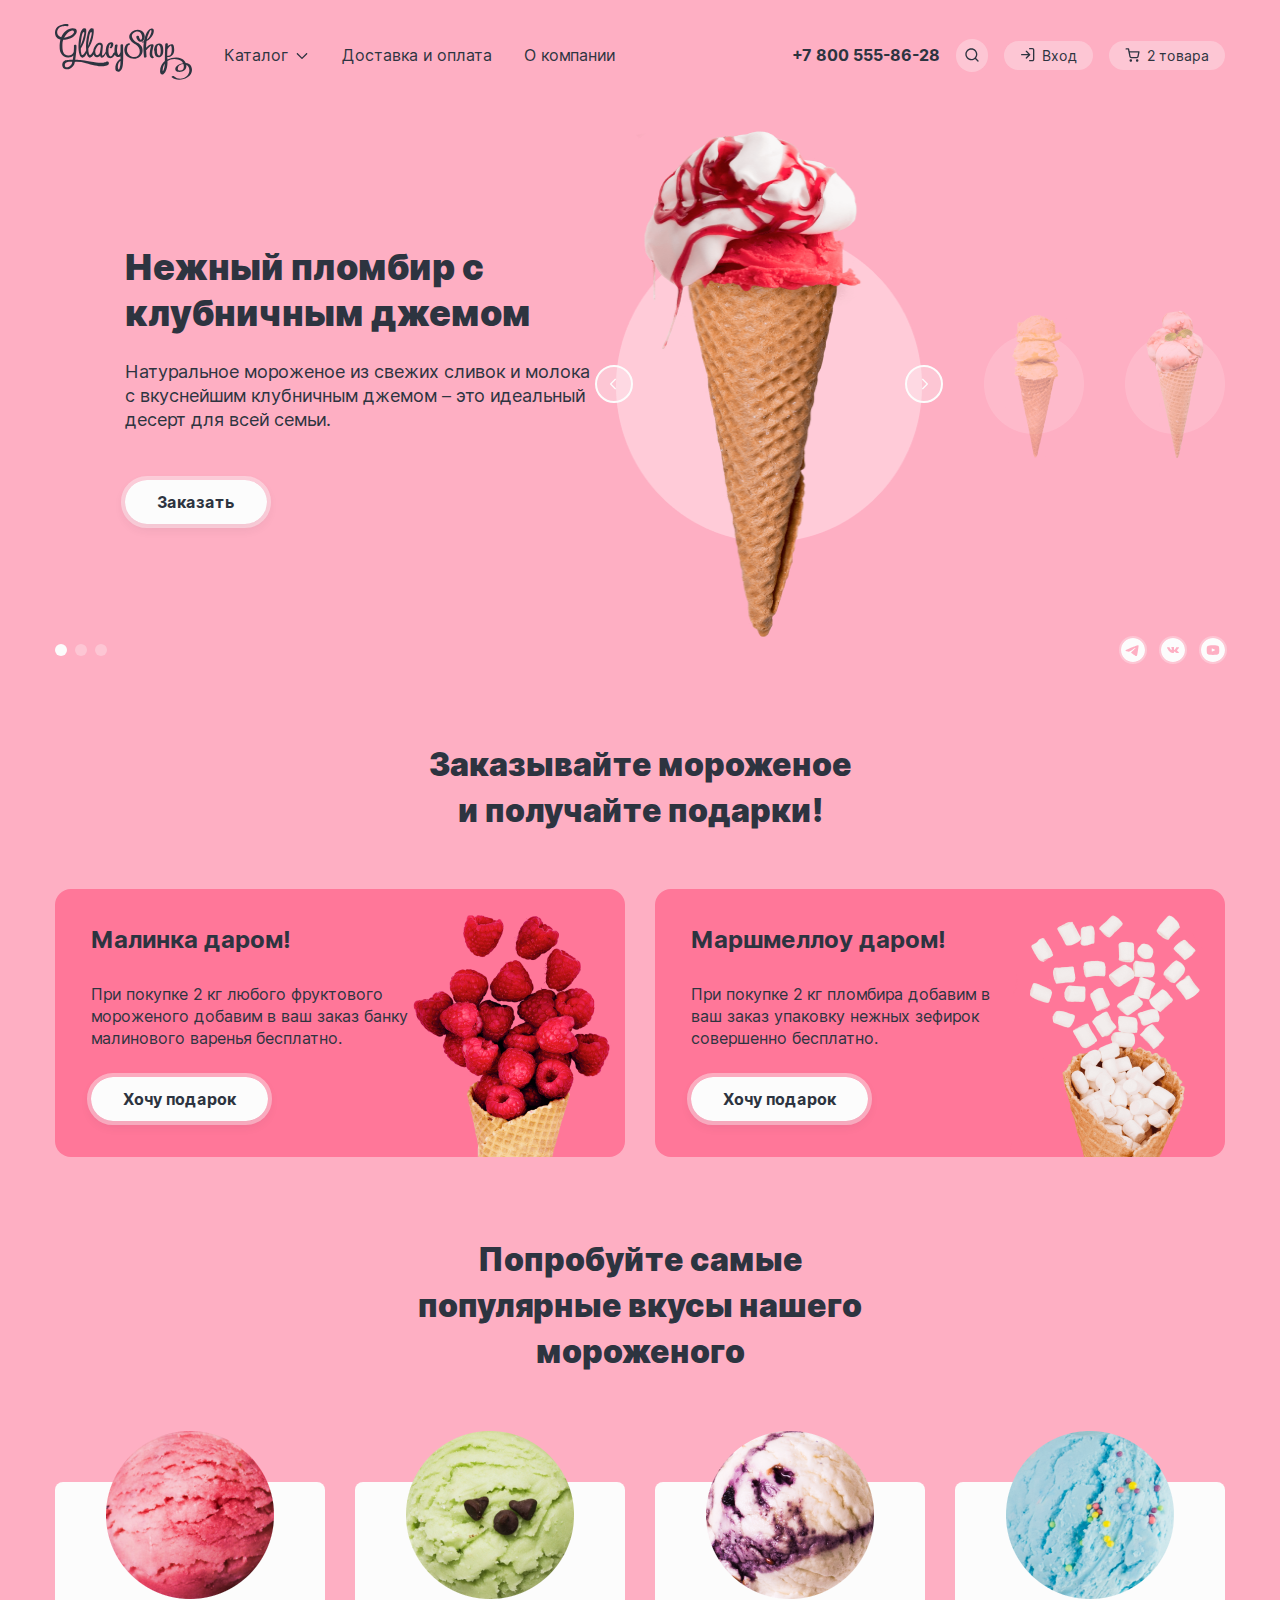
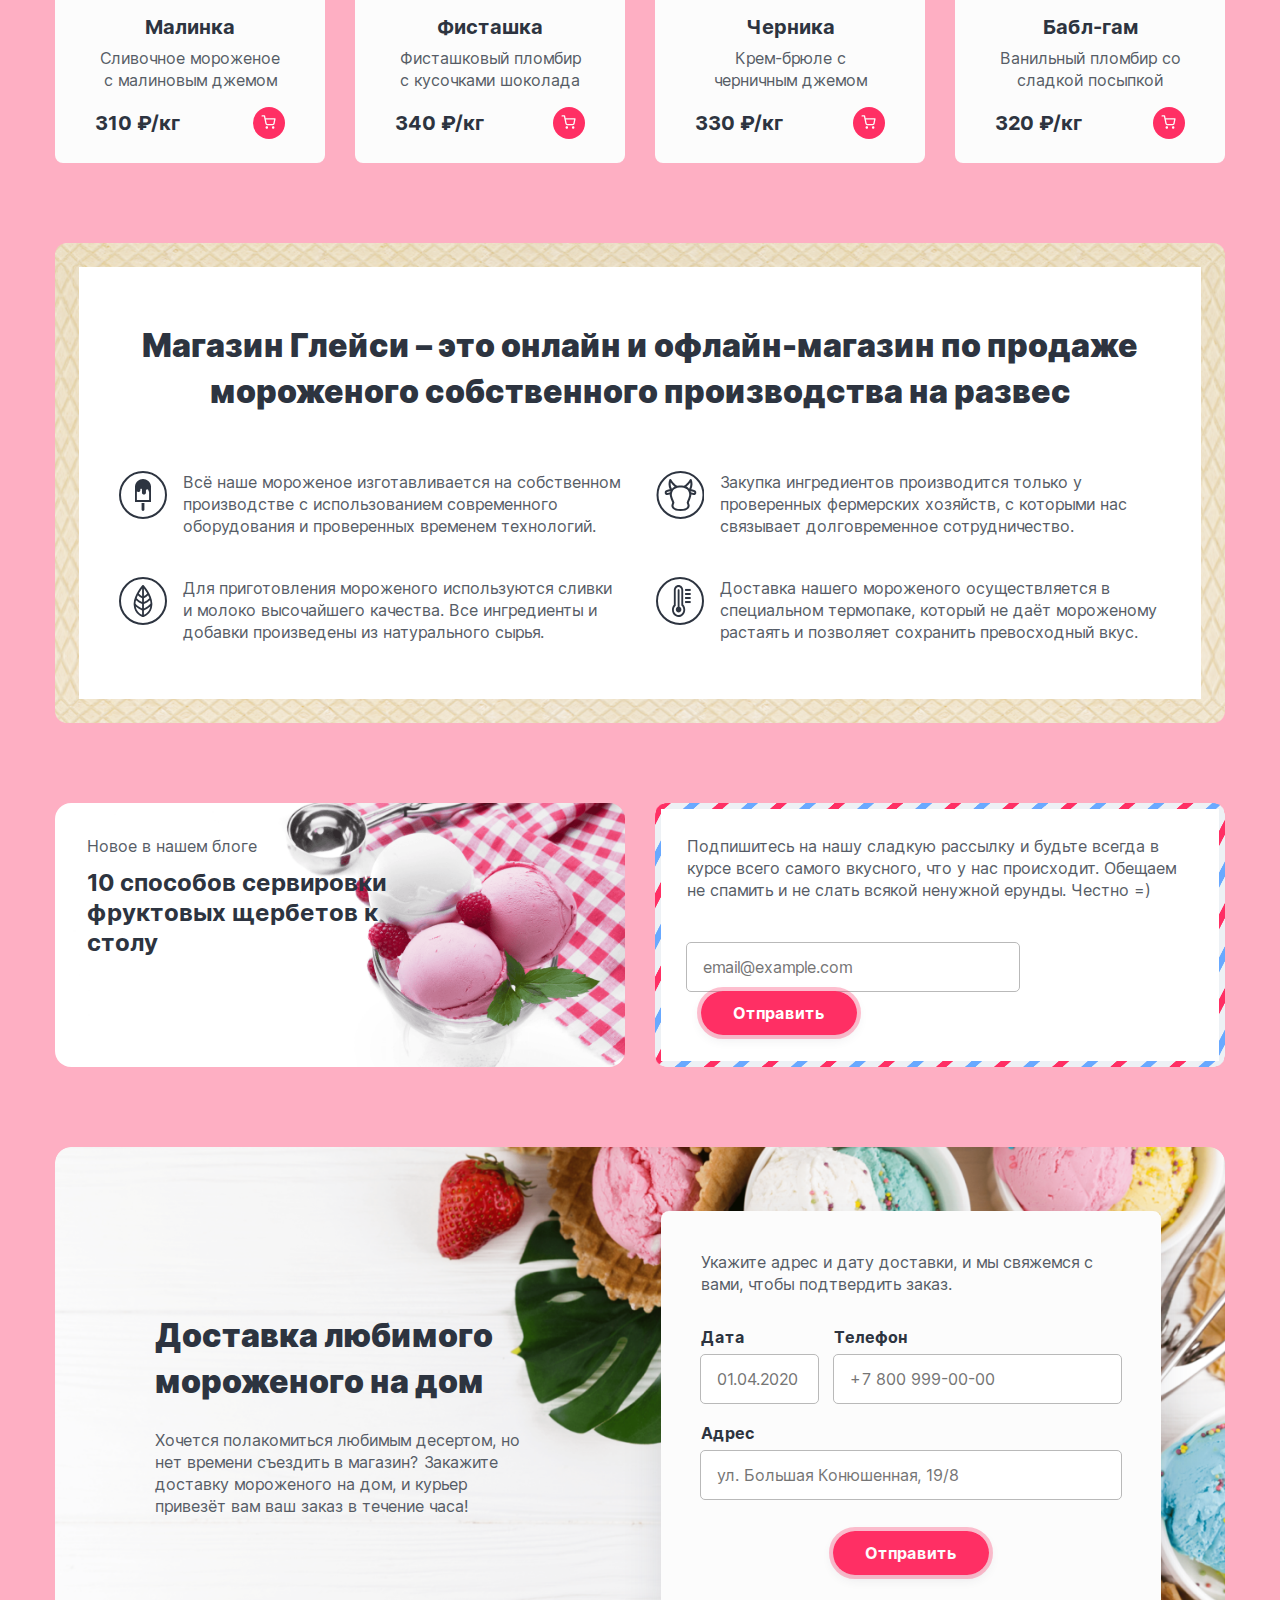
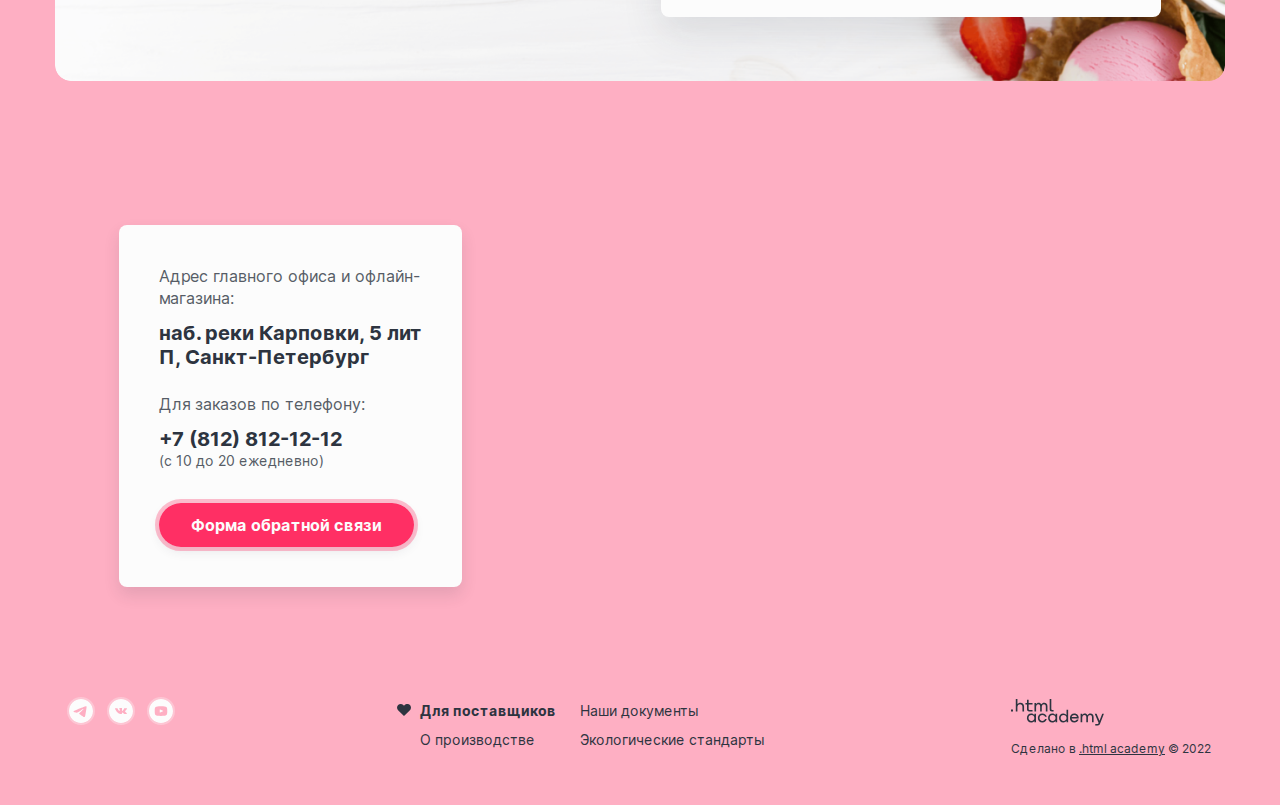
==== index.html @ b17d1463 "Стилизация главной страницы" ====
<!DOCTYPE html>
<html lang="ru">
<head>
  <meta charset="UTF-8">
  <meta http-equiv="X-UA-Compatible" content="IE=edge">
  <meta name="viewport" content="width=device-width, initial-scale=1.0">
  <link rel="icon" href="images/favicon.svg">
  <link rel="stylesheet" href="styles/styles.css">
  <title>Глейси</title>
</head>
<body>
  <div class="wrapper">
    <header class="header">
      <nav class="navigation">
        <a class="navigation-logo" href="index.html">
          <img class="logo" src="images/logo.svg" width="137" height="56" alt="Логотип компании Глейси.">
        </a>
        <ul class="navigation-list">
          <li class="navigation-item">
            <a class="navigation-link navigation-link-popover" href="catalog.html">Каталог</a>
            <div class="popover popover-catalog" style="display: none;">
              <ul class="popover-list">
                <li class="popover-item">Новинки</li>
                <li class="popover-item">Сливочное</li>
                <li class="popover-item">Щербеты</li>
                <li class="popover-item">Фруктовый лед</li>
                <li class="popover-item">Мелорин</li>
              </ul>
            </div>
          </li>
          <li class="navigation-item">
            <a class="navigation-link" href="#">Доставка и оплата</a>
          </li>
          <li class="navigation-item">
            <a class="navigation-link" href="#">О компании</a>
          </li>
        </ul>
        <ul class="navigation-list navigation-user">
          <li class="navigation-item">
            <a class="navigation-link navigation-link-tel" href="tel:+78005558628">+7 800 555-86-28</a>
          </li>
          <li class="navigation-item">
            <a class="navigation-link navigation-search" href="#">
              <span class="visually-hidden">Поиск</span>
            </a>
            <div class="popover popover-search" style="display: none;">
              <form class="popover-search-form" action="https://echo.htmlacademy.ru/" method="get">
                <input class="form-input" type="text" placeholder="Поиск по сайту">
              </form>
            </div>
          </li>
          <li class="navigation-item">
            <a class="navigation-link navigation-login" href="#">
              <svg class="navigation-login-logo" width="16" height="16" viewBox="0 0 16 16" fill="none" xmlns="http://www.w3.org/2000/svg">
                <path fill-rule="evenodd" clip-rule="evenodd" d="M9 1.66667C9 1.29848 9.29848 1 9.66667 1H12.3333C12.8638 1 13.3725 1.21071 13.7475 1.58579C14.1226 1.96086 14.3333 2.46957 14.3333 3V12.3333C14.3333 12.8638 14.1226 13.3725 13.7475 13.7475C13.3725 14.1226 12.8638 14.3333 12.3333 14.3333H9.66667C9.29848 14.3333 9 14.0349 9 13.6667C9 13.2985 9.29848 13 9.66667 13H12.3333C12.5101 13 12.6797 12.9298 12.8047 12.8047C12.9298 12.6797 13 12.5101 13 12.3333V3C13 2.82319 12.9298 2.65362 12.8047 2.5286C12.6797 2.40357 12.5101 2.33333 12.3333 2.33333H9.66667C9.29848 2.33333 9 2.03486 9 1.66667ZM5.86189 3.86193C6.12224 3.60158 6.54435 3.60158 6.8047 3.86193L10.1338 7.19103C10.1509 7.20785 10.1671 7.22559 10.1824 7.24416C10.2142 7.28296 10.2411 7.32451 10.2628 7.36795C10.3079 7.45781 10.3333 7.55927 10.3333 7.66667C10.3333 7.77529 10.3074 7.87785 10.2613 7.96846C10.241 8.00841 10.2164 8.04675 10.1876 8.08278C10.1708 8.10378 10.1527 8.12375 10.1335 8.14256L6.8047 11.4714C6.54435 11.7318 6.12224 11.7318 5.86189 11.4714C5.60154 11.2111 5.60154 10.7889 5.86189 10.5286L8.05715 8.33333H1.66667C1.29848 8.33333 1 8.03486 1 7.66667C1 7.29848 1.29848 7 1.66667 7H8.05715L5.86189 4.80474C5.60154 4.54439 5.60154 4.12228 5.86189 3.86193Z" fill="#2D3440"/>
              </svg>
              Вход
            </a>
            <div class="popover popover-login" style="display: none;">
              <h2 class="popover-login-title">Личный кабинет</h2>
              <form class="popover-login-form" action="https://echo.htmlacademy.ru/" method="post">
                <p class="popover-login-field-group">
                  <label class="visually-hidden" for="login-email">Электронная почта</label>
                  <input class="form-input" id="login-email" name="login-email" type="email" placeholder="email@example.com" required>
                </p>
                <p class="popover-login-field-group">
                  <label class="visually-hidden" for="login-password">Пароль</label>
                  <input class="form-input" id="login-password" name="login-password" type="password" placeholder="Пароль" required>
                </p>
                <button class="button popover-login-button" type="submit">Войти</button>
                <a class="popover-login-recovery" href="#">Забыли пароль?</a>
                <a class="popover-login-registration" href="#">Регистрация</a>
              </form>
            </div>
          </li>
          <li class="navigation-item">
            <a class="navigation-link navigation-cart" href="#">
              <span class="count-products">2</span> товара
              <svg class="navigation-cart-logo" width="16" height="16" viewBox="0 0 16 16" fill="none" xmlns="http://www.w3.org/2000/svg">
                <path fill-rule="evenodd" clip-rule="evenodd" d="M1.16667 1.25C0.798477 1.25 0.5 1.54848 0.5 1.91667C0.5 2.28486 0.798477 2.58333 1.16667 2.58333H2.93794L3.40537 4.91872C3.40821 4.93667 3.41176 4.95438 3.416 4.97182L4.38338 9.80515L4.3835 9.80571C4.46706 10.2257 4.69562 10.603 5.02921 10.8715C5.36111 11.1387 5.77595 11.2813 6.20183 11.2748H11.8225C12.2484 11.2813 12.6633 11.1387 12.9952 10.8715C13.3289 10.6029 13.5575 10.2254 13.641 9.80515L13.641 9.80515L13.642 9.80016L14.5691 4.93872C14.6063 4.74355 14.5545 4.54195 14.4279 4.38887C14.3012 4.23578 14.1129 4.14716 13.9142 4.14716H4.61072L4.1381 1.78583C4.07574 1.47426 3.80215 1.25 3.4844 1.25H1.16667ZM5.69098 9.54444L4.87759 5.4805H13.1084L12.3328 9.54736C12.31 9.65988 12.2485 9.7609 12.1591 9.83291C12.0691 9.90535 11.9565 9.94383 11.841 9.94162L11.841 9.94149H11.8282H6.19614V9.94137L6.18337 9.94162C6.06787 9.94383 5.95528 9.90535 5.8653 9.83291C5.77531 9.76048 5.71368 9.6587 5.69117 9.5454L5.69098 9.54444ZM4.55739 13.5054C4.55739 12.8175 5.1151 12.2597 5.80307 12.2597C6.49105 12.2597 7.04876 12.8175 7.04876 13.5054C7.04876 14.1934 6.49105 14.7511 5.80307 14.7511C5.1151 14.7511 4.55739 14.1934 4.55739 13.5054ZM10.9307 13.5054C10.9307 12.8175 11.4884 12.2597 12.1764 12.2597C12.8644 12.2597 13.4221 12.8175 13.4221 13.5054C13.4221 14.1934 12.8644 14.7511 12.1764 14.7511C11.4884 14.7511 10.9307 14.1934 10.9307 13.5054Z" fill="#2D3440"/>
              </svg>
            </a>
            <div class="popover popover-cart" style="display: none;">
              <h2 class="popover-cart-title popover-cart-title-is-products">Корзина</h2>
              <h2 class="popover-cart-title popover-cart-tilte-is-not-products">Ваша корзина пока пуста</h2>
              <ul class="popover-cart-list">
                <li class="popover-cart-item">
                  <img class="popover-cart-item-image" src="" width="46" height="46" alt="Малинка.">
                  <p class="popover-cart-text">Малинка</p>
                  <p class="popover-cart-text-description">1 кг х 310 ₽</p>
                  <span class="popover-cart-item-price">310 ₽</span>
                </li>
                <li class="popover-cart-item">
                  <img class="popover-cart-item-image" src="" width="46" height="46" alt="Бабл-гам.">
                  <p class="popover-cart-text">Бабл-гам</p>
                  <p class="popover-cart-text-description">1,5 кг х 320 ₽</p>
                  <span class="popover-cart-item-price">480 ₽</span>
                </li>
              </ul>
              <a class="popover-cart-link button" href="#">Оформить заказ</a>
              <span class="popover-cart-total-price">Итого: 790 ₽</span>
            </div>
          </li>
        </ul>
      </nav>
    </header>
    <main class="main main-container">
      <h1 class="visually-hidden">Глейси</h1>
      <section class="slider-product">
        <div class="slider-product-wrapper">
          <h2 class="slider-product-title">Нежный пломбир с клубничным джемом</h2>
          <p class="slider-product-description">Натуральное мороженое из свежих сливок и молока с вкуснейшим клубничным джемом – это идеальный десерт для всей семьи.</p>
          <button class="button slider-product-button" type="button">Заказать</button>
        </div>
        <div class="slider">
          <div class="slider-wrapper">
            <img class="slider-image" src="images/strawberry-ice-cream.png" width="306" height="507" alt="Нежный пломбир с клубничным джемом.">
            <div class="slider-controls">
              <button class="slider-button slider-prev" type="button">
                <svg width="16" height="16" viewBox="0 0 16 16" fill="none" xmlns="http://www.w3.org/2000/svg">
                  <path fill-rule="evenodd" clip-rule="evenodd" d="M9.8033 3.80515C10.063 3.54545 10.063 3.12439 9.8033 2.8647C9.54361 2.605 9.12255 2.605 8.86285 2.8647L4.19477 7.53277C3.93593 7.79162 3.93508 8.21075 4.19221 8.47065C4.19338 8.47183 4.19454 8.47301 4.19572 8.47418L8.8638 13.1423C9.12349 13.402 9.54455 13.402 9.80425 13.1423C10.0639 12.8826 10.0639 12.4615 9.80425 12.2018L5.60545 8.00301L9.8033 3.80515Z" fill="#fcfcfc"/>
                </svg>
                <span class="visually-hidden">Предыдущее мороженое</span>
              </button>
              <button class="slider-button slider-next" type="button">
                <svg width="16" height="16" viewBox="0 0 16 16" fill="none" xmlns="http://www.w3.org/2000/svg">
                  <path fill-rule="evenodd" clip-rule="evenodd" d="M7.13526 2.8647C6.87557 2.605 6.45451 2.605 6.19481 2.8647C5.93511 3.12439 5.93511 3.54545 6.19481 3.80515L10.3961 8.00643L6.19477 12.2077C5.93508 12.4674 5.93508 12.8885 6.19477 13.1482C6.45447 13.4079 6.87553 13.4079 7.13523 13.1482L11.804 8.47944C11.8049 8.47852 11.8058 8.47759 11.8068 8.47666C12.0665 8.21696 12.0665 7.79591 11.8068 7.53621L7.13526 2.8647Z" fill="#fcfcfc"/>
                </svg>
                <span class="visually-hidden">Следующее мороженое</span>
              </button>
            </div>
          </div>
        </div>
        <div class="slider-pagination">
          <ol class="slider-pagination-list">
            <li class="slider-pagination-item">
              <button class="slider-pagination-button slider-pagination-button-current" type="button">
                <span class="visually-hidden">1 мороженое</span>
              </button>
            </li>
            <li class="slider-pagination-item">
              <button class="slider-pagination-button" type="button">
                <span class="visually-hidden">2 мороженое</span>
              </button>
            </li>
            <li class="slider-pagination-item">
              <button class="slider-pagination-button" type="button">
                <span class="visually-hidden">3 мороженое</span>
              </button>
            </li>
          </ol>
        </div>
        <section class="slider-social">
          <h2 class="visually-hidden">Социальные сети</h2>
          <ul class="social-list slider-social-list">
            <li class="social-item">
              <a class="social-item-link" href="https://t.me/htmlacademy">
                <svg class="social-link-icon" width="16" height="16" viewBox="0 0 16 16" fill="currentColor" xmlns="http://www.w3.org/2000/svg">
                  <path fill-rule="evenodd" clip-rule="evenodd" d="M16 8C16 12.418 12.418 16 8 16C3.582 16 0 12.418 0 8C0 3.582 3.582 0 8 0C12.418 0 16 3.582 16 8ZM8.28667 5.906C7.50867 6.22933 5.95333 6.89933 3.62133 7.91533C3.24267 8.066 3.044 8.21333 3.026 8.35733C2.99533 8.60133 3.30067 8.69733 3.71533 8.82733C3.772 8.84533 3.83067 8.86333 3.89067 8.88333C4.29933 9.016 4.84867 9.17133 5.134 9.17733C5.39333 9.18267 5.68267 9.076 6.002 8.85733C8.18067 7.386 9.30533 6.64267 9.376 6.62667C9.426 6.61533 9.49533 6.60067 9.542 6.64267C9.58867 6.684 9.584 6.76267 9.57933 6.784C9.54867 6.91267 8.35267 8.02533 7.73267 8.60133C7.53933 8.78067 7.40267 8.908 7.37467 8.93733C7.312 9.002 7.248 9.064 7.18667 9.12333C6.80667 9.48867 6.52267 9.76333 7.20267 10.2113C7.52933 10.4267 7.79067 10.6047 8.05133 10.782C8.336 10.976 8.62 11.1693 8.988 11.4107C9.08133 11.472 9.17067 11.5353 9.258 11.5973C9.58933 11.834 9.88733 12.046 10.2553 12.0127C10.4687 11.9927 10.69 11.792 10.802 11.1927C11.0667 9.77533 11.588 6.706 11.7087 5.44067C11.716 5.33561 11.7115 5.23006 11.6953 5.126C11.6856 5.04195 11.6447 4.96462 11.5807 4.90933C11.4853 4.83133 11.3373 4.81467 11.2707 4.816C10.97 4.82133 10.5087 4.982 8.28667 5.906Z"/>
                </svg>
                <span class="visually-hidden">Телеграм</span>
              </a>
            </li>
            <li class="social-item">
              <a class="social-item-link" href="https://vk.com/htmlacademy">
                <svg class="social-link-icon" width="16" height="16" viewBox="0 0 16 16" fill="currentColor" xmlns="http://www.w3.org/2000/svg">
                  <path fill-rule="evenodd" clip-rule="evenodd" d="M16 8C16 12.4183 12.4183 16 8 16C3.58172 16 0 12.4183 0 8C0 3.58172 3.58172 0 8 0C12.4183 0 16 3.58172 16 8ZM8.39228 9.98325H7.91409C7.91409 9.98325 6.85898 10.0389 5.92986 9.19111C4.91657 8.26636 4.02166 6.43135 4.02166 6.43135C4.02166 6.43135 3.97008 6.31103 4.02612 6.25287C4.08911 6.18748 4.2607 6.18329 4.2607 6.18329L5.40378 6.17672C5.40378 6.17672 5.51151 6.19252 5.58862 6.24211C5.65216 6.28304 5.68778 6.35957 5.68778 6.35957C5.68778 6.35957 5.87252 6.76907 6.11721 7.13954C6.59475 7.86277 6.81717 8.02097 6.97932 7.94349C7.21553 7.8305 7.14472 6.92108 7.14472 6.92108C7.14472 6.92108 7.14907 6.59097 7.0258 6.44401C6.93034 6.33007 6.75027 6.29685 6.67077 6.28752C6.60647 6.28 6.71204 6.14912 6.84888 6.09038C7.05458 6.00205 7.41787 5.99701 7.84708 6.00091C8.18147 6.00386 8.2777 6.02214 8.40846 6.04984C8.71183 6.11404 8.70237 6.31976 8.68196 6.76362C8.67586 6.89625 8.66879 7.05014 8.66879 7.22787C8.66879 7.26786 8.66746 7.31048 8.66609 7.35433C8.659 7.58166 8.65089 7.84192 8.82159 7.93863C8.90913 7.98813 9.1233 7.94606 9.65894 7.14887C9.91286 6.77107 10.1032 6.32683 10.1032 6.32683C10.1032 6.32683 10.1448 6.24763 10.2095 6.21365C10.2756 6.179 10.3648 6.18966 10.3648 6.18966L11.5677 6.1831C11.5677 6.1831 11.9291 6.14531 11.9877 6.28828C12.049 6.43839 11.8526 6.78887 11.3611 7.36294C10.8976 7.90445 10.6707 8.10579 10.6886 8.2824C10.7018 8.41323 10.8493 8.53049 11.1343 8.76238C11.7265 9.24409 11.8843 9.49702 11.9218 9.55713C11.9248 9.56199 11.9271 9.56559 11.9287 9.56795C12.1937 9.95308 11.6348 9.98325 11.6348 9.98325L10.5665 9.99629C10.5665 9.99629 10.3369 10.0362 10.0347 9.85427C9.87671 9.75923 9.72223 9.60401 9.57505 9.45612C9.35005 9.23004 9.1421 9.02109 8.96463 9.07041C8.66683 9.15322 8.67617 9.71559 8.67617 9.71559C8.67617 9.71559 8.67834 9.83571 8.61046 9.89968C8.53672 9.96936 8.39228 9.98325 8.39228 9.98325Z"/>
                </svg>
                <span class="visually-hidden">Вконтакте</span>
              </a>
            </li>
            <li class="social-item">
              <a class="social-item-link" href="https://www.youtube.com/user/htmlacademyru">
                <svg class="social-link-icon" width="16" height="16" viewBox="0 0 16 16" fill="currentColor" xmlns="http://www.w3.org/2000/svg">
                  <path d="M9.33583 7.86083L7.46417 6.9875C7.30083 6.91167 7.16667 6.99667 7.16667 7.1775V8.8225C7.16667 9.00333 7.30083 9.08833 7.46417 9.0125L9.335 8.13917C9.49917 8.0625 9.49917 7.9375 9.33583 7.86083ZM8 0C3.58167 0 0 3.58167 0 8C0 12.4183 3.58167 16 8 16C12.4183 16 16 12.4183 16 8C16 3.58167 12.4183 0 8 0ZM8 11.25C3.905 11.25 3.83333 10.8808 3.83333 8C3.83333 5.11917 3.905 4.75 8 4.75C12.095 4.75 12.1667 5.11917 12.1667 8C12.1667 10.8808 12.095 11.25 8 11.25Z"/>
                </svg>
                <span class="visually-hidden">Ютуб</span>
              </a>
            </li>
          </ul>
        </section>
      </section>
      <section class="presents">
        <h2 class="presents-title">Заказывайте мороженое и получайте подарки!</h2>
        <div class="presents-wrapper">
          <section class="present present-malin">
            <h3 class="present-title">Малинка даром!</h3>
            <p class="present-description">При покупке 2 кг любого фруктового мороженого добавим в ваш заказ банку малинового варенья бесплатно.</p>
            <a class="button present-button" href="#">Хочу подарок</a>
          </section>
          <section class="present present-marmel">
            <h3 class="present-title">Маршмеллоу даром!</h3>
            <p class="present-description">При покупке 2 кг пломбира добавим в ваш заказ упаковку нежных зефирок совершенно бесплатно.</p>
            <a class="button present-button" href="#">Хочу подарок</a>
          </section>
        </div>
      </section>
      <section class="products">
        <h2 class="products-title">Попробуйте самые популярные вкусы нашего мороженого</h2>
        <ul class="products-list">
          <li class="product-item">
            <img class="product-item-image" src="images/malina.png" width="168" height="168" alt="Малинка.">
            <div class="product-item-wrapper">
              <h3 class="product-item-title">Малинка</h3>
              <p class="product-item-description">Сливочное мороженое с малиновым джемом</p>
              <div class="product-item-cart-wrapper">
                <span class="product-item-price">310 ₽/кг</span>
                <button class="product-item-button" type="button">
                  <svg class="product-item-button-icon" width="16" height="16" viewBox="0 0 16 16" fill="currentColor" xmlns="http://www.w3.org/2000/svg">
                    <path fill-rule="evenodd" clip-rule="evenodd" d="M1.16667 1.25C0.798477 1.25 0.5 1.54848 0.5 1.91667C0.5 2.28486 0.798477 2.58333 1.16667 2.58333H2.93794L3.40537 4.91872C3.40821 4.93667 3.41176 4.95438 3.416 4.97182L4.38338 9.80515L4.3835 9.80571C4.46706 10.2257 4.69562 10.603 5.02921 10.8715C5.36111 11.1387 5.77595 11.2813 6.20183 11.2748H11.8225C12.2484 11.2813 12.6633 11.1387 12.9952 10.8715C13.3289 10.6029 13.5575 10.2254 13.641 9.80515L13.641 9.80515L13.642 9.80016L14.5691 4.93872C14.6063 4.74355 14.5545 4.54195 14.4279 4.38887C14.3012 4.23578 14.1129 4.14716 13.9142 4.14716H4.61072L4.1381 1.78583C4.07574 1.47426 3.80215 1.25 3.4844 1.25H1.16667ZM5.69098 9.54444L4.87759 5.4805H13.1084L12.3328 9.54736C12.31 9.65988 12.2485 9.7609 12.1591 9.83291C12.0691 9.90535 11.9565 9.94383 11.841 9.94162L11.841 9.94149H11.8282H6.19614V9.94137L6.18337 9.94162C6.06787 9.94383 5.95528 9.90535 5.8653 9.83291C5.77531 9.76048 5.71368 9.6587 5.69117 9.5454L5.69098 9.54444ZM4.55739 13.5054C4.55739 12.8175 5.1151 12.2597 5.80307 12.2597C6.49105 12.2597 7.04876 12.8175 7.04876 13.5054C7.04876 14.1934 6.49105 14.7511 5.80307 14.7511C5.1151 14.7511 4.55739 14.1934 4.55739 13.5054ZM10.9307 13.5054C10.9307 12.8175 11.4884 12.2597 12.1764 12.2597C12.8644 12.2597 13.4221 12.8175 13.4221 13.5054C13.4221 14.1934 12.8644 14.7511 12.1764 14.7511C11.4884 14.7511 10.9307 14.1934 10.9307 13.5054Z"/>
                  </svg>
                  <span class="visually-hidden">Добавить в корзину</span>
                </button>
              </div>
            </div>
          </li>
          <li class="product-item">
            <img class="product-item-image" src="images/pistachio.png" width="168" height="168" alt="Фисташка.">
            <div class="product-item-wrapper">
              <h3 class="product-item-title">Фисташка</h3>
              <p class="product-item-description">Фисташковый пломбир с кусочками шоколада</p>
              <div class="product-item-cart-wrapper">
                <span class="product-item-price">340 ₽/кг</span>
                <button class="product-item-button" type="button">
                  <svg class="product-item-button-icon" width="16" height="16" viewBox="0 0 16 16" fill="currentColor" xmlns="http://www.w3.org/2000/svg">
                    <path fill-rule="evenodd" clip-rule="evenodd" d="M1.16667 1.25C0.798477 1.25 0.5 1.54848 0.5 1.91667C0.5 2.28486 0.798477 2.58333 1.16667 2.58333H2.93794L3.40537 4.91872C3.40821 4.93667 3.41176 4.95438 3.416 4.97182L4.38338 9.80515L4.3835 9.80571C4.46706 10.2257 4.69562 10.603 5.02921 10.8715C5.36111 11.1387 5.77595 11.2813 6.20183 11.2748H11.8225C12.2484 11.2813 12.6633 11.1387 12.9952 10.8715C13.3289 10.6029 13.5575 10.2254 13.641 9.80515L13.641 9.80515L13.642 9.80016L14.5691 4.93872C14.6063 4.74355 14.5545 4.54195 14.4279 4.38887C14.3012 4.23578 14.1129 4.14716 13.9142 4.14716H4.61072L4.1381 1.78583C4.07574 1.47426 3.80215 1.25 3.4844 1.25H1.16667ZM5.69098 9.54444L4.87759 5.4805H13.1084L12.3328 9.54736C12.31 9.65988 12.2485 9.7609 12.1591 9.83291C12.0691 9.90535 11.9565 9.94383 11.841 9.94162L11.841 9.94149H11.8282H6.19614V9.94137L6.18337 9.94162C6.06787 9.94383 5.95528 9.90535 5.8653 9.83291C5.77531 9.76048 5.71368 9.6587 5.69117 9.5454L5.69098 9.54444ZM4.55739 13.5054C4.55739 12.8175 5.1151 12.2597 5.80307 12.2597C6.49105 12.2597 7.04876 12.8175 7.04876 13.5054C7.04876 14.1934 6.49105 14.7511 5.80307 14.7511C5.1151 14.7511 4.55739 14.1934 4.55739 13.5054ZM10.9307 13.5054C10.9307 12.8175 11.4884 12.2597 12.1764 12.2597C12.8644 12.2597 13.4221 12.8175 13.4221 13.5054C13.4221 14.1934 12.8644 14.7511 12.1764 14.7511C11.4884 14.7511 10.9307 14.1934 10.9307 13.5054Z"/>
                  </svg>
                  <span class="visually-hidden">Добавить в корзину</span>
                </button>
              </div>
            </div>
          </li>
          <li class="product-item">
            <img class="product-item-image" src="images/blueberry.png" width="168" height="168" alt="Черника.">
            <div class="product-item-wrapper">
              <h3 class="product-item-title">Черника</h3>
              <p class="product-item-description">Крем-брюле с черничным джемом</p>
              <div class="product-item-cart-wrapper">
                <span class="product-item-price">330 ₽/кг</span>
                <button class="product-item-button" type="button">
                  <svg class="product-item-button-icon" width="16" height="16" viewBox="0 0 16 16" fill="currentColor" xmlns="http://www.w3.org/2000/svg">
                    <path fill-rule="evenodd" clip-rule="evenodd" d="M1.16667 1.25C0.798477 1.25 0.5 1.54848 0.5 1.91667C0.5 2.28486 0.798477 2.58333 1.16667 2.58333H2.93794L3.40537 4.91872C3.40821 4.93667 3.41176 4.95438 3.416 4.97182L4.38338 9.80515L4.3835 9.80571C4.46706 10.2257 4.69562 10.603 5.02921 10.8715C5.36111 11.1387 5.77595 11.2813 6.20183 11.2748H11.8225C12.2484 11.2813 12.6633 11.1387 12.9952 10.8715C13.3289 10.6029 13.5575 10.2254 13.641 9.80515L13.641 9.80515L13.642 9.80016L14.5691 4.93872C14.6063 4.74355 14.5545 4.54195 14.4279 4.38887C14.3012 4.23578 14.1129 4.14716 13.9142 4.14716H4.61072L4.1381 1.78583C4.07574 1.47426 3.80215 1.25 3.4844 1.25H1.16667ZM5.69098 9.54444L4.87759 5.4805H13.1084L12.3328 9.54736C12.31 9.65988 12.2485 9.7609 12.1591 9.83291C12.0691 9.90535 11.9565 9.94383 11.841 9.94162L11.841 9.94149H11.8282H6.19614V9.94137L6.18337 9.94162C6.06787 9.94383 5.95528 9.90535 5.8653 9.83291C5.77531 9.76048 5.71368 9.6587 5.69117 9.5454L5.69098 9.54444ZM4.55739 13.5054C4.55739 12.8175 5.1151 12.2597 5.80307 12.2597C6.49105 12.2597 7.04876 12.8175 7.04876 13.5054C7.04876 14.1934 6.49105 14.7511 5.80307 14.7511C5.1151 14.7511 4.55739 14.1934 4.55739 13.5054ZM10.9307 13.5054C10.9307 12.8175 11.4884 12.2597 12.1764 12.2597C12.8644 12.2597 13.4221 12.8175 13.4221 13.5054C13.4221 14.1934 12.8644 14.7511 12.1764 14.7511C11.4884 14.7511 10.9307 14.1934 10.9307 13.5054Z"/>
                  </svg>
                  <span class="visually-hidden">Добавить в корзину</span>
                </button>
              </div>
            </div>
          </li>
          <li class="product-item">
            <img class="product-item-image" src="images/bubble_gum.png" width="168" height="168" alt="Бабл-гам.">
            <div class="product-item-wrapper">
              <h3 class="product-item-title">Бабл-гам</h3>
              <p class="product-item-description">Ванильный пломбир со сладкой посыпкой</p>
              <div class="product-item-cart-wrapper">
                <span class="product-item-price">320 ₽/кг</span>
                <button class="product-item-button" type="button">
                  <svg class="product-item-button-icon" width="16" height="16" viewBox="0 0 16 16" fill="currentColor" xmlns="http://www.w3.org/2000/svg">
                    <path fill-rule="evenodd" clip-rule="evenodd" d="M1.16667 1.25C0.798477 1.25 0.5 1.54848 0.5 1.91667C0.5 2.28486 0.798477 2.58333 1.16667 2.58333H2.93794L3.40537 4.91872C3.40821 4.93667 3.41176 4.95438 3.416 4.97182L4.38338 9.80515L4.3835 9.80571C4.46706 10.2257 4.69562 10.603 5.02921 10.8715C5.36111 11.1387 5.77595 11.2813 6.20183 11.2748H11.8225C12.2484 11.2813 12.6633 11.1387 12.9952 10.8715C13.3289 10.6029 13.5575 10.2254 13.641 9.80515L13.641 9.80515L13.642 9.80016L14.5691 4.93872C14.6063 4.74355 14.5545 4.54195 14.4279 4.38887C14.3012 4.23578 14.1129 4.14716 13.9142 4.14716H4.61072L4.1381 1.78583C4.07574 1.47426 3.80215 1.25 3.4844 1.25H1.16667ZM5.69098 9.54444L4.87759 5.4805H13.1084L12.3328 9.54736C12.31 9.65988 12.2485 9.7609 12.1591 9.83291C12.0691 9.90535 11.9565 9.94383 11.841 9.94162L11.841 9.94149H11.8282H6.19614V9.94137L6.18337 9.94162C6.06787 9.94383 5.95528 9.90535 5.8653 9.83291C5.77531 9.76048 5.71368 9.6587 5.69117 9.5454L5.69098 9.54444ZM4.55739 13.5054C4.55739 12.8175 5.1151 12.2597 5.80307 12.2597C6.49105 12.2597 7.04876 12.8175 7.04876 13.5054C7.04876 14.1934 6.49105 14.7511 5.80307 14.7511C5.1151 14.7511 4.55739 14.1934 4.55739 13.5054ZM10.9307 13.5054C10.9307 12.8175 11.4884 12.2597 12.1764 12.2597C12.8644 12.2597 13.4221 12.8175 13.4221 13.5054C13.4221 14.1934 12.8644 14.7511 12.1764 14.7511C11.4884 14.7511 10.9307 14.1934 10.9307 13.5054Z"/>
                  </svg>
                  <span class="visually-hidden">Добавить в корзину</span>
                </button>
              </div>
            </div>
          </li>
        </ul>
      </section>
      <section class="advantages">
        <h2 class="advantages-title">Магазин Глейси – это онлайн и офлайн-магазин по продаже мороженого собственного производства на развес</h2>
        <ul class="advantages-list">
          <li class="advantages-list-item">
            <span class="advantages-item-icon"></span>
            <p class="advantages-description">Всё наше мороженое изготавливается на собственном производстве с использованием современного оборудования и проверенных временем технологий.</p>
          </li>
          <li class="advantages-list-item">
            <span class="advantages-item-icon"></span>
            <p class="advantages-description">Закупка ингредиентов производится только у проверенных фермерских хозяйств, с которыми нас связывает долговременное сотрудничество.</p>
          </li>
          <li class="advantages-list-item">
            <span class="advantages-item-icon"></span>
            <p class="advantages-description">Для приготовления мороженого используются сливки и молоко высочайшего качества. Все ингредиенты и добавки произведены из натурального сырья.</p>
          </li>
          <li class="advantages-list-item">
            <span class="advantages-item-icon"></span>
            <p class="advantages-description">Доставка нашего мороженого осуществляется в специальном термопаке, который не даёт мороженому растаять и позволяет сохранить превосходный вкус.</p>
          </li>
        </ul>
      </section>
      <div class="news-submit-wrapper">
        <aside class="news">
          <p class="news-description">Новое в нашем блоге</p>
          <h2 class="news-title">10 способов сервировки фруктовых щербетов к столу</h2>
        </aside>
        <section class="submit">
          <h2 class="submit-title visually-hidden">Подпишитесь на рассылку</h2>
          <p class="submit-description">Подпишитесь на нашу сладкую рассылку и будьте всегда в курсе всего самого вкусного, что у нас происходит. Обещаем не спамить и не слать всякой ненужной ерунды. Честно =)</p>
          <form class="submit-form" action="https://echo.htmlacademy.ru/" method="post">
            <input class="form-input submit-input" type="email" placeholder="email@example.com" required>
            <button class="button submit-button" type="submit">Отправить</button>
          </form>
        </section>
      </div>
      <section class="delivery">
        <div class="delivery-text-wrapper">
          <h2 class="delivery-title">Доставка любимого мороженого на дом</h2>
          <p class="delivery-description">Хочется полакомиться любимым десертом, но нет времени съездить в магазин? Закажите доставку мороженого на дом, и курьер привезёт вам ваш заказ в течение часа!</p>
        </div>
        <div class="delivery-form-wrapper">
          <p class="delivery-form-description">Укажите адрес и дату доставки, и мы свяжемся с вами, чтобы подтвердить заказ.</p>
          <form class="delivery-form" action="https://echo.htmlacademy.ru/" method="post">
            <div class="delivery-form-input-wrapper">
              <p class="delivery-form-group delivery-form-date">
                <label class="delivery-form-label" for="delivery-form-date">Дата</label>
                <input class="form-input" id="delivery-form-date" name="delivery-form-date" type="text" placeholder="01.04.2020" required>
              </p>
              <p class="delivery-form-group delivery-form-tel">
                <label class="delivery-form-label" for="delivery-form-tel">Телефон</label>
                <input class="form-input" id="delivery-form-tel" name="delivery-form-tel" type="text" placeholder="+7 800 999-00-00" required>
              </p>
              <p class="delivery-form-group delivery-form-address">
                <label class="delivery-form-label" for="delivery-form-address">Адрес</label>
                <input class="form-input" id="delivery-form-address" name="delivery-form-address" type="text" placeholder="ул. Большая Конюшенная, 19/8" required>
              </p>
            </div>
            <button class="button delivery-form-button" type="submit">Отправить</button>
          </form>
        </div>
      </section>
      <section class="contacts">
        <h2 class="visually-hidden">Контакты</h2>
        <div class="contacts-wrapper">
          <p class="contacts-description">Адрес главного офиса и офлайн-магазина:</p>
          <address class="contacts-address">
            <p class="contacts-address-text">наб. реки Карповки, 5 лит П, Санкт-Петербург</p>
          </address>
          <p class="contacts-description">Для заказов по телефону:</p>
          <a class="contacts-tel-link" href="tel:+78128121212">+7 (812) 812-12-12</a>
          <p class="contacts-tel-text">(с 10 до 20 ежедневно)</p>
          <a class="button contacts-button" href="#">Форма обратной связи</a>
        </div>
      </section>
    </main>
    <footer class="footer">
      <div class="footer-wrapper">
        <ul class="social-list footer-social-list">
          <li class="social-item">
            <a class="social-item-link" href="https://t.me/htmlacademy">
              <svg class="social-link-icon" width="16" height="16" viewBox="0 0 16 16" fill="currentColor" xmlns="http://www.w3.org/2000/svg">
                <path fill-rule="evenodd" clip-rule="evenodd" d="M16 8C16 12.418 12.418 16 8 16C3.582 16 0 12.418 0 8C0 3.582 3.582 0 8 0C12.418 0 16 3.582 16 8ZM8.28667 5.906C7.50867 6.22933 5.95333 6.89933 3.62133 7.91533C3.24267 8.066 3.044 8.21333 3.026 8.35733C2.99533 8.60133 3.30067 8.69733 3.71533 8.82733C3.772 8.84533 3.83067 8.86333 3.89067 8.88333C4.29933 9.016 4.84867 9.17133 5.134 9.17733C5.39333 9.18267 5.68267 9.076 6.002 8.85733C8.18067 7.386 9.30533 6.64267 9.376 6.62667C9.426 6.61533 9.49533 6.60067 9.542 6.64267C9.58867 6.684 9.584 6.76267 9.57933 6.784C9.54867 6.91267 8.35267 8.02533 7.73267 8.60133C7.53933 8.78067 7.40267 8.908 7.37467 8.93733C7.312 9.002 7.248 9.064 7.18667 9.12333C6.80667 9.48867 6.52267 9.76333 7.20267 10.2113C7.52933 10.4267 7.79067 10.6047 8.05133 10.782C8.336 10.976 8.62 11.1693 8.988 11.4107C9.08133 11.472 9.17067 11.5353 9.258 11.5973C9.58933 11.834 9.88733 12.046 10.2553 12.0127C10.4687 11.9927 10.69 11.792 10.802 11.1927C11.0667 9.77533 11.588 6.706 11.7087 5.44067C11.716 5.33561 11.7115 5.23006 11.6953 5.126C11.6856 5.04195 11.6447 4.96462 11.5807 4.90933C11.4853 4.83133 11.3373 4.81467 11.2707 4.816C10.97 4.82133 10.5087 4.982 8.28667 5.906Z"/>
              </svg>
              <span class="visually-hidden">Телеграм</span>
            </a>
          </li>
          <li class="social-item">
            <a class="social-item-link" href="https://vk.com/htmlacademy">
              <svg class="social-link-icon" width="16" height="16" viewBox="0 0 16 16" fill="currentColor" xmlns="http://www.w3.org/2000/svg">
                <path fill-rule="evenodd" clip-rule="evenodd" d="M16 8C16 12.4183 12.4183 16 8 16C3.58172 16 0 12.4183 0 8C0 3.58172 3.58172 0 8 0C12.4183 0 16 3.58172 16 8ZM8.39228 9.98325H7.91409C7.91409 9.98325 6.85898 10.0389 5.92986 9.19111C4.91657 8.26636 4.02166 6.43135 4.02166 6.43135C4.02166 6.43135 3.97008 6.31103 4.02612 6.25287C4.08911 6.18748 4.2607 6.18329 4.2607 6.18329L5.40378 6.17672C5.40378 6.17672 5.51151 6.19252 5.58862 6.24211C5.65216 6.28304 5.68778 6.35957 5.68778 6.35957C5.68778 6.35957 5.87252 6.76907 6.11721 7.13954C6.59475 7.86277 6.81717 8.02097 6.97932 7.94349C7.21553 7.8305 7.14472 6.92108 7.14472 6.92108C7.14472 6.92108 7.14907 6.59097 7.0258 6.44401C6.93034 6.33007 6.75027 6.29685 6.67077 6.28752C6.60647 6.28 6.71204 6.14912 6.84888 6.09038C7.05458 6.00205 7.41787 5.99701 7.84708 6.00091C8.18147 6.00386 8.2777 6.02214 8.40846 6.04984C8.71183 6.11404 8.70237 6.31976 8.68196 6.76362C8.67586 6.89625 8.66879 7.05014 8.66879 7.22787C8.66879 7.26786 8.66746 7.31048 8.66609 7.35433C8.659 7.58166 8.65089 7.84192 8.82159 7.93863C8.90913 7.98813 9.1233 7.94606 9.65894 7.14887C9.91286 6.77107 10.1032 6.32683 10.1032 6.32683C10.1032 6.32683 10.1448 6.24763 10.2095 6.21365C10.2756 6.179 10.3648 6.18966 10.3648 6.18966L11.5677 6.1831C11.5677 6.1831 11.9291 6.14531 11.9877 6.28828C12.049 6.43839 11.8526 6.78887 11.3611 7.36294C10.8976 7.90445 10.6707 8.10579 10.6886 8.2824C10.7018 8.41323 10.8493 8.53049 11.1343 8.76238C11.7265 9.24409 11.8843 9.49702 11.9218 9.55713C11.9248 9.56199 11.9271 9.56559 11.9287 9.56795C12.1937 9.95308 11.6348 9.98325 11.6348 9.98325L10.5665 9.99629C10.5665 9.99629 10.3369 10.0362 10.0347 9.85427C9.87671 9.75923 9.72223 9.60401 9.57505 9.45612C9.35005 9.23004 9.1421 9.02109 8.96463 9.07041C8.66683 9.15322 8.67617 9.71559 8.67617 9.71559C8.67617 9.71559 8.67834 9.83571 8.61046 9.89968C8.53672 9.96936 8.39228 9.98325 8.39228 9.98325Z"/>
              </svg>
              <span class="visually-hidden">Вконтакте</span>
            </a>
          </li>
          <li class="social-item">
            <a class="social-item-link" href="https://www.youtube.com/user/htmlacademyru">
              <svg class="social-link-icon" width="16" height="16" viewBox="0 0 16 16" fill="currentColor" xmlns="http://www.w3.org/2000/svg">
                <path d="M9.33583 7.86083L7.46417 6.9875C7.30083 6.91167 7.16667 6.99667 7.16667 7.1775V8.8225C7.16667 9.00333 7.30083 9.08833 7.46417 9.0125L9.335 8.13917C9.49917 8.0625 9.49917 7.9375 9.33583 7.86083ZM8 0C3.58167 0 0 3.58167 0 8C0 12.4183 3.58167 16 8 16C12.4183 16 16 12.4183 16 8C16 3.58167 12.4183 0 8 0ZM8 11.25C3.905 11.25 3.83333 10.8808 3.83333 8C3.83333 5.11917 3.905 4.75 8 4.75C12.095 4.75 12.1667 5.11917 12.1667 8C12.1667 10.8808 12.095 11.25 8 11.25Z"/>
              </svg>
              <span class="visually-hidden">Ютуб</span>
            </a>
          </li>
        </ul>
        <ul class="footer-menu">
          <li class="footer-menu-item">
            <a class="footer-menu-link footer-menu-link-for-providers" href="#">Для поставщиков</a>
          </li>
          <li class="footer-menu-item">
            <a class="footer-menu-link" href="#">Наши документы</a>
          </li>
          <li class="footer-menu-item">
            <a class="footer-menu-link" href="#">О производстве</a>
          </li>
          <li class="footer-menu-item">
            <a class="footer-menu-link" href="#">Экологические стандарты</a>
          </li>
        </ul>
        <section class="footer-from-htmlacademy">
          <a class="htmlacademy-link" href="https://htmlacademy.ru/">
            <img class="htmlacademy-logo" src="images/logo_htmlacademy.svg" width="93" height="27" alt="Логотип Html Academy.">
          </a>
          <p class="from-htmlacademy-text">Сделано в
            <a class="htmlacademy-link" href="https://htmlacademy.ru/">.html academy</a>
          © 2022</p>
        </section>
      </div>
    </footer>
    <div class="modal-container" style="display: none;">
      <div class="modal modal-auth">
        <button class="modal-close-button" type="button">
          <span class="visually-hidden">Закрыть модальное окно</span>
        </button>
        <section class="modal-content">
          <h2 class="modal-title">Мы обязательно ответим вам!</h2>
          <form class="modal-form" action="https://echo.htmlacademy.ru/" method="post">
            <p class="modal-field-group">
              <label class="visually-hidden" for="auth-name">Ваше имя и фамилия</label>
              <input class="form-input modal-input" id="auth-name" type="text" name="auth-name" placeholder="Имя и фамилия" required>
            </p>
            <p class="modal-field-group">
              <label class="visually-hidden" for="auth-email">Ваш email</label>
              <input class="form-input modal-input" id="auth-email" type="email" name="auth-email" placeholder="email@example.com" required>
            </p>
            <p class="modal-field-group">
              <label class="visually-hidden" for="auth-desc">Опишите в свободной форме</label>
              <textarea class="modal-textarea" id="auth-desc" name="auth-desc" placeholder="В свободной форме" required></textarea>
            </p>
            <button class="button modal-button" type="submit">Отправить</button>
          </form>
        </section>
      </div>
    </div>
  </div>
</body>
</html>
---- styles/styles.css ----
@font-face {
  font-family: "Inter";
  font-style: normal;
  font-weight: 400;
  src: url("../fonts/inter-400.woff2") format("woff2");
  font-display: swap;
}

@font-face {
  font-family: "Inter";
  font-style: normal;
  font-weight: 700;
  src: url("../fonts/inter-700.woff2") format("woff2");
  font-display: swap;
}

@font-face {
  font-family: "Inter";
  font-style: normal;
  font-weight: 900;
  src: url("../fonts/inter-900.woff2") format("woff2");
  font-display: swap;
}

html {
  height: 100%;
}

body {
  margin: 0;
  height: 100%;
  font-family: "Inter", "Arial", sans-serif;
  font-weight: 400;
  font-size: 16px;
  line-height: 22px;
  color: #565c66;
  background-color: #feafc3;
}

.wrapper {
  display: flex;
  flex-direction: column;
  width: 1170px;
  min-height: 100%;
  margin: 0 auto;
}

.main-container {
  flex-grow: 1;
}

.visually-hidden {
  position: absolute;
  width: 1px;
  height: 1px;
  margin: -1px;
  border: 0;
  padding: 0;
  white-space: nowrap;
  clip-path: inset(100%);
  clip: rect(0 0 0 0);
  overflow: hidden;
}

.navigation-list,
.slider-pagination-list,
.social-list,
.products-list,
.advantages-list,
.footer-menu {
  margin: 0;
  padding: 0;
  list-style-type: none;
}

.button {
  display: inline-block;
  padding: 12px 32px;
  font: inherit;
  font-size: 16px;
  line-height: 20px;
  font-weight: 700;
  text-align: center;
  text-decoration: none;
  color: #2d3440;
  background-color: #fcfcfc;
  border: none;
  outline: 4px solid rgba(252, 252, 252, 0.4);
  box-shadow: 0 4px 12px rgba(45, 52, 64, 0.1);
  border-radius: 26px;
  cursor: pointer;
}

.form-input {
  box-sizing: border-box;
  padding: 14px 16px;
  font: inherit;
  font-size: 16px;
  line-height: 20px;
  color: #2d3440;
  border: none;
  outline: 1px solid #b9b9b9;
  border-radius: 4px;
}

.navigation {
  display: flex;
  padding: 24px 0;
}

.navigation-list {
  display: flex;
  flex-wrap: wrap;
  align-items: center;
  max-width: 450px;
}

.navigation-user {
  margin-left: auto;
  gap: 16px;
}

.navigation-link {
  position: relative;
  padding: 8px 16px;
  line-height: 20px;
  color: #2d3440;
  text-decoration: none;
}

.navigation-link-popover {
  padding: 8px 38px 8px 16px;
  background-image: url("../images/icons/arrow-down.svg");
  background-repeat: no-repeat;
  background-position: right 16px center;
}

.navigation-logo {
  margin-right: 16px;
}

.navigation-user .navigation-link {
  font-size: 14px;
}

.navigation-user .navigation-link-tel {
  font-size: 16px;
  font-weight: 700;
  padding: 6px 0;
}

.navigation-search {
  width: 32px;
  height: 32px;
  background-image: url("../images/icons/search.svg");
  background-repeat: no-repeat;
  background-position: center;
  background-color: rgba(252, 252, 252, 0.3);
  border-radius: 27px;
}

.navigation-login {
  position: relative;
  padding: 6px 16px 6px 38px;
  background-color: rgba(252, 252, 252, 0.3);
  border-radius: 30px;
}

.navigation-login-logo {
  position: absolute;
  top: 6px;
  left: 16px;
}

.navigation-cart {
  position: relative;
  padding: 6px 16px 6px 38px;
  background-color: rgba(252, 252, 252, 0.3);
  border-radius: 30px;
}

.navigation-cart-logo {
  position: absolute;
  top: 6px;
  left: 16px;
}

.slider-product {
  display: grid;
  grid-template-columns: 1fr 630px;
  padding-top: 21px;
  margin-bottom: 80px;
}

.slider-product-wrapper {
  grid-column: 1 / 2;
  padding-top: 114px;
  padding-left: 70px;
  padding-bottom: 114px;
}

.slider-product-title {
  margin-top: 0;
  margin-bottom: 24px;
  font-size: 36px;
  line-height: 46px;
  font-weight: 900;
  color: #2d3440;
}

.slider-product-description {
  margin-top: 0;
  margin-bottom: 48px;
  font-size: 18px;
  line-height: 24px;
  color: #2d3440;
}

.slider-image {
  display: block;
  padding: 0 21px;
}

.slider {
  background-image: url("../images/strawberry-slide-next-1.png"), url("../images/strawberry-slide-next-2.png");
  background-repeat: no-repeat, no-repeat;
  background-position: right 141px center , right center;
}

.slider-wrapper {
  position: relative;
  width: 348px;
}

.slider-controls {
  position: absolute;
  display: flex;
  justify-content: space-between;
  top: 50%;
  width: 100%;
  transform: translateY(-50%);
}

.slider-button {
  display: flex;
  justify-content: center;
  align-items: center;
  width: 38px;
  height: 38px;
  background-color: rgba(252, 252, 252, 0.3);
  border: 2px solid #fcfcfc;
  border-radius: 26px;
  cursor: pointer;
}

.slider-pagination-list {
  display: flex;
  flex-wrap: wrap;
  gap: 8px;
}

.slider-pagination-button {
  width: 12px;
  height: 12px;
  border-radius: 100px;
  background-color: #fcfcfc;
  opacity: 0.3;
  border: none;
  outline: none;
  cursor: pointer;
}

.slider-pagination-button-current {
  opacity: 1;
}

.social-list {
  display: flex;
  flex-wrap: wrap;
  gap: 16px;
}

.slider-social-list {
  justify-content: flex-end;
}

.social-item-link {
  display: flex;
  justify-content: center;
  align-items: center;
  width: 24px;
  height: 24px;
  outline: 2px solid rgba(252, 252, 252, 0.3);
  border-radius: 24px;
}

.social-link-icon {
  fill:#fcfcfc;
  transform: scale(1.5);
}

.presents {
  margin-bottom: 80px;
}

.presents-title {
  margin-top: 0;
  margin-bottom: 55px;
  padding: 0 368px;
  font-size: 32px;
  line-height: 46px;
  font-weight: 900;
  color: #2d3440;
  text-align: center;
}

.presents-wrapper {
  display: grid;
  grid-template-columns: repeat(2, 1fr);
  gap: 30px;
}

.present {
  padding: 36px 206px 36px 36px;
  background-color: #ff7799;
  border-radius: 16px;
}

.present-malin {
  background-image: url("../images/malina-present.png");
  background-repeat: no-repeat;
  background-position: right;
}

.present-marmel {
  background-image: url("../images/marshmallow-present.png");
  background-repeat: no-repeat;
  background-position: right;
}

.present-title {
  margin-top: 0;
  margin-bottom: 28px;
  font-size: 24px;
  line-height: 30px;
  font-weight: 700;
  color: #2d3440;
}

.present-description {
  margin-top: 0;
  margin-bottom: 28px;
  color: #2d3440;
}

.products {
  margin-bottom: 80px;
}

.products-title {
  margin-top: 0;
  margin-bottom: 107px;
  padding: 0 321px;
  font-size: 32px;
  line-height: 46px;
  font-weight: 900;
  color: #2d3440;
  text-align: center;
}

.products-list {
  display: grid;
  grid-template-columns: repeat(4, 1fr);
  gap: 30px;
}

.product-item {
  position: relative;
  background-color: #fcfcfc;
  border-radius: 8px;
}

.product-item-wrapper {
  padding: 133px 40px 24px 40px;
}

.product-item-cart-wrapper {
  display: flex;
  justify-content: space-between;
}

.product-item-title {
  margin-top: 0;
  margin-bottom: 8px;
  font-size: 20px;
  line-height: 24px;
  font-weight: 700;
  text-align: center;
  color: #2d3440;
}

.product-item-image {
  display: block;
  position: absolute;
  left: 50%;
  bottom: 80px;
  transform: translate(-50%, -50%);
}

.product-item-description {
  margin-top: 0;
  margin-bottom: 16px;
  font-size: 16px;
  line-height: 22px;
  text-align: center;
}

.product-item-price {
  padding: 4px 0;
  font-size: 20px;
  line-height: 24px;
  font-weight: 700;
  color: #2d3440;
}

.product-item-button {
  width: 32px;
  height: 32px;
  background-color: #ff2f64;
  border-radius: 26px;
  border: none;
  cursor: pointer;
}

.product-item-button-icon {
  fill: #fcfcfc;
}

.advantages {
  margin-bottom: 80px;
  padding: 56px 40px;
  background-color: #ffffff;
  border: 24px solid;
  border-image: url("../images/advantages-border.png");
  border-image-slice: 30;
  border-radius: 16px;
}

.advantages-title {
  margin-top: 0;
  margin-bottom: 56px;
  font-size: 32px;
  line-height: 46px;
  font-weight: 900;
  color: #2d3440;
  text-align: center;
}

.advantages-list {
  display: grid;
  grid-template-columns: repeat(2, 1fr);
  gap: 40px 32px;
}

.advantages-list-item {
  display: grid;
  grid-template-columns: 48px 1fr;
  gap: 16px;
}

.advantages-description {
  margin: 0;
}

.advantages-list-item:nth-child(1) .advantages-item-icon {
  background-image: url("../images/icons/ice-cream.svg");
  background-repeat: no-repeat;
}

.advantages-list-item:nth-child(2) .advantages-item-icon {
  background-image: url("../images/icons/cow.svg");
  background-repeat: no-repeat;
}

.advantages-list-item:nth-child(3) .advantages-item-icon {
  background-image: url("../images/icons/leaf.svg");
  background-repeat: no-repeat;
}

.advantages-list-item:nth-child(4) .advantages-item-icon {
  background-image: url("../images/icons/thermometer.svg");
  background-repeat: no-repeat;
}

.news-submit-wrapper {
  display: grid;
  grid-template-columns: repeat(2, 1fr);
  gap: 30px;
  margin-bottom: 80px;
}

.news {
  padding: 33px 235px 68px 32px;
  background-image: url("../images/news-background.png");
  background-size: 570px;
  background-position: center;
  background-repeat: no-repeat;
  border-radius: 16px;
}

.news-description {
  margin-top: 0;
  margin-bottom: 12px;
  line-height: 20px;
}

.news-title {
  margin: 0;
  font-size: 24px;
  line-height: 30px;
  font-weight: 700;
  color: #2d3440;
}

.submit {
  padding: 26px;
  background-color: #ffffff;
  border-radius: 16px;
  border: 6px solid;
  border-image: url("../images/submit-border.png");
  border-image-slice: 16;
}

.submit-description {
  margin-top: 0;
  margin-bottom: 42px;
}

.submit-input {
  width: 332px;
}

.submit-button {
  color: #ffffff;
  background-color: #ff2f64;
  outline: 4px solid rgba(255, 47, 100, 0.3);
  margin-left: 14px;
}

.delivery {
  display: grid;
  grid-template-columns: auto 500px;
  gap: 135px;
  padding: 64px 64px 64px 100px;
  margin-bottom: 80px;
  background-image: url("../images/delivery-background.png");
  border-radius: 16px;
}

.delivery-text-wrapper {
  padding-top: 102px;
  padding-bottom: 100px;
}

.delivery-form-wrapper {
  padding: 40px;
  background-color: #fcfcfc;
  box-shadow: 0 15px 40px rgba(45, 52, 64, 0.12);
  border-radius: 8px;
}

.delivery-form-input-wrapper {
  margin: 0;
  margin-bottom: 32px;
  display: grid;
  grid-template-columns: 117px 287px;
  column-gap: 16px;
  row-gap: 20px;
}

.delivery-form-group {
  display: flex;
  flex-direction: column;
  gap: 8px;
  margin: 0;
}

.delivery-title {
  margin-top: 0;
  margin-bottom: 24px;
  font-size: 32px;
  line-height: 46px;
  font-weight: 900;
  color: #2d3440;
}

.delivery-description {
  margin: 0;
}

.delivery-form-description {
  margin-top: 0;
  margin-bottom: 32px;
}

.delivery-form-address {
  grid-column: 1 / -1;
}

.delivery-form-label {
  line-height: 20px;
  font-weight: 700;
  color: #2d3440;
}

.delivery-form-button {
  display: block;
  margin: 0 auto;
  background-color: #ff2f64;
  color: #fcfcfc;
  outline: 4px solid rgba(255, 47, 100, 0.3);
  box-shadow: 0 4px 12px rgba(45, 52, 64, 0.1);
}

.contacts {
  padding: 64px;
  background-image: url("../images/contacts-background.jpg");
  background-size: 1170px;
  background-position: center;
  border-radius: 16px;
}

.contacts-wrapper {
  width: 263px;
  padding: 40px;
  background-color: #fcfcfc;
  box-shadow: 0 8px 16px rgba(45, 52, 64, 0.12);
  border-radius: 8px;
}

.contacts-description {
  margin-top: 0;
  margin-bottom: 12px;
}

.contacts-address-text {
  margin-top: 0;
  margin-bottom: 24px;
  font-style: normal;
  font-size: 20px;
  line-height: 24px;
  font-weight: 700;
  color: #2d3440;
}

.contacts-tel-link {
  font-size: 20px;
  line-height: 24px;
  font-weight: 700;
  color: #2d3440;
  text-decoration: none;
}

.contacts-tel-text {
  margin-top: 0;
  margin-bottom: 32px;
  font-size: 14px;
  line-height: 20px;
}

.contacts-button {
  background-color: #ff2f64;
  outline: 4px solid rgba(255, 47, 100, 0.3);
  color: #fcfcfc;
}

.footer-wrapper {
  display: flex;
  justify-content: space-between;
  padding: 48px 14px;
}

.footer-social-list {
  max-width: 168px;
}

.footer-menu {
  display: grid;
  grid-template-columns: repeat(2, auto);
  column-gap: 24px;
}

.footer-menu-link {
  font-size: 14px;
  line-height: 20px;
  color: #2d3440;
  text-decoration: none;
}

.footer-menu-link-for-providers {
  position: relative;
  font-weight: 700;
}

.footer-menu-link-for-providers::before {
  content: url("../images/icons/heart-fill.svg");
  position: absolute;
  width: 16px;
  height: 16px;
  top: 0;
  left: -16px;
  transform: translate(-50%);
}

.from-htmlacademy-text {
  margin-top: 10px;
  margin-bottom: 0;
  font-size: 12px;
  line-height: 16px;
  color: #2d3440;
}

.htmlacademy-link {
  color: #2D3440;
}

.breadcrumbs-link {
  font-size: 14px;
  line-height: 20px;
  font-weight: 700;
  color: #2d3440;
  text-decoration: none;
}

.breadcrumbs-link-current {
  border-bottom: 1px solid #2d3440;
}

.catalog-title {
  font-size: 32px;
  line-height: 46px;
  font-weight: 900;
  color: #2d3440;
}

.filter-title {
  font-size: 14px;
  line-height: 20px;
  color: #2d3440;
}

.select-control {
  font: inherit;
  font-size: 14px;
  line-height: 20px;
  color: #2d3440;
}

.control-label {
  font-size: 14px;
  line-height: 20px;
  color: #2d3440;
}

.pagination-link {
  font-size: 16px;
  line-height: 20px;
  color: #2d3440;
  text-decoration: none;
}
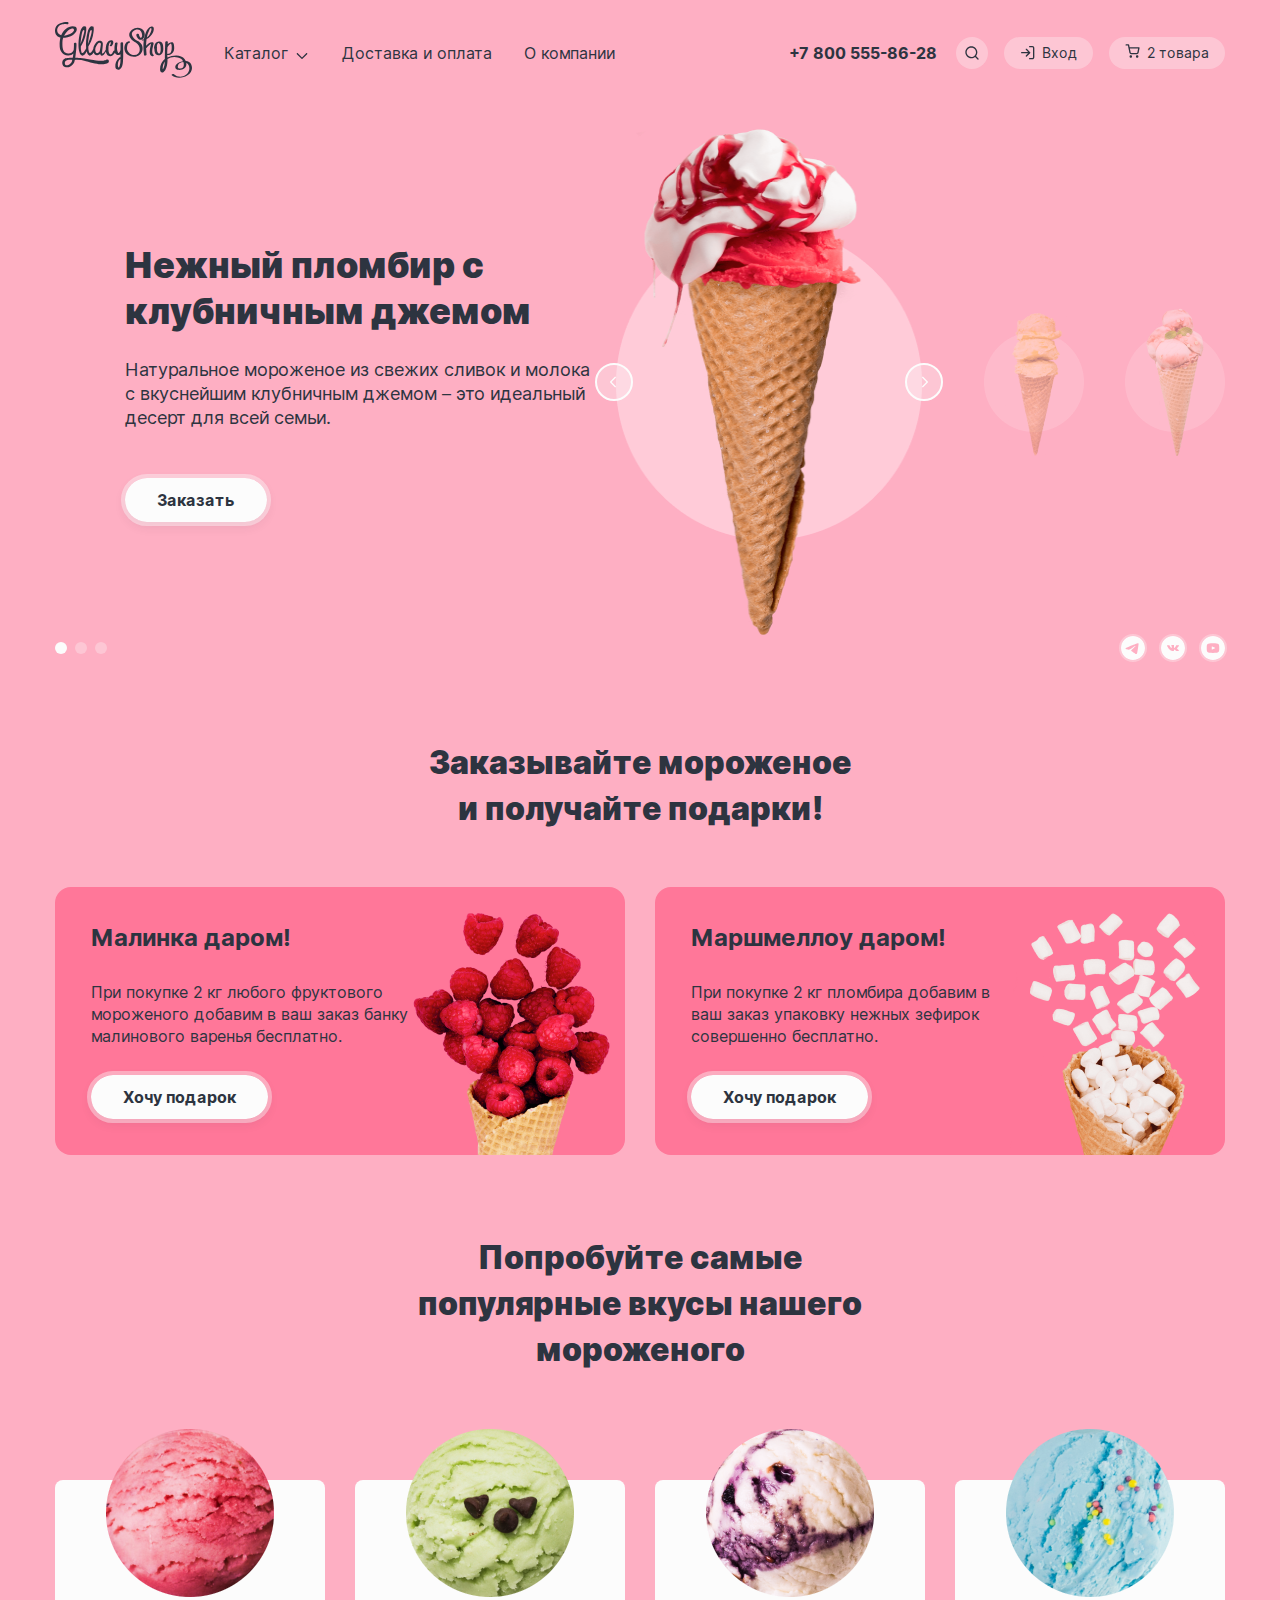
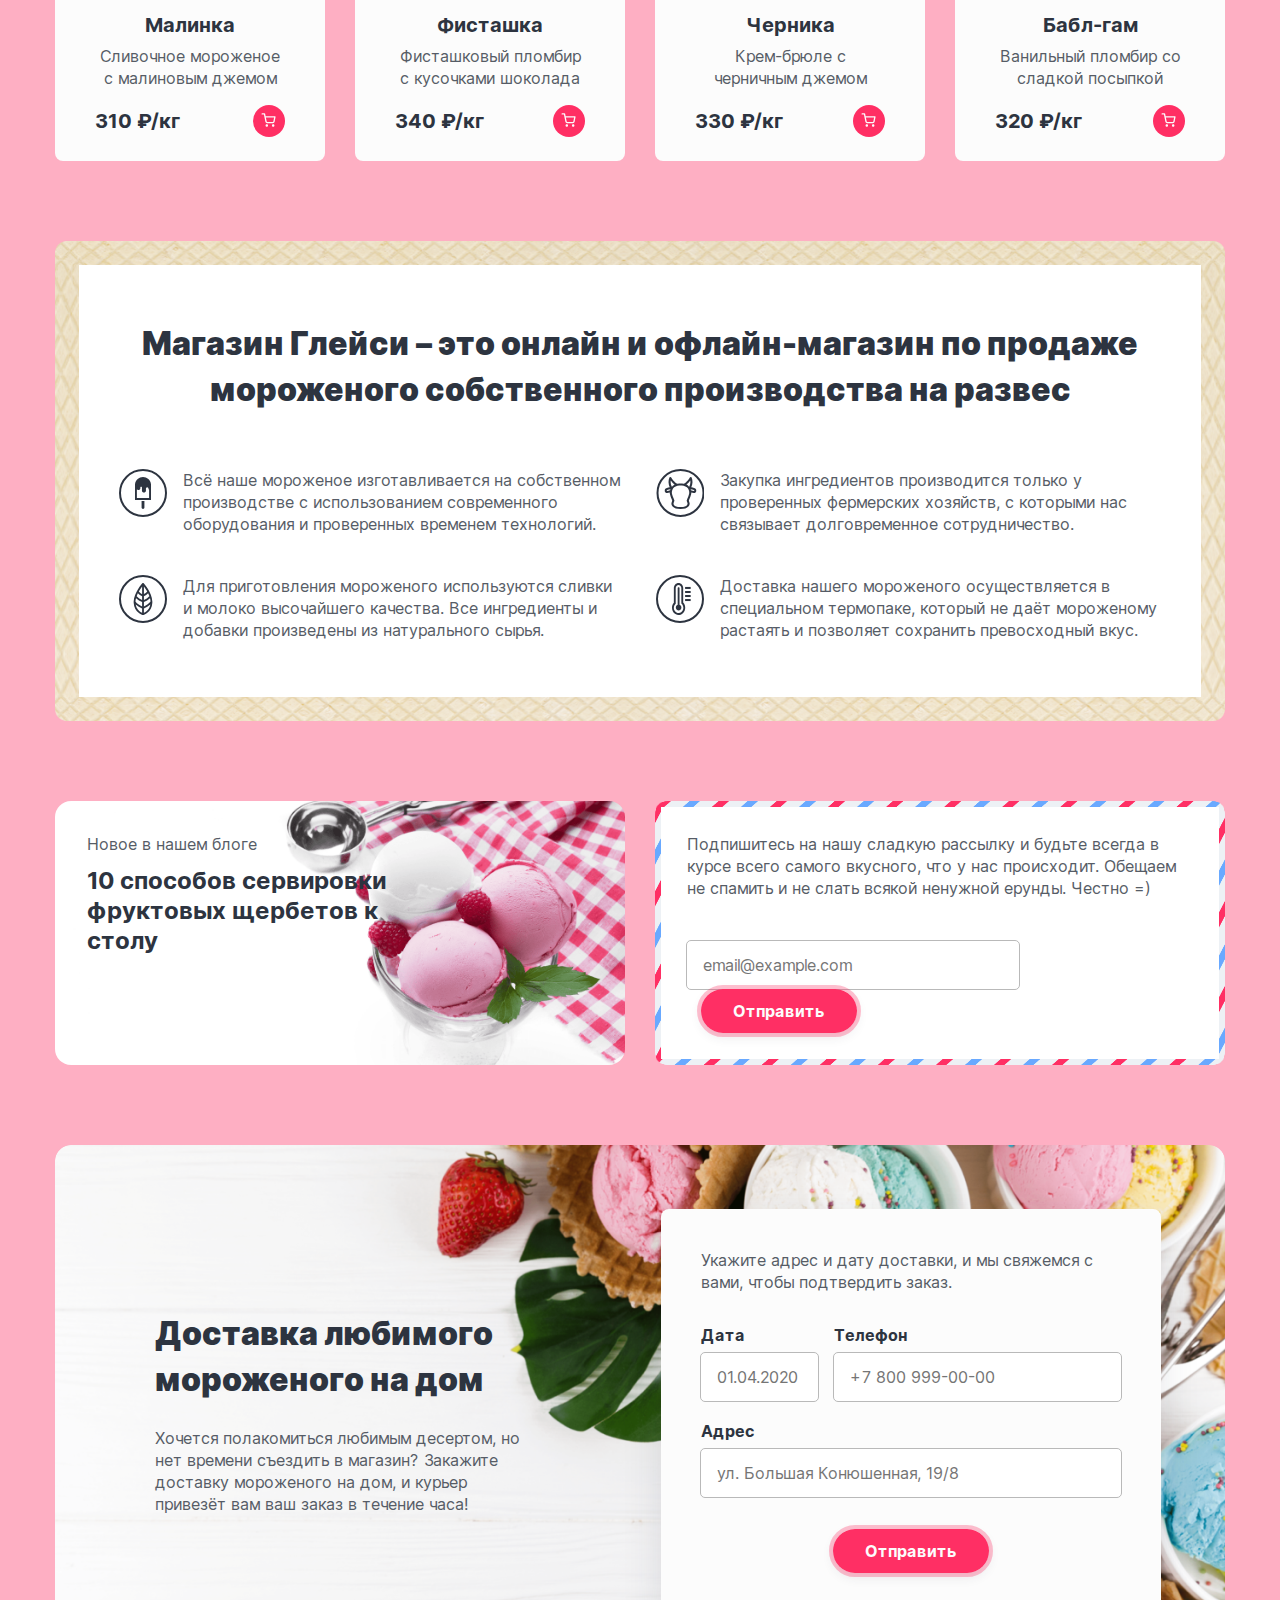
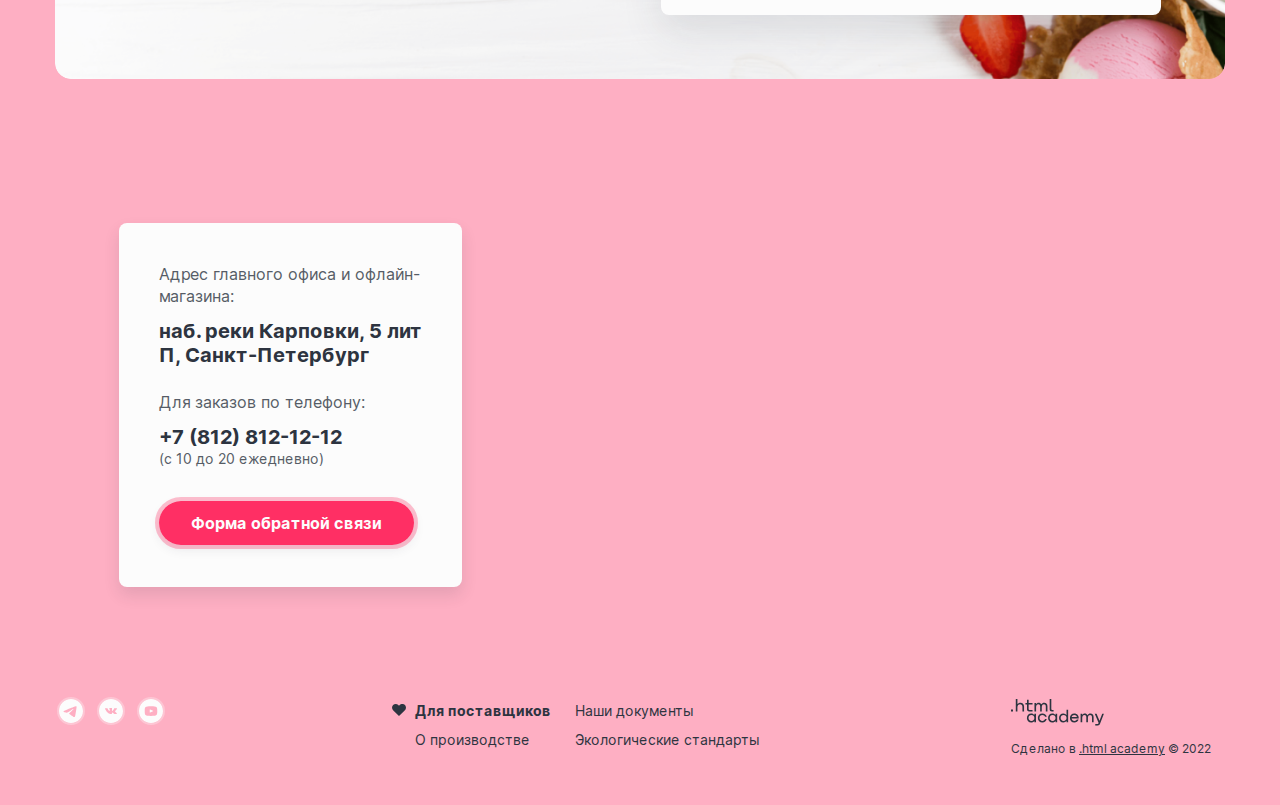
==== commit bb06c910: "Состояния декоративных элементов, попапы" ====
--- a/index.html
+++ b/index.html
@@ -16,15 +16,30 @@
           <img class="logo" src="images/logo.svg" width="137" height="56" alt="Логотип компании Глейси.">
         </a>
         <ul class="navigation-list">
-          <li class="navigation-item">
-            <a class="navigation-link navigation-link-popover" href="catalog.html">Каталог</a>
-            <div class="popover popover-catalog" style="display: none;">
+          <li class="navigation-item navigation-item-popover">
+            <a class="navigation-link navigation-catalog" href="#">
+              Каталог
+              <svg class="navigation-popover-arrow-icon" width="16" height="16" viewBox="0 0 16 16" fill="defaultColor" xmlns="http://www.w3.org/2000/svg">
+                <path fill-rule="evenodd" clip-rule="evenodd" d="M3.80799 6.19526C3.54764 5.93491 3.12553 5.93491 2.86518 6.19526C2.60483 6.45561 2.60483 6.87772 2.86518 7.13807L7.52553 11.7984C7.52759 11.8005 7.52967 11.8026 7.53177 11.8047C7.66246 11.9354 7.83392 12.0005 8.00521 12C8.17518 11.9995 8.34498 11.9344 8.47466 11.8047C8.47675 11.8027 8.47881 11.8006 8.48087 11.7985L13.1412 7.13807C13.4016 6.87772 13.4016 6.45561 13.1412 6.19526C12.8809 5.93491 12.4588 5.93491 12.1984 6.19526L8.00321 10.3905L3.80799 6.19526Z"/>
+              </svg>
+            </a>
+            <div class="popover popover-catalog">
               <ul class="popover-list">
-                <li class="popover-item">Новинки</li>
-                <li class="popover-item">Сливочное</li>
-                <li class="popover-item">Щербеты</li>
-                <li class="popover-item">Фруктовый лед</li>
-                <li class="popover-item">Мелорин</li>
+                <li class="popover-item">
+                  <a class="popover-link popover-link-current" href="#">Новинки</a>
+                </li>
+                <li class="popover-item">
+                  <a class="popover-link" href="catalog.html">Сливочное</a>
+                </li>
+                <li class="popover-item">
+                  <a class="popover-link" href="#">Щербеты</a>
+                </li>
+                <li class="popover-item">
+                  <a class="popover-link" href="#">Фруктовый лед</a>
+                </li>
+                <li class="popover-item">
+                  <a class="popover-link" href="#">Мелорин</a>
+                </li>
               </ul>
             </div>
           </li>
@@ -39,24 +54,27 @@
           <li class="navigation-item">
             <a class="navigation-link navigation-link-tel" href="tel:+78005558628">+7 800 555-86-28</a>
           </li>
-          <li class="navigation-item">
-            <a class="navigation-link navigation-search" href="#">
+          <li class="navigation-item navigation-item-search">
+            <a class="navigation-link navigation-link-popover navigation-search" href="#">
+              <svg class="navigation-search-icon" width="16" height="16" viewBox="0 0 16 16" fill="defaultColor" xmlns="http://www.w3.org/2000/svg">
+                <path fill-rule="evenodd" clip-rule="evenodd" d="M2.66341 7.33008C2.66341 4.75275 4.75275 2.66341 7.33008 2.66341C9.90741 2.66341 11.9967 4.75275 11.9967 7.33008C11.9967 8.58735 11.4995 9.7285 10.691 10.5676C10.6682 10.5852 10.6462 10.6044 10.6253 10.6253C10.6044 10.6463 10.5852 10.6682 10.5676 10.6911C9.72847 11.4996 8.58734 11.9967 7.33008 11.9967C4.75275 11.9967 2.66341 9.90741 2.66341 7.33008ZM11.0752 12.018C10.0487 12.8391 8.74675 13.3301 7.33008 13.3301C4.01637 13.3301 1.33008 10.6438 1.33008 7.33008C1.33008 4.01637 4.01637 1.33008 7.33008 1.33008C10.6438 1.33008 13.3301 4.01637 13.3301 7.33008C13.3301 8.74676 12.8391 10.0488 12.018 11.0752L14.4681 13.5253C14.7285 13.7857 14.7285 14.2078 14.4681 14.4682C14.2078 14.7285 13.7857 14.7285 13.5253 14.4682L11.0752 12.018Z"/>
+              </svg>
               <span class="visually-hidden">Поиск</span>
             </a>
-            <div class="popover popover-search" style="display: none;">
+            <div class="popover popover-search">
               <form class="popover-search-form" action="https://echo.htmlacademy.ru/" method="get">
                 <input class="form-input" type="text" placeholder="Поиск по сайту">
               </form>
             </div>
           </li>
-          <li class="navigation-item">
-            <a class="navigation-link navigation-login" href="#">
-              <svg class="navigation-login-logo" width="16" height="16" viewBox="0 0 16 16" fill="none" xmlns="http://www.w3.org/2000/svg">
-                <path fill-rule="evenodd" clip-rule="evenodd" d="M9 1.66667C9 1.29848 9.29848 1 9.66667 1H12.3333C12.8638 1 13.3725 1.21071 13.7475 1.58579C14.1226 1.96086 14.3333 2.46957 14.3333 3V12.3333C14.3333 12.8638 14.1226 13.3725 13.7475 13.7475C13.3725 14.1226 12.8638 14.3333 12.3333 14.3333H9.66667C9.29848 14.3333 9 14.0349 9 13.6667C9 13.2985 9.29848 13 9.66667 13H12.3333C12.5101 13 12.6797 12.9298 12.8047 12.8047C12.9298 12.6797 13 12.5101 13 12.3333V3C13 2.82319 12.9298 2.65362 12.8047 2.5286C12.6797 2.40357 12.5101 2.33333 12.3333 2.33333H9.66667C9.29848 2.33333 9 2.03486 9 1.66667ZM5.86189 3.86193C6.12224 3.60158 6.54435 3.60158 6.8047 3.86193L10.1338 7.19103C10.1509 7.20785 10.1671 7.22559 10.1824 7.24416C10.2142 7.28296 10.2411 7.32451 10.2628 7.36795C10.3079 7.45781 10.3333 7.55927 10.3333 7.66667C10.3333 7.77529 10.3074 7.87785 10.2613 7.96846C10.241 8.00841 10.2164 8.04675 10.1876 8.08278C10.1708 8.10378 10.1527 8.12375 10.1335 8.14256L6.8047 11.4714C6.54435 11.7318 6.12224 11.7318 5.86189 11.4714C5.60154 11.2111 5.60154 10.7889 5.86189 10.5286L8.05715 8.33333H1.66667C1.29848 8.33333 1 8.03486 1 7.66667C1 7.29848 1.29848 7 1.66667 7H8.05715L5.86189 4.80474C5.60154 4.54439 5.60154 4.12228 5.86189 3.86193Z" fill="#2D3440"/>
+          <li class="navigation-item navigation-item-login">
+            <a class="navigation-link navigation-login navigation-login-active" href="#">
+              <svg class="navigation-login-icon" width="16" height="16" viewBox="0 0 16 16" fill="defaultColor" xmlns="http://www.w3.org/2000/svg">
+                <path fill-rule="evenodd" clip-rule="evenodd" d="M9 1.66667C9 1.29848 9.29848 1 9.66667 1H12.3333C12.8638 1 13.3725 1.21071 13.7475 1.58579C14.1226 1.96086 14.3333 2.46957 14.3333 3V12.3333C14.3333 12.8638 14.1226 13.3725 13.7475 13.7475C13.3725 14.1226 12.8638 14.3333 12.3333 14.3333H9.66667C9.29848 14.3333 9 14.0349 9 13.6667C9 13.2985 9.29848 13 9.66667 13H12.3333C12.5101 13 12.6797 12.9298 12.8047 12.8047C12.9298 12.6797 13 12.5101 13 12.3333V3C13 2.82319 12.9298 2.65362 12.8047 2.5286C12.6797 2.40357 12.5101 2.33333 12.3333 2.33333H9.66667C9.29848 2.33333 9 2.03486 9 1.66667ZM5.86189 3.86193C6.12224 3.60158 6.54435 3.60158 6.8047 3.86193L10.1338 7.19103C10.1509 7.20785 10.1671 7.22559 10.1824 7.24416C10.2142 7.28296 10.2411 7.32451 10.2628 7.36795C10.3079 7.45781 10.3333 7.55927 10.3333 7.66667C10.3333 7.77529 10.3074 7.87785 10.2613 7.96846C10.241 8.00841 10.2164 8.04675 10.1876 8.08278C10.1708 8.10378 10.1527 8.12375 10.1335 8.14256L6.8047 11.4714C6.54435 11.7318 6.12224 11.7318 5.86189 11.4714C5.60154 11.2111 5.60154 10.7889 5.86189 10.5286L8.05715 8.33333H1.66667C1.29848 8.33333 1 8.03486 1 7.66667C1 7.29848 1.29848 7 1.66667 7H8.05715L5.86189 4.80474C5.60154 4.54439 5.60154 4.12228 5.86189 3.86193Z"/>
               </svg>
               Вход
             </a>
-            <div class="popover popover-login" style="display: none;">
+            <div class="popover popover-login">
               <h2 class="popover-login-title">Личный кабинет</h2>
               <form class="popover-login-form" action="https://echo.htmlacademy.ru/" method="post">
                 <p class="popover-login-field-group">
@@ -67,38 +85,56 @@
                   <label class="visually-hidden" for="login-password">Пароль</label>
                   <input class="form-input" id="login-password" name="login-password" type="password" placeholder="Пароль" required>
                 </p>
-                <button class="button popover-login-button" type="submit">Войти</button>
-                <a class="popover-login-recovery" href="#">Забыли пароль?</a>
-                <a class="popover-login-registration" href="#">Регистрация</a>
+                <div class="popover-login-wrapper">
+                  <button class="button red-button popover-login-button" type="submit">Войти</button>
+                  <div class="popover-login-links-wrapper">
+                    <a class="popover-login-link popover-login-recovery" href="#">Забыли пароль?</a>
+                    <a class="popover-login-link popover-login-registration" href="#">Регистрация</a>
+                  </div>
+                </div>
               </form>
             </div>
           </li>
-          <li class="navigation-item">
+          <li class="navigation-item navigation-item-cart">
             <a class="navigation-link navigation-cart" href="#">
               <span class="count-products">2</span> товара
-              <svg class="navigation-cart-logo" width="16" height="16" viewBox="0 0 16 16" fill="none" xmlns="http://www.w3.org/2000/svg">
-                <path fill-rule="evenodd" clip-rule="evenodd" d="M1.16667 1.25C0.798477 1.25 0.5 1.54848 0.5 1.91667C0.5 2.28486 0.798477 2.58333 1.16667 2.58333H2.93794L3.40537 4.91872C3.40821 4.93667 3.41176 4.95438 3.416 4.97182L4.38338 9.80515L4.3835 9.80571C4.46706 10.2257 4.69562 10.603 5.02921 10.8715C5.36111 11.1387 5.77595 11.2813 6.20183 11.2748H11.8225C12.2484 11.2813 12.6633 11.1387 12.9952 10.8715C13.3289 10.6029 13.5575 10.2254 13.641 9.80515L13.641 9.80515L13.642 9.80016L14.5691 4.93872C14.6063 4.74355 14.5545 4.54195 14.4279 4.38887C14.3012 4.23578 14.1129 4.14716 13.9142 4.14716H4.61072L4.1381 1.78583C4.07574 1.47426 3.80215 1.25 3.4844 1.25H1.16667ZM5.69098 9.54444L4.87759 5.4805H13.1084L12.3328 9.54736C12.31 9.65988 12.2485 9.7609 12.1591 9.83291C12.0691 9.90535 11.9565 9.94383 11.841 9.94162L11.841 9.94149H11.8282H6.19614V9.94137L6.18337 9.94162C6.06787 9.94383 5.95528 9.90535 5.8653 9.83291C5.77531 9.76048 5.71368 9.6587 5.69117 9.5454L5.69098 9.54444ZM4.55739 13.5054C4.55739 12.8175 5.1151 12.2597 5.80307 12.2597C6.49105 12.2597 7.04876 12.8175 7.04876 13.5054C7.04876 14.1934 6.49105 14.7511 5.80307 14.7511C5.1151 14.7511 4.55739 14.1934 4.55739 13.5054ZM10.9307 13.5054C10.9307 12.8175 11.4884 12.2597 12.1764 12.2597C12.8644 12.2597 13.4221 12.8175 13.4221 13.5054C13.4221 14.1934 12.8644 14.7511 12.1764 14.7511C11.4884 14.7511 10.9307 14.1934 10.9307 13.5054Z" fill="#2D3440"/>
-              </svg>
-            </a>
-            <div class="popover popover-cart" style="display: none;">
+              <svg class="navigation-cart-icon" width="16" height="16" viewBox="0 0 16 16" fill="defaultColor" xmlns="http://www.w3.org/2000/svg">
+                <path fill-rule="evenodd" clip-rule="evenodd" d="M1.16667 1.25C0.798477 1.25 0.5 1.54848 0.5 1.91667C0.5 2.28486 0.798477 2.58333 1.16667 2.58333H2.93794L3.40537 4.91872C3.40821 4.93667 3.41176 4.95438 3.416 4.97182L4.38338 9.80515L4.3835 9.80571C4.46706 10.2257 4.69562 10.603 5.02921 10.8715C5.36111 11.1387 5.77595 11.2813 6.20183 11.2748H11.8225C12.2484 11.2813 12.6633 11.1387 12.9952 10.8715C13.3289 10.6029 13.5575 10.2254 13.641 9.80515L13.641 9.80515L13.642 9.80016L14.5691 4.93872C14.6063 4.74355 14.5545 4.54195 14.4279 4.38887C14.3012 4.23578 14.1129 4.14716 13.9142 4.14716H4.61072L4.1381 1.78583C4.07574 1.47426 3.80215 1.25 3.4844 1.25H1.16667ZM5.69098 9.54444L4.87759 5.4805H13.1084L12.3328 9.54736C12.31 9.65988 12.2485 9.7609 12.1591 9.83291C12.0691 9.90535 11.9565 9.94383 11.841 9.94162L11.841 9.94149H11.8282H6.19614V9.94137L6.18337 9.94162C6.06787 9.94383 5.95528 9.90535 5.8653 9.83291C5.77531 9.76048 5.71368 9.6587 5.69117 9.5454L5.69098 9.54444ZM4.55739 13.5054C4.55739 12.8175 5.1151 12.2597 5.80307 12.2597C6.49105 12.2597 7.04876 12.8175 7.04876 13.5054C7.04876 14.1934 6.49105 14.7511 5.80307 14.7511C5.1151 14.7511 4.55739 14.1934 4.55739 13.5054ZM10.9307 13.5054C10.9307 12.8175 11.4884 12.2597 12.1764 12.2597C12.8644 12.2597 13.4221 12.8175 13.4221 13.5054C13.4221 14.1934 12.8644 14.7511 12.1764 14.7511C11.4884 14.7511 10.9307 14.1934 10.9307 13.5054Z"/>
+              </svg>
+            </a>
+            <div class="popover popover-cart popover-cart-not-empty">
               <h2 class="popover-cart-title popover-cart-title-is-products">Корзина</h2>
-              <h2 class="popover-cart-title popover-cart-tilte-is-not-products">Ваша корзина пока пуста</h2>
               <ul class="popover-cart-list">
                 <li class="popover-cart-item">
-                  <img class="popover-cart-item-image" src="" width="46" height="46" alt="Малинка.">
-                  <p class="popover-cart-text">Малинка</p>
-                  <p class="popover-cart-text-description">1 кг х 310 ₽</p>
-                  <span class="popover-cart-item-price">310 ₽</span>
+                  <div class="popover-cart-item-wrapper">
+                    <img class="popover-cart-item-image" src="images/malina.png" width="46" height="46" alt="Малинка.">
+                    <div class="popover-cart-description-wrapper">
+                      <p class="popover-cart-text popover-cart-text-title">Малинка</p>
+                      <p class="popover-cart-text popover-cart-text-description">1 кг х 310 ₽</p>
+                    </div>
+                  </div>
+                  <span class="popover-cart-price">310 ₽</span>
+                  <button class="popover-cart-item-drop" type="button"></button>
                 </li>
                 <li class="popover-cart-item">
-                  <img class="popover-cart-item-image" src="" width="46" height="46" alt="Бабл-гам.">
-                  <p class="popover-cart-text">Бабл-гам</p>
-                  <p class="popover-cart-text-description">1,5 кг х 320 ₽</p>
-                  <span class="popover-cart-item-price">480 ₽</span>
+                  <div class="popover-cart-item-wrapper">
+                    <img class="popover-cart-item-image" src="images/bubble_gum.png" width="46" height="46" alt="Бабл-гам.">
+                    <div class="popover-cart-description-wrapper">
+                      <p class="popover-cart-text popover-cart-text-title">Бабл-гам</p>
+                      <p class="popover-cart-text popover-cart-text-description">1,5 кг х 320 ₽</p>
+                    </div>
+                  </div>
+                  <span class="popover-cart-price">480 ₽</span>
+                  <button class="popover-cart-item-drop" type="button"></button>
                 </li>
               </ul>
-              <a class="popover-cart-link button" href="#">Оформить заказ</a>
-              <span class="popover-cart-total-price">Итого: 790 ₽</span>
+              <div class="popover-cart-total-wrapper">
+                <a class="popover-cart-link button red-button" href="#">Оформить заказ</a>
+                <span class="popover-cart-price popover-cart-total-price">Итого: 790 ₽</span>
+              </div>
+            </div>
+            <div class="popover popover-cart-empty">
+              <h2 class="popover-cart-title popover-cart-title-empty">Ваша корзина пока пуста</h2>
             </div>
           </li>
         </ul>
@@ -117,14 +153,14 @@
             <img class="slider-image" src="images/strawberry-ice-cream.png" width="306" height="507" alt="Нежный пломбир с клубничным джемом.">
             <div class="slider-controls">
               <button class="slider-button slider-prev" type="button">
-                <svg width="16" height="16" viewBox="0 0 16 16" fill="none" xmlns="http://www.w3.org/2000/svg">
-                  <path fill-rule="evenodd" clip-rule="evenodd" d="M9.8033 3.80515C10.063 3.54545 10.063 3.12439 9.8033 2.8647C9.54361 2.605 9.12255 2.605 8.86285 2.8647L4.19477 7.53277C3.93593 7.79162 3.93508 8.21075 4.19221 8.47065C4.19338 8.47183 4.19454 8.47301 4.19572 8.47418L8.8638 13.1423C9.12349 13.402 9.54455 13.402 9.80425 13.1423C10.0639 12.8826 10.0639 12.4615 9.80425 12.2018L5.60545 8.00301L9.8033 3.80515Z" fill="#fcfcfc"/>
+                <svg class="slider-button-icon" width="16" height="16" viewBox="0 0 16 16" fill="defaultColor" xmlns="http://www.w3.org/2000/svg">
+                  <path fill-rule="evenodd" clip-rule="evenodd" d="M9.8033 3.80515C10.063 3.54545 10.063 3.12439 9.8033 2.8647C9.54361 2.605 9.12255 2.605 8.86285 2.8647L4.19477 7.53277C3.93593 7.79162 3.93508 8.21075 4.19221 8.47065C4.19338 8.47183 4.19454 8.47301 4.19572 8.47418L8.8638 13.1423C9.12349 13.402 9.54455 13.402 9.80425 13.1423C10.0639 12.8826 10.0639 12.4615 9.80425 12.2018L5.60545 8.00301L9.8033 3.80515Z"/>
                 </svg>
                 <span class="visually-hidden">Предыдущее мороженое</span>
               </button>
               <button class="slider-button slider-next" type="button">
-                <svg width="16" height="16" viewBox="0 0 16 16" fill="none" xmlns="http://www.w3.org/2000/svg">
-                  <path fill-rule="evenodd" clip-rule="evenodd" d="M7.13526 2.8647C6.87557 2.605 6.45451 2.605 6.19481 2.8647C5.93511 3.12439 5.93511 3.54545 6.19481 3.80515L10.3961 8.00643L6.19477 12.2077C5.93508 12.4674 5.93508 12.8885 6.19477 13.1482C6.45447 13.4079 6.87553 13.4079 7.13523 13.1482L11.804 8.47944C11.8049 8.47852 11.8058 8.47759 11.8068 8.47666C12.0665 8.21696 12.0665 7.79591 11.8068 7.53621L7.13526 2.8647Z" fill="#fcfcfc"/>
+                <svg class="slider-button-icon" width="16" height="16" viewBox="0 0 16 16" fill="defaultColor" xmlns="http://www.w3.org/2000/svg">
+                  <path fill-rule="evenodd" clip-rule="evenodd" d="M7.13526 2.8647C6.87557 2.605 6.45451 2.605 6.19481 2.8647C5.93511 3.12439 5.93511 3.54545 6.19481 3.80515L10.3961 8.00643L6.19477 12.2077C5.93508 12.4674 5.93508 12.8885 6.19477 13.1482C6.45447 13.4079 6.87553 13.4079 7.13523 13.1482L11.804 8.47944C11.8049 8.47852 11.8058 8.47759 11.8068 8.47666C12.0665 8.21696 12.0665 7.79591 11.8068 7.53621L7.13526 2.8647Z"/>
                 </svg>
                 <span class="visually-hidden">Следующее мороженое</span>
               </button>
@@ -295,7 +331,7 @@
           <p class="submit-description">Подпишитесь на нашу сладкую рассылку и будьте всегда в курсе всего самого вкусного, что у нас происходит. Обещаем не спамить и не слать всякой ненужной ерунды. Честно =)</p>
           <form class="submit-form" action="https://echo.htmlacademy.ru/" method="post">
             <input class="form-input submit-input" type="email" placeholder="email@example.com" required>
-            <button class="button submit-button" type="submit">Отправить</button>
+            <button class="button red-button submit-button" type="submit">Отправить</button>
           </form>
         </section>
       </div>
@@ -321,7 +357,7 @@
                 <input class="form-input" id="delivery-form-address" name="delivery-form-address" type="text" placeholder="ул. Большая Конюшенная, 19/8" required>
               </p>
             </div>
-            <button class="button delivery-form-button" type="submit">Отправить</button>
+            <button class="button red-button delivery-form-button" type="submit">Отправить</button>
           </form>
         </div>
       </section>
@@ -335,7 +371,7 @@
           <p class="contacts-description">Для заказов по телефону:</p>
           <a class="contacts-tel-link" href="tel:+78128121212">+7 (812) 812-12-12</a>
           <p class="contacts-tel-text">(с 10 до 20 ежедневно)</p>
-          <a class="button contacts-button" href="#">Форма обратной связи</a>
+          <a class="button red-button contacts-button" href="#">Форма обратной связи</a>
         </div>
       </section>
     </main>
@@ -417,5 +453,6 @@
       </div>
     </div>
   </div>
+  <script src="script.js"></script>
 </body>
 </html>
--- a/styles/styles.css
+++ b/styles/styles.css
@@ -67,7 +67,12 @@
 .social-list,
 .products-list,
 .advantages-list,
-.footer-menu {
+.footer-menu,
+.breadcrumbs,
+.filter-list,
+.pagination,
+.popover-list,
+.popover-cart-list {
   margin: 0;
   padding: 0;
   list-style-type: none;
@@ -91,6 +96,63 @@
   cursor: pointer;
 }
 
+.button:hover {
+  background-color: rgba(252, 252, 252, 0.4);
+  outline: 4px solid #fcfcfc;
+  box-shadow: 0 4px 15px rgba(133, 133, 133, 0.15);
+}
+
+.button:focus {
+  background-color: rgba(252, 252, 252, 0.5);
+  outline: 2px solid #2d3440;
+  box-shadow: 0 4px 12px rgba(45, 52, 64, 0.1);
+}
+
+.button:active {
+  background-color: #fcfcfc;
+  outline: 2px solid #2d3440;
+  box-shadow: 0 4px 12px rgba(45, 52, 64, 0.1);
+}
+
+.button:disabled {
+  color: #b9b9b9;
+  background-color: #e7e7e7;
+  outline: 4px solid rgba(252, 252, 252, 0.4);
+}
+
+.red-button {
+  color: #fcfcfc;
+  background-color: #ff2f64;
+  outline: 4px solid rgba(255, 47, 100, 0.3);
+  box-shadow: 0 4px 12px rgba(45, 52, 64, 0.1);
+}
+
+.red-button:hover {
+  color: #2d3440;
+  background-color: rgba(252, 252, 252, 0.3);
+  outline: 4px solid #ff2f64;
+}
+
+.red-button:focus {
+  color: #fcfcfc;
+  background-color: #ff2f64;
+  outline: 2px solid #2d3440;
+  box-shadow: 0 4px 12px rgba(45, 52, 64, 0.1);
+}
+
+.red-button:active {
+  color: #fcfcfc;
+  background-color: #feafc3;
+  outline: 2px solid #2d3440;
+  box-shadow: 0 4px 12px rgba(45, 52, 64, 0.1);
+}
+
+.red-button:disabled {
+  color: #565c66;
+  background-color: #b9b9b9;
+  outline: 4px solid rgba(185, 185, 185, 0.3);
+}
+
 .form-input {
   box-sizing: border-box;
   padding: 14px 16px;
@@ -105,7 +167,7 @@
 
 .navigation {
   display: flex;
-  padding: 24px 0;
+  padding: 22px 0 18px 0;
 }
 
 .navigation-list {
@@ -121,6 +183,7 @@
 }
 
 .navigation-link {
+  display: block;
   position: relative;
   padding: 8px 16px;
   line-height: 20px;
@@ -128,11 +191,110 @@
   text-decoration: none;
 }
 
-.navigation-link-popover {
+.navigation-link:hover {
+  background-color: rgba(252, 252, 252, 0.5);
+  border-radius: 30px;
+}
+
+.navigation-link:focus {
+  background-color: rgba(252, 252, 252, 0.5);
+  outline: 2px solid #2d3440;
+  border-radius: 30px;
+}
+
+.navigation-link:active {
+  background-color: #fcfcfc;
+  outline: none;
+  border-radius: 30px;
+}
+
+.navigation-catalog {
   padding: 8px 38px 8px 16px;
-  background-image: url("../images/icons/arrow-down.svg");
-  background-repeat: no-repeat;
-  background-position: right 16px center;
+}
+
+.navigation-link-active {
+  color: #fcfcfc;
+  background-color: #ff4a78;
+  border-radius: 30px;
+}
+
+.navigation-link-active:hover {
+  background-color: #ff4a78;
+  opacity: 0.6;
+}
+
+.navigation-link-active:focus {
+  background-color: #ff4a78;
+  outline: 2px solid #000000;
+}
+
+.navigation-link-active:active {
+  background-color: #ff4a78;
+  opacity: 0.3;
+  outline: none;
+}
+
+.navigation-link-active svg {
+  fill: #fcfcfc;
+}
+
+.navigation-link-active .navigation-popover-arrow-icon {
+  transform: rotate(180deg);
+}
+
+.navigation-popover-arrow-icon {
+  position: absolute;
+  right: 16px;
+  top: 12px;
+  fill: #2d3440;
+}
+
+.navigation-item-popover {
+  position: relative;
+}
+
+.popover-catalog {
+  position: absolute;
+  display: none;
+  box-sizing: border-box;
+  top: 44px;
+  width: 135px;
+  padding: 8px 0;
+  background-color: #fcfcfc;
+  box-shadow: 0 8px 16px rgba(45, 52, 64, 0.12);
+  border-radius: 4px;
+  z-index: 1;
+}
+
+.popover-list {
+  display: flex;
+  flex-direction: column;
+  align-items: flex-start;
+}
+
+.popover-link {
+  position: relative;
+  display: block;
+  padding: 6px 12px 6px 16px;
+  font-size: 14px;
+  line-height: 20px;
+  color: #2d3440;
+  text-decoration: none;
+}
+
+.popover-link-current {
+  padding: 8px 16px 12px 16px;
+  font-weight: 700;
+}
+
+.popover-link-current::after {
+  position: absolute;
+  content: "";
+  width: 106px;
+  height: 1px;
+  bottom: 0;
+  left: 16px;
+  background-color: #b9b9b9;
 }
 
 .navigation-logo {
@@ -146,30 +308,142 @@
 .navigation-user .navigation-link-tel {
   font-size: 16px;
   font-weight: 700;
-  padding: 6px 0;
+  padding: 6px 3px;
+}
+
+.navigation-item-search {
+  position: relative;
 }
 
 .navigation-search {
   width: 32px;
   height: 32px;
-  background-image: url("../images/icons/search.svg");
-  background-repeat: no-repeat;
-  background-position: center;
+  padding: 0;
   background-color: rgba(252, 252, 252, 0.3);
   border-radius: 27px;
 }
 
+.navigation-search:hover {
+  background-color: rgba(252, 252, 252, 0.5);
+}
+
+.navigation-search:focus {
+  background-color: rgba(252, 252, 252, 0.5);
+  outline: 2px solid #2d3440;
+}
+
+.navigation-search:active {
+  background-color: #fcfcfc;
+  outline: none;
+}
+
+.navigation-search-icon {
+  padding: 8px;
+  fill: #2d3440;
+}
+
+.popover-search {
+  position: absolute;
+  display: none;
+  width: 356px;
+  box-sizing: border-box;
+  padding: 24px 16px;
+  right: 0;
+  top: 40px;
+  z-index: 1;
+  background-color: #fcfcfc;
+  border-radius: 4px;
+}
+
+.navigation-item-login {
+  position: relative;
+}
+
 .navigation-login {
-  position: relative;
   padding: 6px 16px 6px 38px;
   background-color: rgba(252, 252, 252, 0.3);
   border-radius: 30px;
 }
 
-.navigation-login-logo {
+.navigation-login:hover {
+  background-color: rgba(252, 252, 252, 0.5);
+}
+
+.navigation-login:focus {
+  background-color: rgba(252, 252, 252, 0.5);
+  outline: 2px solid #000000;
+}
+
+.navigation-login:active {
+  background-color: #fcfcfc;
+  outline: none;
+}
+
+.navigation-login-icon {
   position: absolute;
-  top: 6px;
+  top: 8px;
   left: 16px;
+  fill: #2d3440;
+}
+
+.popover-login {
+  display: none;
+  position: absolute;
+  top: 40px;
+  right: 0;
+  box-sizing: border-box;
+  width: 420px;
+  padding: 48px 48px 52px 48px;
+  background-color: #fcfcfc;
+  border-radius: 4px;
+  z-index: 1;
+}
+
+.popover-login-form {
+  display: flex;
+  flex-direction: column;
+}
+
+.popover-login-form .form-input {
+  width: 100%;
+}
+
+.popover-login-title {
+  margin-top: 0;
+  margin-bottom: 32px;
+  font-size: 24px;
+  line-height: 30px;
+  font-weight: 700;
+  color: #2d3440;
+}
+
+.popover-login-link {
+  font-size: 14px;
+  line-height: 20px;
+  color: #2d3440;
+  text-decoration: none;
+  border-bottom: 1px solid #2d3440;
+}
+
+.popover-login-field-group {
+  margin-top: 0;
+  margin-bottom: 16px;
+}
+
+.popover-login-field-group:last-of-type {
+  margin-bottom: 32px;
+}
+
+.popover-login-wrapper {
+  display: flex;
+  gap: 23px;
+}
+
+.popover-login-links-wrapper {
+  display: flex;
+  flex-direction: column;
+  align-items: flex-start;
+  gap: 4px;
 }
 
 .navigation-cart {
@@ -179,16 +453,184 @@
   border-radius: 30px;
 }
 
-.navigation-cart-logo {
+.navigation-cart:hover {
+  background-color: rgba(252, 252, 252, 0.5);
+}
+
+.navigation-cart:focus {
+  background-color: rgba(252, 252, 252, 0.5);
+  outline: 2px solid #000000;
+}
+
+.navigation-cart:active {
+  background-color: #fcfcfc;
+  outline: none;
+}
+
+.navigation-cart-icon {
   position: absolute;
   top: 6px;
   left: 16px;
+  fill: #2d3440;
+}
+
+.navigation-item-cart {
+  position: relative;
+}
+
+.popover-cart {
+  display: none;
+  position: absolute;
+  box-sizing: border-box;
+  top: 40px;
+  right: 0;
+  width: 441px;
+  padding: 48px;
+  background-color: #fcfcfc;
+  border-radius: 4px;
+  box-shadow: 0 15px 40px rgba(45, 52, 64, 0.12);
+  z-index: 1;
+}
+
+.popover-cart-empty {
+  display: none;
+  position: absolute;
+  box-sizing: border-box;
+  top: 40px;
+  right: 0;
+  width: 288px;
+  padding: 48px 0;
+  background-color: #fcfcfc;
+  border-radius: 4px;
+  box-shadow: 0 15px 40px rgba(45, 52, 64, 0.12);
+  z-index: 1;
+}
+
+.popover-cart-title {
+  margin-top: 0;
+  margin-bottom: 32px;
+  font-size: 24px;
+  line-height: 30px;
+  font-weight: 700;
+  color: #2d3440;
+}
+
+.popover-cart-title-empty {
+  margin: 0;
+  text-align: center;
+}
+
+.popover-cart-list {
+  display: flex;
+  flex-direction: column;
+  gap: 24px;
+  margin-bottom: 64px;
+}
+
+.popover-cart-item-image {
+  display: block;
+  margin-right: 16px;
+}
+
+.popover-cart-item {
+  position: relative;
+  display: flex;
+  align-items: center;
+  justify-content: space-between;
+}
+
+.popover-cart-item:last-child::after {
+  position: absolute;
+  content: "";
+  width: 100%;
+  height: 1px;
+  background-color: #e7e7e7;
+  bottom: -32px;
+}
+
+.popover-cart-item-wrapper {
+  display: flex;
+  flex-wrap: wrap;
+}
+
+.popover-cart-description-wrapper {
+  display: flex;
+  flex-direction: column;
+  gap: 4px;
+}
+
+.popover-cart-text {
+  margin: 0;
+}
+
+.popover-cart-text-title {
+  font-size: 18px;
+  line-height: 22px;
+  font-weight: 700;
+  color: #2d3440;
+}
+
+.popover-cart-text-description {
+  font-size: 14px;
+  line-height: 20px;
+  color: #b9b9b9;
+}
+
+.popover-cart-price {
+  font-size: 18px;
+  line-height: 22px;
+  font-weight: 700;
+  color: #2d3440;
+}
+
+.popover-cart-item-drop {
+  width: 16px;
+  height: 16px;
+  padding: 0;
+  background-color: transparent;
+  background-image: url("../images/icons/cross.svg");
+  background-position: center;
+  background-repeat: no-repeat;
+  border: none;
+  cursor: pointer;
+}
+
+.popover-cart-total-wrapper {
+  display: flex;
+  justify-content: space-between;
+  align-items: center;
+}
+
+.navigation-link-active {
+  color: #fcfcfc;
+  background-color: #ff4a78;
+  border-radius: 30px;
+}
+
+.navigation-link-active:hover {
+  background-color: #ff4a78;
+  opacity: 0.6;
+}
+
+.navigation-link-active:focus {
+  background-color: #ff4a78;
+  outline: 2px solid #000000;
+}
+
+.navigation-link-active:active {
+  background-color: #ff4a78;
+  opacity: 0.3;
+  outline: none;
+}
+
+.navigation-link-active svg {
+  fill: #fcfcfc;
 }
 
 .slider-product {
   display: grid;
   grid-template-columns: 1fr 630px;
-  padding-top: 21px;
+  padding-top: 27px;
   margin-bottom: 80px;
 }
 
@@ -253,6 +695,42 @@
   cursor: pointer;
 }
 
+.slider-button:hover {
+  background-color: #fcfcfc;
+}
+
+.slider-button:focus {
+  background-color: rgba(252, 252, 252, 0.3);
+  border: 2px solid #2d3440;
+}
+
+.slider-button:active {
+  background-color: rgba(252, 252, 252, 0.5);
+  border: none;
+}
+
+.slider-button:disabled {
+  background-color: rgba(252, 252, 252, 0.3);
+  opacity: 0.4;
+  border: 2px solid #fcfcfc;
+}
+
+.slider-button-icon {
+  fill: #fcfcfc;
+}
+
+.slider-button:hover .slider-button-icon {
+  fill: #2d3440;
+}
+
+.slider-button:focus .slider-button-icon {
+  fill: #2d3440;
+}
+
+.slider-button:disabled .slider-button-icon {
+  fill: #fcfcfc;
+}
+
 .slider-pagination-list {
   display: flex;
   flex-wrap: wrap;
@@ -272,6 +750,20 @@
 
 .slider-pagination-button-current {
   opacity: 1;
+}
+
+.slider-pagination-button:not(.slider-pagination-button-current):hover {
+  background-color: rgba(252, 252, 252, 0.3);
+  outline: 1px solid #fcfcfc;
+}
+
+.slider-pagination-button:not(.slider-pagination-button-current):focus {
+  background-color: rgba(252, 252, 252, 0.3);
+  outline: 1px solid #2d3440;
+}
+
+.slider-pagination-button:not(.slider-pagination-button-current):active {
+  background-color: #fcfcfc;
 }
 
 .social-list {
@@ -294,8 +786,24 @@
   border-radius: 24px;
 }
 
+.social-item-link:hover {
+  outline: 2px solid rgba(252, 252, 252, 0.5);
+  background-color: #2d3440;
+}
+
+.social-item-link:focus {
+  outline: 2px solid #2d3440;
+  background-color: #2d3440;
+}
+
+.social-item-link:active {
+  outline: 2px solid rgba(252, 252, 252, 0.5);
+  background-color: #2d3440;
+  opacity: 0.5;
+}
+
 .social-link-icon {
-  fill:#fcfcfc;
+  fill: #fcfcfc;
   transform: scale(1.5);
 }
 
@@ -432,8 +940,39 @@
   cursor: pointer;
 }
 
+.product-item-button:hover {
+  background-color: rgba(252, 252, 252, 0.3);
+  outline: 2px solid #ff2f64;
+}
+
+.product-item-button:focus {
+  outline: 2px solid #2d3440;
+}
+
+.product-item-button:active {
+  background-color: #ffcbd8;
+  outline: 2px solid #ff2f64;
+}
+
+.product-item-button:disabled {
+  background-color: #b9b9b9;
+  outline: none;
+}
+
 .product-item-button-icon {
   fill: #fcfcfc;
+}
+
+.product-item-button:hover .product-item-button-icon {
+  fill: #2d3440;
+}
+
+.product-item-button:active .product-item-button-icon {
+  fill: #2d3440;
+}
+
+.product-item-button:disabled .product-item-button-icon {
+  fill: #565c66;
 }
 
 .advantages {
@@ -541,9 +1080,6 @@
 }
 
 .submit-button {
-  color: #ffffff;
-  background-color: #ff2f64;
-  outline: 4px solid rgba(255, 47, 100, 0.3);
   margin-left: 14px;
 }
 
@@ -616,10 +1152,6 @@
 .delivery-form-button {
   display: block;
   margin: 0 auto;
-  background-color: #ff2f64;
-  color: #fcfcfc;
-  outline: 4px solid rgba(255, 47, 100, 0.3);
-  box-shadow: 0 4px 12px rgba(45, 52, 64, 0.1);
 }
 
 .contacts {
@@ -632,7 +1164,7 @@
 
 .contacts-wrapper {
   width: 263px;
-  padding: 40px;
+  padding: 40px 40px 42px 40px;
   background-color: #fcfcfc;
   box-shadow: 0 8px 16px rgba(45, 52, 64, 0.12);
   border-radius: 8px;
@@ -668,16 +1200,10 @@
   line-height: 20px;
 }
 
-.contacts-button {
-  background-color: #ff2f64;
-  outline: 4px solid rgba(255, 47, 100, 0.3);
-  color: #fcfcfc;
-}
-
 .footer-wrapper {
   display: flex;
   justify-content: space-between;
-  padding: 48px 14px;
+  padding: 48px 14px 48px 4px;
 }
 
 .footer-social-list {
@@ -724,7 +1250,14 @@
   color: #2D3440;
 }
 
+.breadcrumbs {
+  display: flex;
+  margin-bottom: 16px;
+}
+
 .breadcrumbs-link {
+  display: inline-flex;
+  align-items: center;
   font-size: 14px;
   line-height: 20px;
   font-weight: 700;
@@ -732,28 +1265,181 @@
   text-decoration: none;
 }
 
+.breadcrumbs-link::after {
+  content: "";
+  width: 12px;
+  height: 12px;
+  background-image: url("../images/icons/chevrons-right.svg");
+  margin: 0 8px;
+}
+
 .breadcrumbs-link-current {
   border-bottom: 1px solid #2d3440;
 }
 
+.breadcrumbs-link-current::after {
+  content: none;
+}
+
+.main-catalog {
+  padding-top: 32px;
+}
+
 .catalog-title {
+  margin-top: 0;
+  margin-bottom: 40px;
   font-size: 32px;
   line-height: 46px;
   font-weight: 900;
   color: #2d3440;
 }
 
+.filter-group {
+  margin: 0;
+  padding: 0;
+  border: none;
+  display: flex;
+  flex-direction: column;
+}
+
+.filter-form {
+  display: grid;
+  grid-template-columns: 196px 196px 164px 196px;
+  column-gap: 24px;
+  row-gap: 16px;
+  margin-bottom: 95px;
+}
+
+.filter-group-fat {
+  grid-column: 3 / -1;
+}
+
+.filter-group-fillers {
+  grid-column: 1 / 4;
+}
+
 .filter-title {
+  padding-left: 16px;
+  margin-bottom: 8px;
   font-size: 14px;
   line-height: 20px;
   color: #2d3440;
 }
 
 .select-control {
+  padding: 8px 16px;
   font: inherit;
   font-size: 14px;
   line-height: 20px;
   color: #2d3440;
+  background-color: rgba(250, 250, 250, 0.3);
+  border: none;
+  border-radius: 20px;
+  appearance: none;
+  background-image: url("../images/icons/arrow-down.svg");
+  background-repeat: no-repeat;
+  background-position: right 10px center;
+  cursor: pointer;
+}
+
+.select-control:hover {
+  background-color: rgba(252, 252, 252, 0.5);
+}
+
+.select-control:focus {
+  background-color: rgba(252, 252, 252, 0.4);
+  outline: 2px solid #fcfcfc;
+}
+
+.range-wrapper {
+  box-sizing: border-box;
+  width: 196px;
+  height: 36px;
+  padding: 10px 16px;
+  border-radius: 20px;
+  background-color: rgba(250, 250, 250, 0.3);
+}
+
+.range {
+  position: relative;
+  height: 2px;
+  background-color: rgba(86, 92, 102, 0.3);
+  border-radius: 20px;
+  top: 50%;
+}
+
+.range-bar {
+  position: absolute;
+  height: 2px;
+  background-color: rgba(86, 92, 102, 1);
+}
+
+.range-toggle {
+  box-sizing: border-box;
+  position: absolute;
+  padding: 0;
+  width: 16px;
+  height: 16px;
+  border-radius: 50%;
+  background-color: #fcfcfc;
+  border: 6px solid #2d3440;
+  cursor: pointer;
+}
+
+.range-toggle:hover {
+  background-color: #2d3440;
+  border: 6px solid #fcfcfc;
+}
+
+.range-toggle:focus {
+  background-color: #2d3440;
+  border: 6px solid #fcfcfc;
+  outline: 2px solid #2d3440;
+}
+
+.range-toggle:active {
+  background-color: #2d3440;
+  border: 6px solid #2d3440;
+  outline: none;
+}
+
+.toggle-min {
+  top: -7px;
+  left: 0;
+}
+
+.toggle-max {
+  top: -7px;
+  right: 0;
+}
+
+.filter-list {
+  display: flex;
+  flex-wrap: wrap;
+  gap: 16px;
+  padding: 7px 24px;
+  background-color: rgba(252, 252, 252, 0.3);
+  border-radius: 18px;
+}
+
+.filter-list-fillers {
+  padding: 9px 24px;
+}
+
+.control {
+  position: relative;
+  display: block;
+  padding-left: 24px;
+}
+
+.control-mark {
+  position: absolute;
+  padding: 0;
+  top: 3px;
+  left: 0;
+  width: 16px;
+  height: 16px;
+  cursor: pointer;
 }
 
 .control-label {
@@ -762,9 +1448,169 @@
   color: #2d3440;
 }
 
+.control-input[type="radio"] + .control-mark {
+  background-image: url("../images/icons/radio-field.svg");
+}
+
+.control-input[type="radio"]:checked + .control-mark {
+  background-image: url("../images/icons/radio-checked.svg");
+}
+
+.control-input[type="radio"] + .control-mark:hover {
+  background-image: url("../images/icons/radio-field-hover.svg");
+}
+
+.control-input[type="radio"]:checked + .control-mark:hover {
+  background-image: url("../images/icons/radio-checked-hover.svg");
+}
+
+.control-input[type="radio"]:disabled + .control-mark {
+  background-image: url("../images/icons/radio-field-disabled.svg");
+  opacity: 0.4;
+}
+
+.control-input[type="radio"]:disabled:checked + .control-mark {
+  background-image: url("../images/icons/radio-checked-disabled.svg");
+}
+
+.control-input[type="checkbox"] + .control-mark {
+  background-image: url("../images/icons/checkbox-field.svg");
+}
+
+.control-input[type="checkbox"]:checked + .control-mark {
+  background-image: url("../images/icons/checkbox-checked.svg");
+}
+
+.control-input[type="checkbox"] + .control-mark:hover {
+  background-image: url("../images/icons/checkbox-field-hover.svg");
+}
+
+.control-input[type="checkbox"]:checked + .control-mark:hover {
+  background-image: url("../images/icons/checkbox-checked-hover.svg");
+}
+
+.control-input[type="checkbox"]:disabled + .control-mark {
+  background-image: url("../images/icons/checkbox-field-disabled.svg");
+  opacity: 0.5;
+}
+
+.control-input[type="checkbox"]:disabled:checked + .control-mark {
+  background-image: url("../images/icons/checkbox-checked-disabled.svg");
+}
+
+.filter-button {
+  padding: 8px 52px;
+  font-size: 14px;
+  color: #2d3440;
+  background-color: rgba(252, 252, 252, 0.3);
+  outline: 2px solid #fcfcfc;
+  border-radius: 20px;
+  align-self: flex-end;
+  justify-self: start;
+  margin-left: -8px;
+}
+
+.filter-button:hover {
+  background-color: #fcfcfc;
+  outline: 2px solid rgba(252, 252, 252, 0.3);
+}
+
+.filter-button:focus {
+  background-color: rgba(252, 252, 252, 0.3);
+  outline: 2px solid #2d3440;
+}
+
+.filter-button:active {
+  background-color: rgba(252, 252, 252, 0.5);
+  border: none;
+  outline: none;
+}
+
+.filter-button:disabled {
+  background-color: rgba(252, 252, 252, 0.3);
+  opacity: 0.4;
+  outline: 2px solid #fcfcfc;
+}
+
+.catalog-products-list {
+  row-gap: 91px;
+  margin-bottom: 56px;
+}
+
+.pagination-wrapper {
+  display: flex;
+  align-items: center;
+  justify-content: flex-end;
+  gap: 335px;
+  margin-bottom: 81px;
+}
+
+.pagination {
+  display: flex;
+  flex-wrap: wrap;
+  align-items: center;
+}
+
 .pagination-link {
+  display: flex;
+  justify-content: center;
+  align-items: center;
+  width: 24px;
+  height: 24px;
   font-size: 16px;
   line-height: 20px;
   color: #2d3440;
   text-decoration: none;
 }
+
+.pagination-link:not(.pagination-current):hover {
+  background-color: rgba(252, 252, 252, 0.5);
+  border-radius: 50px;
+}
+
+.pagination-link:not(.pagination-current):focus {
+  background-color: rgba(252, 252, 252, 0.3);
+  outline: 1px solid #2D3440;
+  border-radius: 50px;
+}
+
+.pagination-link:not(.pagination-current):active {
+  background-color: rgba(252, 252, 252, 0.5);
+  outline: 1px solid #FCFCFC;
+  border-radius: 50px;
+}
+
+.pagination-current {
+  background-color: #fcfcfc;
+  border-radius: 50px;
+}
+
+.pagination-prev,
+.pagination-next {
+  position: relative;
+}
+
+.pagination-prev {
+  width: 16px;
+  height: 16px;
+  padding-right: 8px;
+  background-image: url("../images/icons/arrow-left.svg");
+  background-repeat: no-repeat;
+  background-position: left;
+  background-size: 16px 16px;
+  opacity: 0.3;
+}
+
+.pagination-next {
+  width: 16px;
+  height: 16px;
+  padding-left: 8px;
+  background-image: url("../images/icons/arrow-right.svg");
+  background-repeat: no-repeat;
+  background-position: right;
+  background-size: 16px 16px;
+}
+
+.catalog-footer {
+  border-top: 1px solid rgba(252, 252, 252, 0.3);
+}
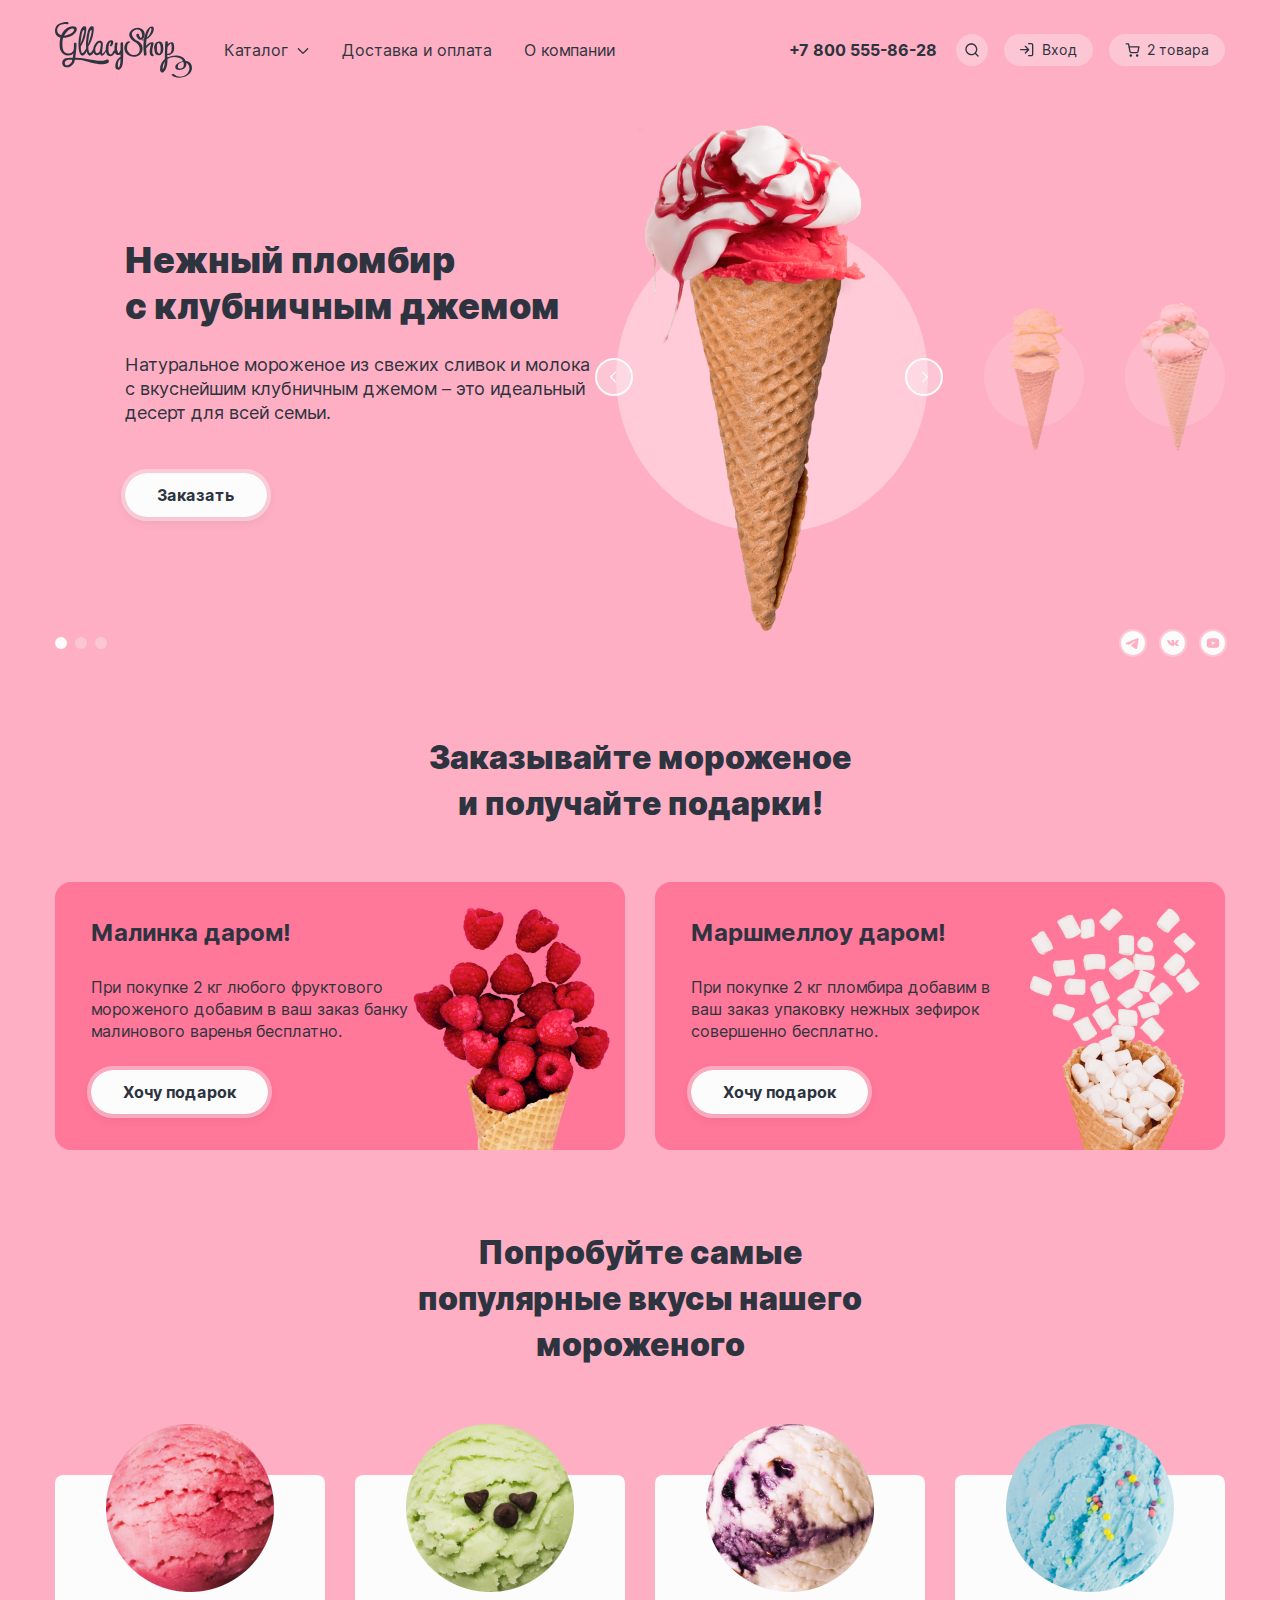
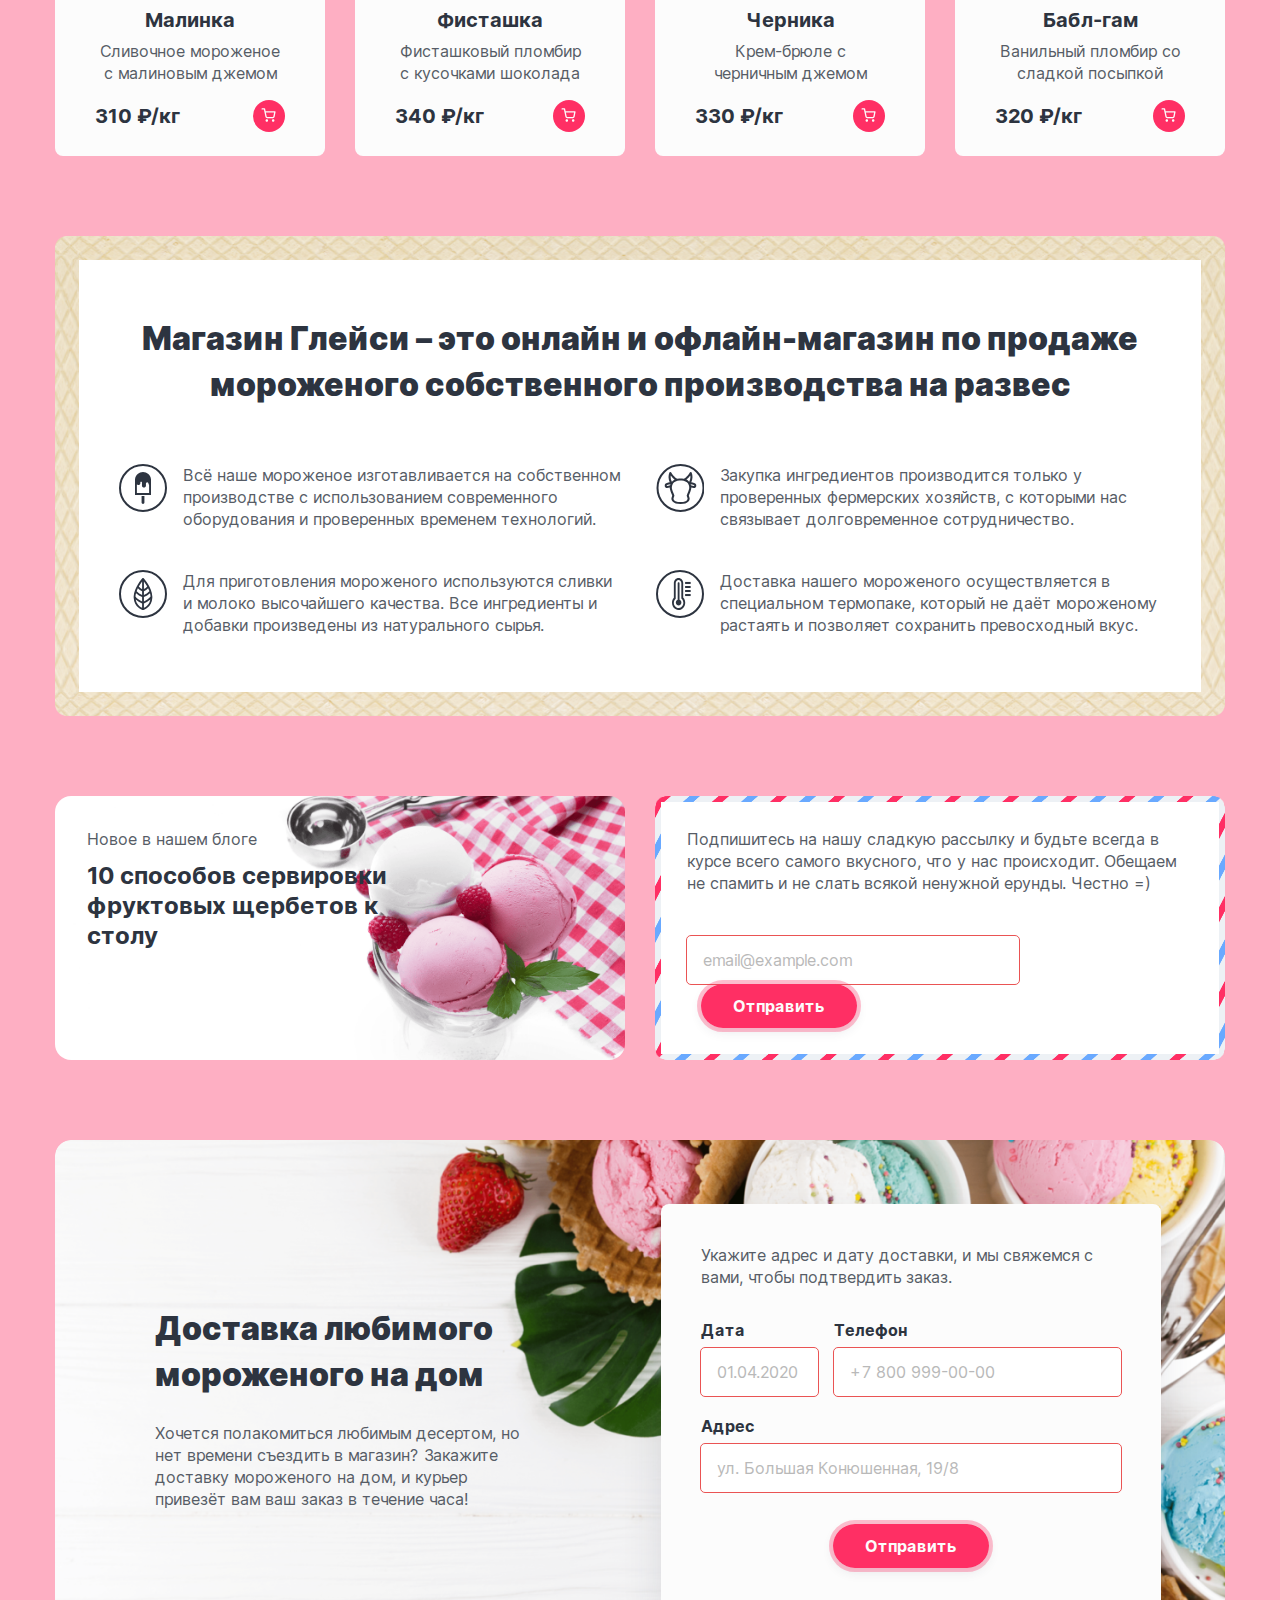
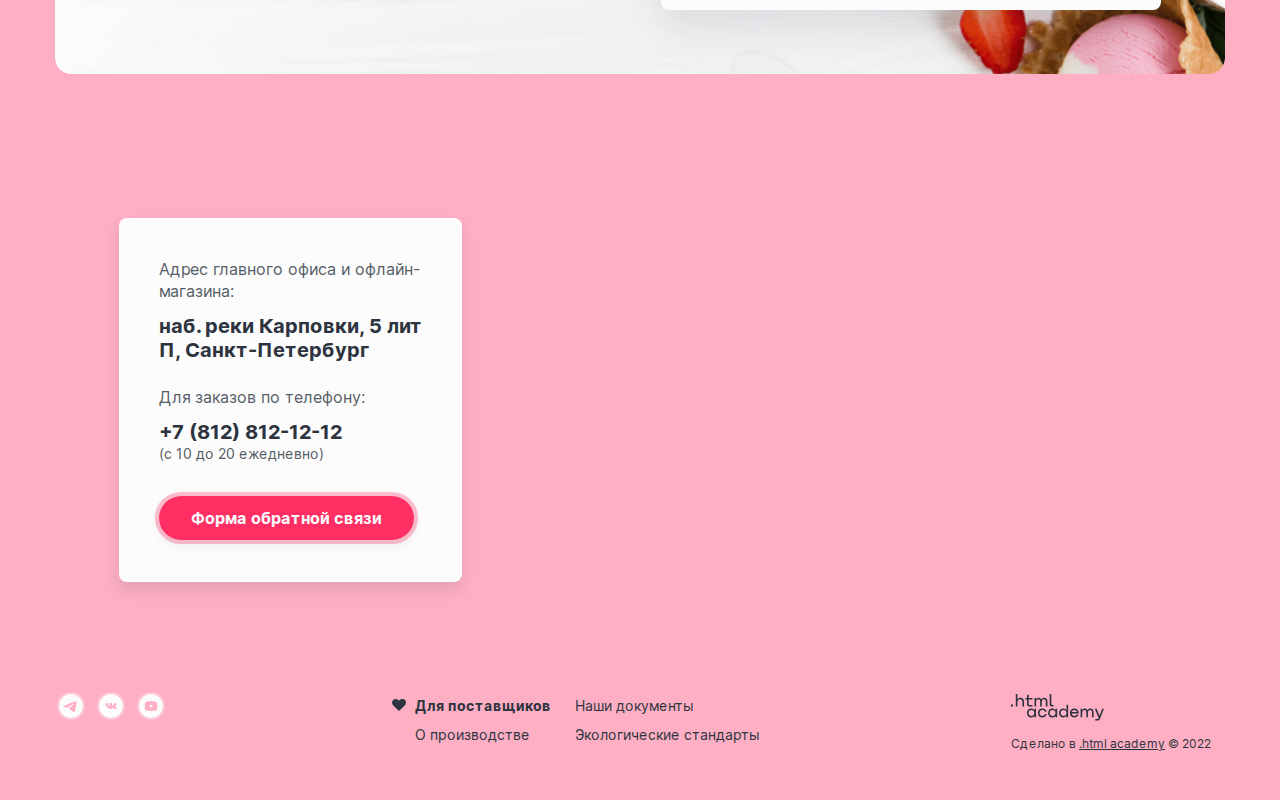
==== commit 05767552: "Слайдер на главной странице" ====
--- a/index.html
+++ b/index.html
@@ -8,7 +8,7 @@
   <link rel="stylesheet" href="styles/styles.css">
   <title>Глейси</title>
 </head>
-<body>
+<body class="pink">
   <div class="wrapper">
     <header class="header">
       <nav class="navigation">
@@ -97,7 +97,7 @@
           </li>
           <li class="navigation-item navigation-item-cart">
             <a class="navigation-link navigation-cart" href="#">
-              <span class="count-products">2</span> товара
+              <span class="count-products">2 товара</span>
               <svg class="navigation-cart-icon" width="16" height="16" viewBox="0 0 16 16" fill="defaultColor" xmlns="http://www.w3.org/2000/svg">
                 <path fill-rule="evenodd" clip-rule="evenodd" d="M1.16667 1.25C0.798477 1.25 0.5 1.54848 0.5 1.91667C0.5 2.28486 0.798477 2.58333 1.16667 2.58333H2.93794L3.40537 4.91872C3.40821 4.93667 3.41176 4.95438 3.416 4.97182L4.38338 9.80515L4.3835 9.80571C4.46706 10.2257 4.69562 10.603 5.02921 10.8715C5.36111 11.1387 5.77595 11.2813 6.20183 11.2748H11.8225C12.2484 11.2813 12.6633 11.1387 12.9952 10.8715C13.3289 10.6029 13.5575 10.2254 13.641 9.80515L13.641 9.80515L13.642 9.80016L14.5691 4.93872C14.6063 4.74355 14.5545 4.54195 14.4279 4.38887C14.3012 4.23578 14.1129 4.14716 13.9142 4.14716H4.61072L4.1381 1.78583C4.07574 1.47426 3.80215 1.25 3.4844 1.25H1.16667ZM5.69098 9.54444L4.87759 5.4805H13.1084L12.3328 9.54736C12.31 9.65988 12.2485 9.7609 12.1591 9.83291C12.0691 9.90535 11.9565 9.94383 11.841 9.94162L11.841 9.94149H11.8282H6.19614V9.94137L6.18337 9.94162C6.06787 9.94383 5.95528 9.90535 5.8653 9.83291C5.77531 9.76048 5.71368 9.6587 5.69117 9.5454L5.69098 9.54444ZM4.55739 13.5054C4.55739 12.8175 5.1151 12.2597 5.80307 12.2597C6.49105 12.2597 7.04876 12.8175 7.04876 13.5054C7.04876 14.1934 6.49105 14.7511 5.80307 14.7511C5.1151 14.7511 4.55739 14.1934 4.55739 13.5054ZM10.9307 13.5054C10.9307 12.8175 11.4884 12.2597 12.1764 12.2597C12.8644 12.2597 13.4221 12.8175 13.4221 13.5054C13.4221 14.1934 12.8644 14.7511 12.1764 14.7511C11.4884 14.7511 10.9307 14.1934 10.9307 13.5054Z"/>
               </svg>
@@ -142,31 +142,113 @@
     </header>
     <main class="main main-container">
       <h1 class="visually-hidden">Глейси</h1>
+
       <section class="slider-product">
-        <div class="slider-product-wrapper">
-          <h2 class="slider-product-title">Нежный пломбир с клубничным джемом</h2>
-          <p class="slider-product-description">Натуральное мороженое из свежих сливок и молока с вкуснейшим клубничным джемом – это идеальный десерт для всей семьи.</p>
-          <button class="button slider-product-button" type="button">Заказать</button>
-        </div>
-        <div class="slider">
-          <div class="slider-wrapper">
-            <img class="slider-image" src="images/strawberry-ice-cream.png" width="306" height="507" alt="Нежный пломбир с клубничным джемом.">
-            <div class="slider-controls">
-              <button class="slider-button slider-prev" type="button">
-                <svg class="slider-button-icon" width="16" height="16" viewBox="0 0 16 16" fill="defaultColor" xmlns="http://www.w3.org/2000/svg">
-                  <path fill-rule="evenodd" clip-rule="evenodd" d="M9.8033 3.80515C10.063 3.54545 10.063 3.12439 9.8033 2.8647C9.54361 2.605 9.12255 2.605 8.86285 2.8647L4.19477 7.53277C3.93593 7.79162 3.93508 8.21075 4.19221 8.47065C4.19338 8.47183 4.19454 8.47301 4.19572 8.47418L8.8638 13.1423C9.12349 13.402 9.54455 13.402 9.80425 13.1423C10.0639 12.8826 10.0639 12.4615 9.80425 12.2018L5.60545 8.00301L9.8033 3.80515Z"/>
-                </svg>
-                <span class="visually-hidden">Предыдущее мороженое</span>
-              </button>
-              <button class="slider-button slider-next" type="button">
-                <svg class="slider-button-icon" width="16" height="16" viewBox="0 0 16 16" fill="defaultColor" xmlns="http://www.w3.org/2000/svg">
-                  <path fill-rule="evenodd" clip-rule="evenodd" d="M7.13526 2.8647C6.87557 2.605 6.45451 2.605 6.19481 2.8647C5.93511 3.12439 5.93511 3.54545 6.19481 3.80515L10.3961 8.00643L6.19477 12.2077C5.93508 12.4674 5.93508 12.8885 6.19477 13.1482C6.45447 13.4079 6.87553 13.4079 7.13523 13.1482L11.804 8.47944C11.8049 8.47852 11.8058 8.47759 11.8068 8.47666C12.0665 8.21696 12.0665 7.79591 11.8068 7.53621L7.13526 2.8647Z"/>
-                </svg>
-                <span class="visually-hidden">Следующее мороженое</span>
-              </button>
-            </div>
-          </div>
-        </div>
+        <ol class="slider-list">
+          <li class="slider-item slider-item-current">
+            <div class="slider-item-desc-wrapper">
+              <h2 class="slider-product-title">Нежный пломбир с&nbsp;клубничным джемом</h2>
+              <p class="slider-product-description">Натуральное мороженое из свежих сливок и молока с вкуснейшим клубничным джемом – это идеальный десерт для всей семьи.</p>
+              <button class="button slider-product-button" type="button">Заказать</button>
+            </div>
+            <div class="slider-item-images-wrapper">
+              <div class="slider-item-image">
+                <div class="slider-image-wrapper">
+                  <img class="slider-image" src="images/strawberry-ice-cream.png" width="306" height="507" alt="Нежный пломбир с клубничным джемом.">
+                </div>
+                <div class="slider-controls">
+                  <button class="slider-button slider-prev" type="button">
+                    <svg class="slider-button-icon" width="16" height="16" viewBox="0 0 16 16" fill="defaultColor" xmlns="http://www.w3.org/2000/svg">
+                      <path fill-rule="evenodd" clip-rule="evenodd" d="M9.8033 3.80515C10.063 3.54545 10.063 3.12439 9.8033 2.8647C9.54361 2.605 9.12255 2.605 8.86285 2.8647L4.19477 7.53277C3.93593 7.79162 3.93508 8.21075 4.19221 8.47065C4.19338 8.47183 4.19454 8.47301 4.19572 8.47418L8.8638 13.1423C9.12349 13.402 9.54455 13.402 9.80425 13.1423C10.0639 12.8826 10.0639 12.4615 9.80425 12.2018L5.60545 8.00301L9.8033 3.80515Z"/>
+                    </svg>
+                    <span class="visually-hidden">Предыдущее мороженое</span>
+                  </button>
+                  <button class="slider-button slider-next" type="button">
+                    <svg class="slider-button-icon" width="16" height="16" viewBox="0 0 16 16" fill="defaultColor" xmlns="http://www.w3.org/2000/svg">
+                      <path fill-rule="evenodd" clip-rule="evenodd" d="M7.13526 2.8647C6.87557 2.605 6.45451 2.605 6.19481 2.8647C5.93511 3.12439 5.93511 3.54545 6.19481 3.80515L10.3961 8.00643L6.19477 12.2077C5.93508 12.4674 5.93508 12.8885 6.19477 13.1482C6.45447 13.4079 6.87553 13.4079 7.13523 13.1482L11.804 8.47944C11.8049 8.47852 11.8058 8.47759 11.8068 8.47666C12.0665 8.21696 12.0665 7.79591 11.8068 7.53621L7.13526 2.8647Z"/>
+                    </svg>
+                    <span class="visually-hidden">Следующее мороженое</span>
+                  </button>
+                </div>
+              </div>
+              <div class="slider-image-next">
+                <img class="slider-image" src="images/creamy-ice-cream.png" width="100" height="150" alt="Сливочное мороженое со вкусом банана.">
+              </div>
+              <div class="slider-image-next">
+                <img class="slider-image" src="images/caramel-ice-cream.png" width="100" height="150" alt="Карамельный пломбир с маршмеллоу.">
+              </div>
+            </div>
+          </li>
+          <li class="slider-item">
+            <div class="slider-item-desc-wrapper">
+              <h2 class="slider-product-title">Сливочное мороженое со вкусом банана</h2>
+              <p class="slider-product-description">Сливочное мороженое с ярким банановым вкусом подарит вам свежесть и наслаждение даже в самый жаркий летний день.</p>
+              <button class="button slider-product-button" type="button">Заказать</button>
+            </div>
+            <div class="slider-item-images-wrapper">
+              <div class="slider-item-image">
+                <div class="slider-image-wrapper">
+                  <img class="slider-image" src="images/creamy-ice-cream.png" width="306" height="507" alt="Сливочное мороженое со вкусом банана.">
+                </div>
+                <div class="slider-controls">
+                  <button class="slider-button slider-prev" type="button">
+                    <svg class="slider-button-icon" width="16" height="16" viewBox="0 0 16 16" fill="defaultColor" xmlns="http://www.w3.org/2000/svg">
+                      <path fill-rule="evenodd" clip-rule="evenodd" d="M9.8033 3.80515C10.063 3.54545 10.063 3.12439 9.8033 2.8647C9.54361 2.605 9.12255 2.605 8.86285 2.8647L4.19477 7.53277C3.93593 7.79162 3.93508 8.21075 4.19221 8.47065C4.19338 8.47183 4.19454 8.47301 4.19572 8.47418L8.8638 13.1423C9.12349 13.402 9.54455 13.402 9.80425 13.1423C10.0639 12.8826 10.0639 12.4615 9.80425 12.2018L5.60545 8.00301L9.8033 3.80515Z"/>
+                    </svg>
+                    <span class="visually-hidden">Предыдущее мороженое</span>
+                  </button>
+                  <button class="slider-button slider-next" type="button">
+                    <svg class="slider-button-icon" width="16" height="16" viewBox="0 0 16 16" fill="defaultColor" xmlns="http://www.w3.org/2000/svg">
+                      <path fill-rule="evenodd" clip-rule="evenodd" d="M7.13526 2.8647C6.87557 2.605 6.45451 2.605 6.19481 2.8647C5.93511 3.12439 5.93511 3.54545 6.19481 3.80515L10.3961 8.00643L6.19477 12.2077C5.93508 12.4674 5.93508 12.8885 6.19477 13.1482C6.45447 13.4079 6.87553 13.4079 7.13523 13.1482L11.804 8.47944C11.8049 8.47852 11.8058 8.47759 11.8068 8.47666C12.0665 8.21696 12.0665 7.79591 11.8068 7.53621L7.13526 2.8647Z"/>
+                    </svg>
+                    <span class="visually-hidden">Следующее мороженое</span>
+                  </button>
+                </div>
+              </div>
+              <div class="slider-image-next">
+                <img class="slider-image" src="images/caramel-ice-cream.png" width="100" height="150" alt="Карамельный пломбир с маршмеллоу.">
+              </div>
+              <div class="slider-image-next">
+                <img class="slider-image" src="images/strawberry-ice-cream.png" width="100" height="150" alt="Нежный пломбир с клубничным джемом.">
+              </div>
+            </div>
+          </li>
+          <li class="slider-item">
+            <div class="slider-item-desc-wrapper">
+              <h2 class="slider-product-title">Карамельный пломбир с маршмеллоу</h2>
+              <p class="slider-product-description">Необычный сладкий десерт с карамельным топпингом и кусочками зефира завоюет сердца сладкоежек всех возрастов.</p>
+              <button class="button slider-product-button" type="button">Заказать</button>
+            </div>
+            <div class="slider-item-images-wrapper">
+              <div class="slider-item-image">
+                <div class="slider-image-wrapper">
+                  <img class="slider-image" src="images/caramel-ice-cream.png" width="306" height="507" alt="Карамельный пломбир с маршмеллоу.">
+                </div>
+                <div class="slider-controls">
+                  <button class="slider-button slider-prev" type="button">
+                    <svg class="slider-button-icon" width="16" height="16" viewBox="0 0 16 16" fill="defaultColor" xmlns="http://www.w3.org/2000/svg">
+                      <path fill-rule="evenodd" clip-rule="evenodd" d="M9.8033 3.80515C10.063 3.54545 10.063 3.12439 9.8033 2.8647C9.54361 2.605 9.12255 2.605 8.86285 2.8647L4.19477 7.53277C3.93593 7.79162 3.93508 8.21075 4.19221 8.47065C4.19338 8.47183 4.19454 8.47301 4.19572 8.47418L8.8638 13.1423C9.12349 13.402 9.54455 13.402 9.80425 13.1423C10.0639 12.8826 10.0639 12.4615 9.80425 12.2018L5.60545 8.00301L9.8033 3.80515Z"/>
+                    </svg>
+                    <span class="visually-hidden">Предыдущее мороженое</span>
+                  </button>
+                  <button class="slider-button slider-next" type="button">
+                    <svg class="slider-button-icon" width="16" height="16" viewBox="0 0 16 16" fill="defaultColor" xmlns="http://www.w3.org/2000/svg">
+                      <path fill-rule="evenodd" clip-rule="evenodd" d="M7.13526 2.8647C6.87557 2.605 6.45451 2.605 6.19481 2.8647C5.93511 3.12439 5.93511 3.54545 6.19481 3.80515L10.3961 8.00643L6.19477 12.2077C5.93508 12.4674 5.93508 12.8885 6.19477 13.1482C6.45447 13.4079 6.87553 13.4079 7.13523 13.1482L11.804 8.47944C11.8049 8.47852 11.8058 8.47759 11.8068 8.47666C12.0665 8.21696 12.0665 7.79591 11.8068 7.53621L7.13526 2.8647Z"/>
+                    </svg>
+                    <span class="visually-hidden">Следующее мороженое</span>
+                  </button>
+                </div>
+              </div>
+              <div class="slider-image-next">
+                <img class="slider-image" src="images/strawberry-ice-cream.png" width="100" height="150" alt="Нежный пломбир с клубничным джемом.">
+              </div>
+              <div class="slider-image-next">
+                <img class="slider-image" src="images/creamy-ice-cream.png" width="100" height="150" alt="Сливочное мороженое со вкусом банана.">
+              </div>
+            </div>
+          </li>
+        </ol>
+
         <div class="slider-pagination">
           <ol class="slider-pagination-list">
             <li class="slider-pagination-item">
@@ -216,6 +298,7 @@
           </ul>
         </section>
       </section>
+
       <section class="presents">
         <h2 class="presents-title">Заказывайте мороженое и получайте подарки!</h2>
         <div class="presents-wrapper">
@@ -330,7 +413,7 @@
           <h2 class="submit-title visually-hidden">Подпишитесь на рассылку</h2>
           <p class="submit-description">Подпишитесь на нашу сладкую рассылку и будьте всегда в курсе всего самого вкусного, что у нас происходит. Обещаем не спамить и не слать всякой ненужной ерунды. Честно =)</p>
           <form class="submit-form" action="https://echo.htmlacademy.ru/" method="post">
-            <input class="form-input submit-input" type="email" placeholder="email@example.com" required>
+            <input class="form-input submit-input" type="email" name="email" placeholder="email@example.com" required>
             <button class="button red-button submit-button" type="submit">Отправить</button>
           </form>
         </section>
@@ -427,7 +510,7 @@
         </section>
       </div>
     </footer>
-    <div class="modal-container" style="display: none;">
+    <div class="modal-container">
       <div class="modal modal-auth">
         <button class="modal-close-button" type="button">
           <span class="visually-hidden">Закрыть модальное окно</span>
@@ -447,7 +530,7 @@
               <label class="visually-hidden" for="auth-desc">Опишите в свободной форме</label>
               <textarea class="modal-textarea" id="auth-desc" name="auth-desc" placeholder="В свободной форме" required></textarea>
             </p>
-            <button class="button modal-button" type="submit">Отправить</button>
+            <button class="button red-button modal-button" type="submit">Отправить</button>
           </form>
         </section>
       </div>
--- a/styles/styles.css
+++ b/styles/styles.css
@@ -34,7 +34,18 @@
   font-size: 16px;
   line-height: 22px;
   color: #565c66;
+}
+
+.pink {
   background-color: #feafc3;
+}
+
+.blue {
+  background-color: #69a9ff;
+}
+
+.yellow {
+  background-color: #fcc850;
 }
 
 .wrapper {
@@ -63,6 +74,8 @@
 }
 
 .navigation-list,
+.slider-list,
+.slider,
 .slider-pagination-list,
 .social-list,
 .products-list,
@@ -159,10 +172,46 @@
   font: inherit;
   font-size: 16px;
   line-height: 20px;
+  background-color: #ffffff;
   color: #2d3440;
   border: none;
   outline: 1px solid #b9b9b9;
   border-radius: 4px;
+}
+
+.form-input::placeholder {
+  color: #b9b9b9;
+}
+
+.form-input:empty {
+  outline: 1px solid #b9b9b9;
+}
+
+.form-input:hover {
+  outline: 1px solid #2d3440;
+}
+
+.form-input:focus {
+  outline: 2px solid #2d3440;
+}
+
+.form-input:invalid {
+  outline: 1px solid #ea5454;
+}
+
+.form-input:invalid:hover {
+  outline: 2px solid #ea5454;
+}
+
+.form-input:disabled {
+  background-color: #e7e7e7;
+  outline: 1px solid #b9b9b9;
+  opacity: 0.65;
+}
+
+.form-input:disabled:hover {
+  background-color: #e7e7e7;
+  outline: 1px solid #b9b9b9;
 }
 
 .navigation {
@@ -212,40 +261,14 @@
   padding: 8px 38px 8px 16px;
 }
 
-.navigation-link-active {
-  color: #fcfcfc;
-  background-color: #ff4a78;
-  border-radius: 30px;
-}
-
-.navigation-link-active:hover {
-  background-color: #ff4a78;
-  opacity: 0.6;
-}
-
-.navigation-link-active:focus {
-  background-color: #ff4a78;
-  outline: 2px solid #000000;
-}
-
-.navigation-link-active:active {
-  background-color: #ff4a78;
-  opacity: 0.3;
-  outline: none;
-}
-
-.navigation-link-active svg {
-  fill: #fcfcfc;
-}
-
 .navigation-link-active .navigation-popover-arrow-icon {
   transform: rotate(180deg);
 }
 
 .navigation-popover-arrow-icon {
   position: absolute;
-  right: 16px;
-  top: 12px;
+  right: 15px;
+  top: 10px;
   fill: #2d3440;
 }
 
@@ -299,6 +322,10 @@
 
 .navigation-logo {
   margin-right: 16px;
+}
+
+.logo {
+  display: block;
 }
 
 .navigation-user .navigation-link {
@@ -382,7 +409,7 @@
 .navigation-login-icon {
   position: absolute;
   top: 8px;
-  left: 16px;
+  left: 15px;
   fill: #2d3440;
 }
 
@@ -469,7 +496,7 @@
 
 .navigation-cart-icon {
   position: absolute;
-  top: 6px;
+  top: 8px;
   left: 16px;
   fill: #2d3440;
 }
@@ -629,13 +656,39 @@
 
 .slider-product {
   display: grid;
-  grid-template-columns: 1fr 630px;
+  grid-template-columns: 1fr 640px;
   padding-top: 27px;
   margin-bottom: 80px;
 }
 
-.slider-product-wrapper {
+.slider-list {
+  grid-column: 1 / -1;
+}
+
+.slider-pagination {
   grid-column: 1 / 2;
+}
+
+.slider-social {
+  grid-column: 2 / 3;
+}
+
+.slider-item {
+  display: none;
+}
+
+.slider-item-current {
+  display: grid;
+  grid-template-columns: 1fr 630px;
+}
+
+.slider-item-images-wrapper {
+  display: flex;
+  align-items: center;
+  gap: 41px;
+}
+
+.slider-item-desc-wrapper {
   padding-top: 114px;
   padding-left: 70px;
   padding-bottom: 114px;
@@ -658,20 +711,63 @@
   color: #2d3440;
 }
 
+.slider-item-image {
+  position: relative;
+}
+
 .slider-image {
   display: block;
   padding: 0 21px;
 }
 
-.slider {
-  background-image: url("../images/strawberry-slide-next-1.png"), url("../images/strawberry-slide-next-2.png");
-  background-repeat: no-repeat, no-repeat;
-  background-position: right 141px center , right center;
-}
-
-.slider-wrapper {
+.slider-image-wrapper {
   position: relative;
-  width: 348px;
+}
+
+.slider-image-wrapper::after {
+  position: absolute;
+  content: "";
+  left: calc(50% - 312px/2 + 3px);
+  top: calc(50% - 312px/2);
+  width: 312px;
+  height: 312px;
+  border-radius: 50%;
+  z-index: -1;
+}
+
+.slider-image-next {
+  position: relative;
+  opacity: 0.4;
+}
+
+.slider-image-next .slider-image {
+  padding: 0;
+}
+
+.slider-image-next::after {
+  position: absolute;
+  content: "";
+  left: calc(50% - 100px/2);
+  top: calc(50% - 100px/2);
+  width: 100px;
+  height: 100px;
+  border-radius: 50%;
+  z-index: -1;
+}
+
+.pink .slider-image-wrapper::after,
+.pink .slider-image-next::after {
+  background-color: #ffcbd8;
+}
+
+.blue .slider-image-wrapper::after,
+.blue .slider-image-next::after {
+  background-color: #9fc8ff;
+}
+
+.yellow .slider-image-wrapper::after,
+.yellow .slider-image-next::after {
+  background-color: #fcdc92;
 }
 
 .slider-controls {
@@ -1248,6 +1344,102 @@
 
 .htmlacademy-link {
   color: #2D3440;
+}
+
+.modal-container {
+  position: fixed;
+  display: none;
+  top: 0;
+  left: 0;
+  width: 100%;
+  height: 100%;
+  background-color: rgba(45, 52, 64, 0.3);
+}
+
+.modal-container-open {
+  display: flex;
+}
+
+.modal {
+  position: relative;
+  margin: auto;
+  padding: 64px;
+  background-color: #fcfcfc;
+  box-shadow: 0 15px 40px rgba(45, 52, 64, 0.12);
+  border-radius: 8px;
+}
+
+.modal-auth {
+  width: 570px;
+  box-sizing: border-box;
+}
+
+.modal-close-button {
+  position: absolute;
+  padding: 0;
+  right: 32px;
+  top: 32px;
+  width: 20px;
+  height: 20px;
+  border: none;
+  background-color: transparent;
+  background-image: url("../images/icons/cross.svg");
+  background-repeat: no-repeat;
+  background-position: center;
+  cursor: pointer;
+}
+
+.modal-title {
+  margin-top: 0;
+  margin-bottom: 32px;
+  font-size: 24px;
+  line-height: 30px;
+  font-weight: 700;
+  color: #2d3440;
+}
+
+.modal-form {
+  display: flex;
+  flex-direction: column;
+  gap: 16px;
+}
+
+.modal-field-group {
+  margin: 0;
+}
+
+.modal-input {
+  width: 100%;
+}
+
+.modal-textarea {
+  box-sizing: border-box;
+  display: block;
+  width: 100%;
+  min-height: 149px;
+  padding: 14px 16px;
+  font: inherit;
+  font-size: 16px;
+  line-height: 20px;
+  font-weight: 400;
+  border: none;
+  outline: 1px solid #b9b9b9;
+  border-radius: 4px;
+  appearance: none;
+  resize: none;
+}
+
+.modal-textarea:hover {
+  outline: 1px solid #2d3440;
+}
+
+.modal-textarea:focus {
+  outline: 2px solid #2d3440;
+}
+
+.modal-button {
+  margin-top: 16px;
+  align-self: flex-end;
 }
 
 .breadcrumbs {
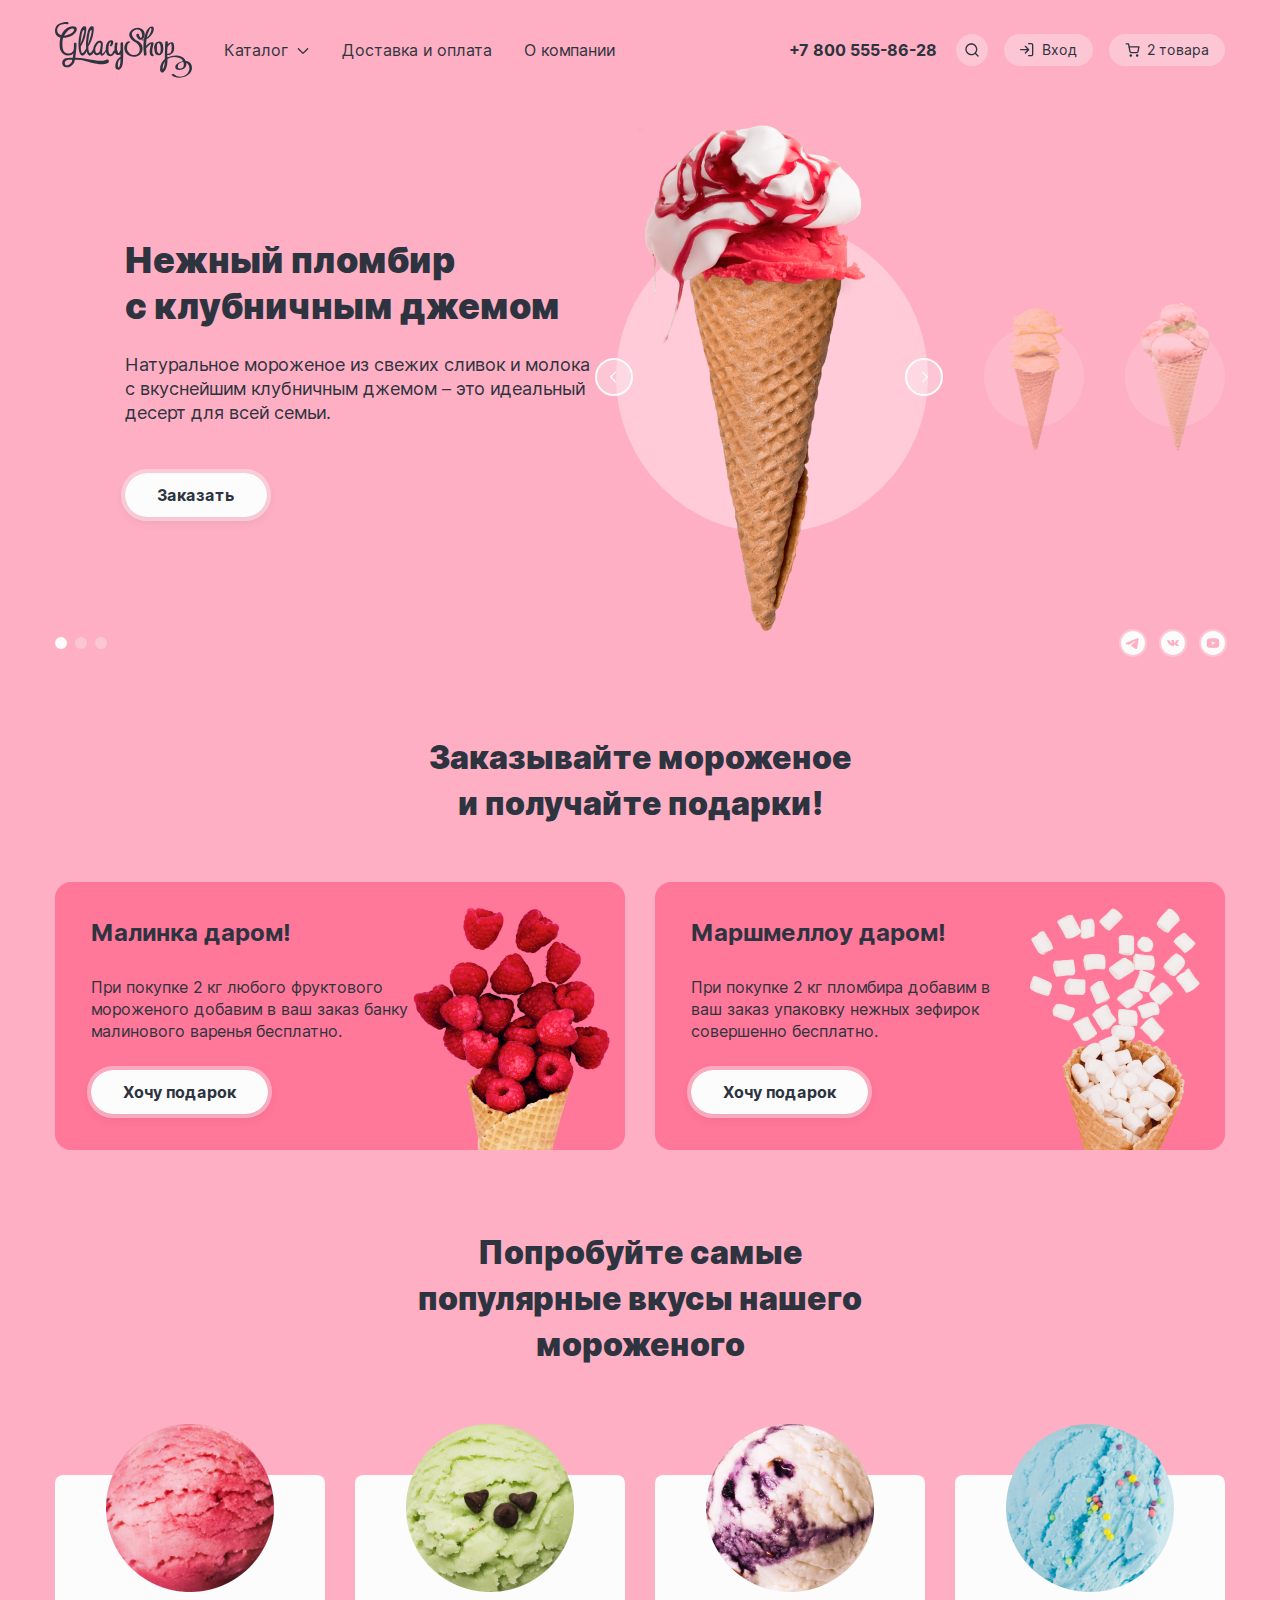
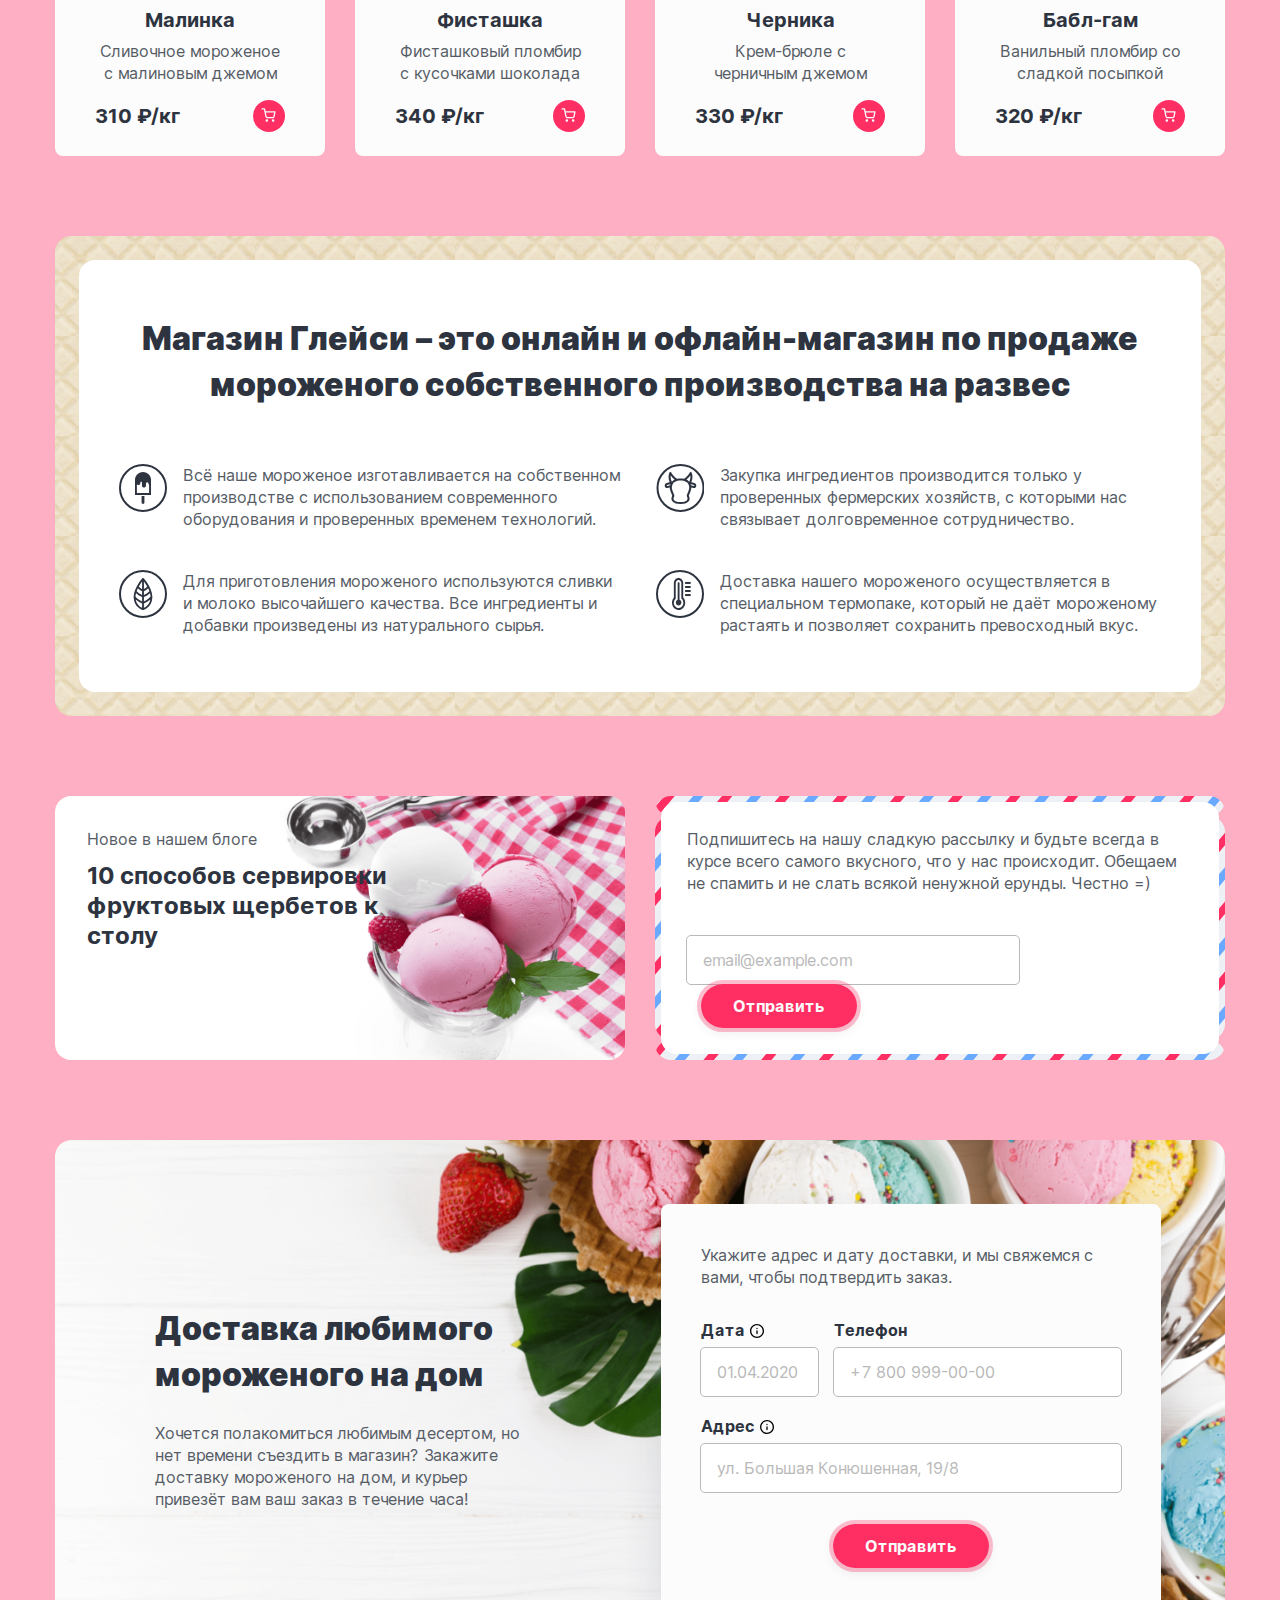
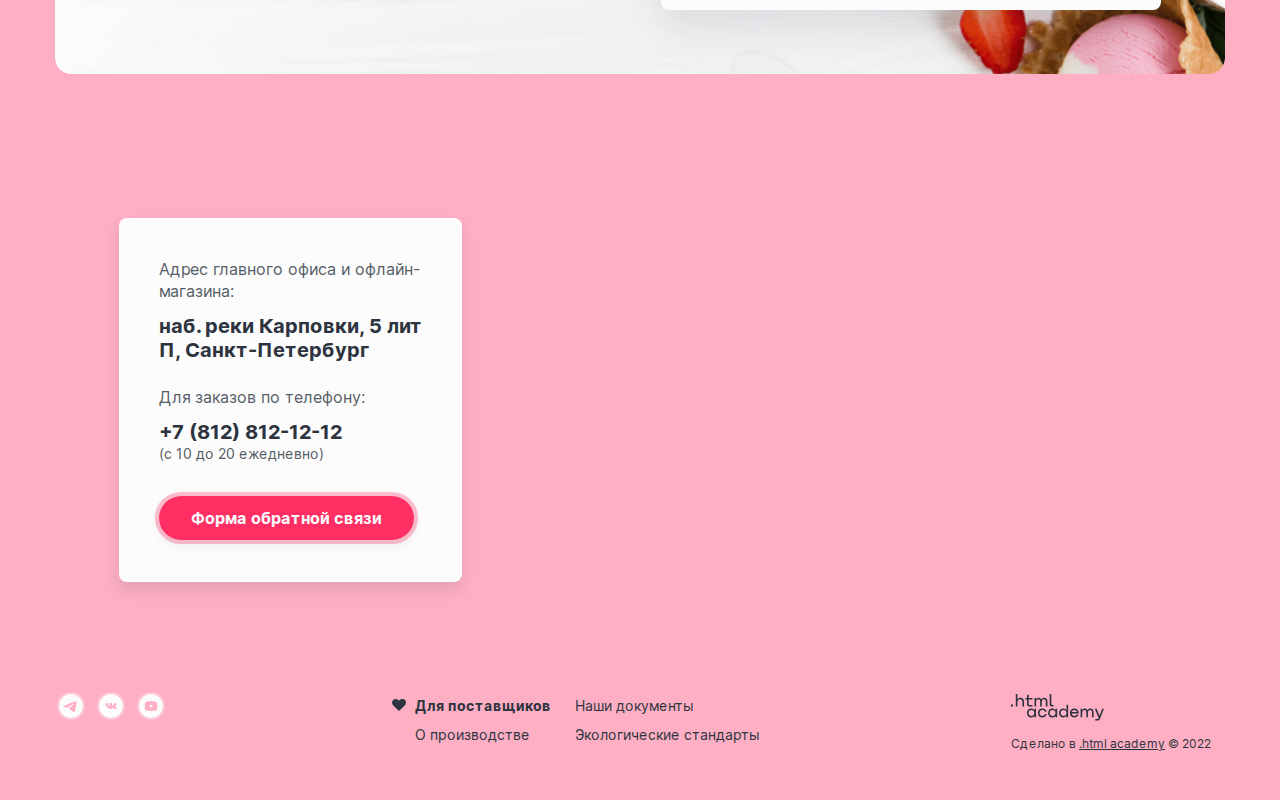
==== commit 774bfefe: "Тултип" ====
--- a/index.html
+++ b/index.html
@@ -384,25 +384,27 @@
         </ul>
       </section>
       <section class="advantages">
-        <h2 class="advantages-title">Магазин Глейси – это онлайн и офлайн-магазин по продаже мороженого собственного производства на развес</h2>
-        <ul class="advantages-list">
-          <li class="advantages-list-item">
-            <span class="advantages-item-icon"></span>
-            <p class="advantages-description">Всё наше мороженое изготавливается на собственном производстве с использованием современного оборудования и проверенных временем технологий.</p>
-          </li>
-          <li class="advantages-list-item">
-            <span class="advantages-item-icon"></span>
-            <p class="advantages-description">Закупка ингредиентов производится только у проверенных фермерских хозяйств, с которыми нас связывает долговременное сотрудничество.</p>
-          </li>
-          <li class="advantages-list-item">
-            <span class="advantages-item-icon"></span>
-            <p class="advantages-description">Для приготовления мороженого используются сливки и молоко высочайшего качества. Все ингредиенты и добавки произведены из натурального сырья.</p>
-          </li>
-          <li class="advantages-list-item">
-            <span class="advantages-item-icon"></span>
-            <p class="advantages-description">Доставка нашего мороженого осуществляется в специальном термопаке, который не даёт мороженому растаять и позволяет сохранить превосходный вкус.</p>
-          </li>
-        </ul>
+        <div class="advantages-wrapper">
+          <h2 class="advantages-title">Магазин Глейси – это онлайн и офлайн-магазин по продаже мороженого собственного производства на развес</h2>
+          <ul class="advantages-list">
+            <li class="advantages-list-item">
+              <span class="advantages-item-icon"></span>
+              <p class="advantages-description">Всё наше мороженое изготавливается на собственном производстве с использованием современного оборудования и проверенных временем технологий.</p>
+            </li>
+            <li class="advantages-list-item">
+              <span class="advantages-item-icon"></span>
+              <p class="advantages-description">Закупка ингредиентов производится только у проверенных фермерских хозяйств, с которыми нас связывает долговременное сотрудничество.</p>
+            </li>
+            <li class="advantages-list-item">
+              <span class="advantages-item-icon"></span>
+              <p class="advantages-description">Для приготовления мороженого используются сливки и молоко высочайшего качества. Все ингредиенты и добавки произведены из натурального сырья.</p>
+            </li>
+            <li class="advantages-list-item">
+              <span class="advantages-item-icon"></span>
+              <p class="advantages-description">Доставка нашего мороженого осуществляется в специальном термопаке, который не даёт мороженому растаять и позволяет сохранить превосходный вкус.</p>
+            </li>
+          </ul>
+        </div>
       </section>
       <div class="news-submit-wrapper">
         <aside class="news">
@@ -410,12 +412,14 @@
           <h2 class="news-title">10 способов сервировки фруктовых щербетов к столу</h2>
         </aside>
         <section class="submit">
-          <h2 class="submit-title visually-hidden">Подпишитесь на рассылку</h2>
-          <p class="submit-description">Подпишитесь на нашу сладкую рассылку и будьте всегда в курсе всего самого вкусного, что у нас происходит. Обещаем не спамить и не слать всякой ненужной ерунды. Честно =)</p>
-          <form class="submit-form" action="https://echo.htmlacademy.ru/" method="post">
-            <input class="form-input submit-input" type="email" name="email" placeholder="email@example.com" required>
-            <button class="button red-button submit-button" type="submit">Отправить</button>
-          </form>
+          <div class="submit-wrapper">
+            <h2 class="submit-title visually-hidden">Подпишитесь на рассылку</h2>
+            <p class="submit-description">Подпишитесь на нашу сладкую рассылку и будьте всегда в курсе всего самого вкусного, что у нас происходит. Обещаем не спамить и не слать всякой ненужной ерунды. Честно =)</p>
+            <form class="submit-form" action="https://echo.htmlacademy.ru/" method="post">
+              <input class="form-input submit-input" type="email" name="email" placeholder="email@example.com" required>
+              <button class="button red-button submit-button" type="submit">Отправить</button>
+            </form>
+          </div>
         </section>
       </div>
       <section class="delivery">
@@ -428,7 +432,17 @@
           <form class="delivery-form" action="https://echo.htmlacademy.ru/" method="post">
             <div class="delivery-form-input-wrapper">
               <p class="delivery-form-group delivery-form-date">
-                <label class="delivery-form-label" for="delivery-form-date">Дата</label>
+                <span class="form-label form-label-icon">
+                  <label class="delivery-form-label" for="delivery-form-date">Дата</label>
+                  <span class="tooltip">
+                    <button class="tooltip-toggle" type="button" aria-labelledby="tooltip-label-date">
+                      <svg class="tooltip-icon" width="16" height="16" viewBox="0 0 16 16" fill="currentColor" xmlns="http://www.w3.org/2000/svg">
+                        <path fill-rule="evenodd" clip-rule="evenodd" d="M8.00027 2.33333C4.87051 2.33333 2.33333 4.87051 2.33333 8.00027C2.33333 11.13 4.87051 13.6672 8.00027 13.6672C11.13 13.6672 13.6672 11.13 13.6672 8.00027C13.6672 4.87051 11.13 2.33333 8.00027 2.33333ZM1 8.00027C1 4.13413 4.13413 1 8.00027 1C11.8664 1 15.0005 4.13413 15.0005 8.00027C15.0005 11.8664 11.8664 15.0005 8.00027 15.0005C4.13413 15.0005 1 11.8664 1 8.00027ZM8.00006 7.33332C8.36825 7.33332 8.66672 7.6318 8.66672 7.99999V10.5334C8.66672 10.9016 8.36825 11.2001 8.00006 11.2001C7.63187 11.2001 7.33339 10.9016 7.33339 10.5334V7.99999C7.33339 7.6318 7.63187 7.33332 8.00006 7.33332ZM8.00006 4.79989C7.63187 4.79989 7.33339 5.09836 7.33339 5.46655C7.33339 5.83474 7.63187 6.13322 8.00006 6.13322H8.00672C8.37491 6.13322 8.67339 5.83474 8.67339 5.46655C8.67339 5.09836 8.37491 4.79989 8.00672 4.79989H8.00006Z"/>
+                      </svg>
+                    </button>
+                    <span class="tooltip-text" role="tooltip" id="tooltip-label-date">Введите дату доставки</span>
+                  </span>
+                </span>
                 <input class="form-input" id="delivery-form-date" name="delivery-form-date" type="text" placeholder="01.04.2020" required>
               </p>
               <p class="delivery-form-group delivery-form-tel">
@@ -436,7 +450,17 @@
                 <input class="form-input" id="delivery-form-tel" name="delivery-form-tel" type="text" placeholder="+7 800 999-00-00" required>
               </p>
               <p class="delivery-form-group delivery-form-address">
-                <label class="delivery-form-label" for="delivery-form-address">Адрес</label>
+                <span class="form-label form-label-icon">
+                  <label class="delivery-form-label" for="delivery-form-address">Адрес</label>
+                  <span class="tooltip">
+                    <button class="tooltip-toggle" type="button" aria-labelledby="tooltip-label-date">
+                      <svg class="tooltip-icon" width="16" height="16" viewBox="0 0 16 16" fill="currentColor" xmlns="http://www.w3.org/2000/svg">
+                        <path fill-rule="evenodd" clip-rule="evenodd" d="M8.00027 2.33333C4.87051 2.33333 2.33333 4.87051 2.33333 8.00027C2.33333 11.13 4.87051 13.6672 8.00027 13.6672C11.13 13.6672 13.6672 11.13 13.6672 8.00027C13.6672 4.87051 11.13 2.33333 8.00027 2.33333ZM1 8.00027C1 4.13413 4.13413 1 8.00027 1C11.8664 1 15.0005 4.13413 15.0005 8.00027C15.0005 11.8664 11.8664 15.0005 8.00027 15.0005C4.13413 15.0005 1 11.8664 1 8.00027ZM8.00006 7.33332C8.36825 7.33332 8.66672 7.6318 8.66672 7.99999V10.5334C8.66672 10.9016 8.36825 11.2001 8.00006 11.2001C7.63187 11.2001 7.33339 10.9016 7.33339 10.5334V7.99999C7.33339 7.6318 7.63187 7.33332 8.00006 7.33332ZM8.00006 4.79989C7.63187 4.79989 7.33339 5.09836 7.33339 5.46655C7.33339 5.83474 7.63187 6.13322 8.00006 6.13322H8.00672C8.37491 6.13322 8.67339 5.83474 8.67339 5.46655C8.67339 5.09836 8.37491 4.79989 8.00672 4.79989H8.00006Z"/>
+                      </svg>
+                    </button>
+                    <span class="tooltip-text" role="tooltip" id="tooltip-label-date">Введите название улицы, дома и квартиры</span>
+                  </span>
+                </span>
                 <input class="form-input" id="delivery-form-address" name="delivery-form-address" type="text" placeholder="ул. Большая Конюшенная, 19/8" required>
               </p>
             </div>
--- a/styles/styles.css
+++ b/styles/styles.css
@@ -195,11 +195,12 @@
   outline: 2px solid #2d3440;
 }
 
-.form-input:invalid {
+.form-input:invalid:not(:placeholder-shown) {
   outline: 1px solid #ea5454;
 }
 
-.form-input:invalid:hover {
+.form-input:invalid:not(:placeholder-shown):hover,
+.form-input:invalid:not(:placeholder-shown):focus {
   outline: 2px solid #ea5454;
 }
 
@@ -1072,12 +1073,15 @@
 }
 
 .advantages {
+  padding: 24px;
   margin-bottom: 80px;
+  background-image: url("../images/advantages-border-pattern.png");
+  border-radius: 16px;
+}
+
+.advantages-wrapper {
   padding: 56px 40px;
   background-color: #ffffff;
-  border: 24px solid;
-  border-image: url("../images/advantages-border.png");
-  border-image-slice: 30;
   border-radius: 16px;
 }
 
@@ -1158,12 +1162,17 @@
 }
 
 .submit {
+  padding: 6px;
+  background-image: url("../images/submit-border.png");
+  background-position: center;
+  background-size: 570px 224px;
+  border-radius: 16px;
+}
+
+.submit-wrapper {
   padding: 26px;
   background-color: #ffffff;
   border-radius: 16px;
-  border: 6px solid;
-  border-image: url("../images/submit-border.png");
-  border-image-slice: 16;
 }
 
 .submit-description {
@@ -1248,6 +1257,87 @@
 .delivery-form-button {
   display: block;
   margin: 0 auto;
+}
+
+.form-label {
+  display: flex;
+}
+
+.form-label-icon {
+  position: relative;
+  padding-right: 16px;
+}
+
+.tooltip {
+  position: relative;
+  margin-top: 3px;
+  margin-left: 4px;
+  width: 16px;
+  height: 16px;
+}
+
+.tooltip-toggle {
+  display: block;
+  padding: 0;
+  margin: 0;
+  border: none;
+  background-color: transparent;
+}
+
+.tooltip-icon {
+  display: block;
+  width: 100%;
+  height: 100%;
+}
+
+.tooltip-toggle:hover .tooltip-icon {
+  color: #2d3440;
+}
+
+.tooltip-text {
+  box-sizing: border-box;
+  position: absolute;
+  display: none;
+  top: -9px;
+  left: 22px;
+  min-width: 162px;
+  padding: 10px 8px;
+  margin-left: 2px;
+  font-size: 12px;
+  line-height: 16px;
+  color: #565c66;
+  background-color: #fcfcfc;
+  border: 1px solid #B9B9B9;
+  box-shadow: 0 2px 12px rgba(173, 152, 143, 0.18);
+  border-radius: 1px;
+  z-index: 1;
+}
+
+.tooltip-text::before,
+.tooltip-text::after {
+  position: absolute;
+  display: block;
+  content: "";
+  top: 9px;
+  width: 0;
+  height: 0;
+  border: 7px solid transparent;
+  border-left-width: 0;
+}
+
+.tooltip-text::before {
+  left: -8px;
+  border-right-color: #b9b9b9;
+}
+
+.tooltip-text::after {
+  left: -7px;
+  border-right-color: #fcfcfc;
+}
+
+.tooltip-toggle:hover + .tooltip-text,
+.tooltip-toggle:focus + .tooltip-text {
+  display: block;
 }
 
 .contacts {
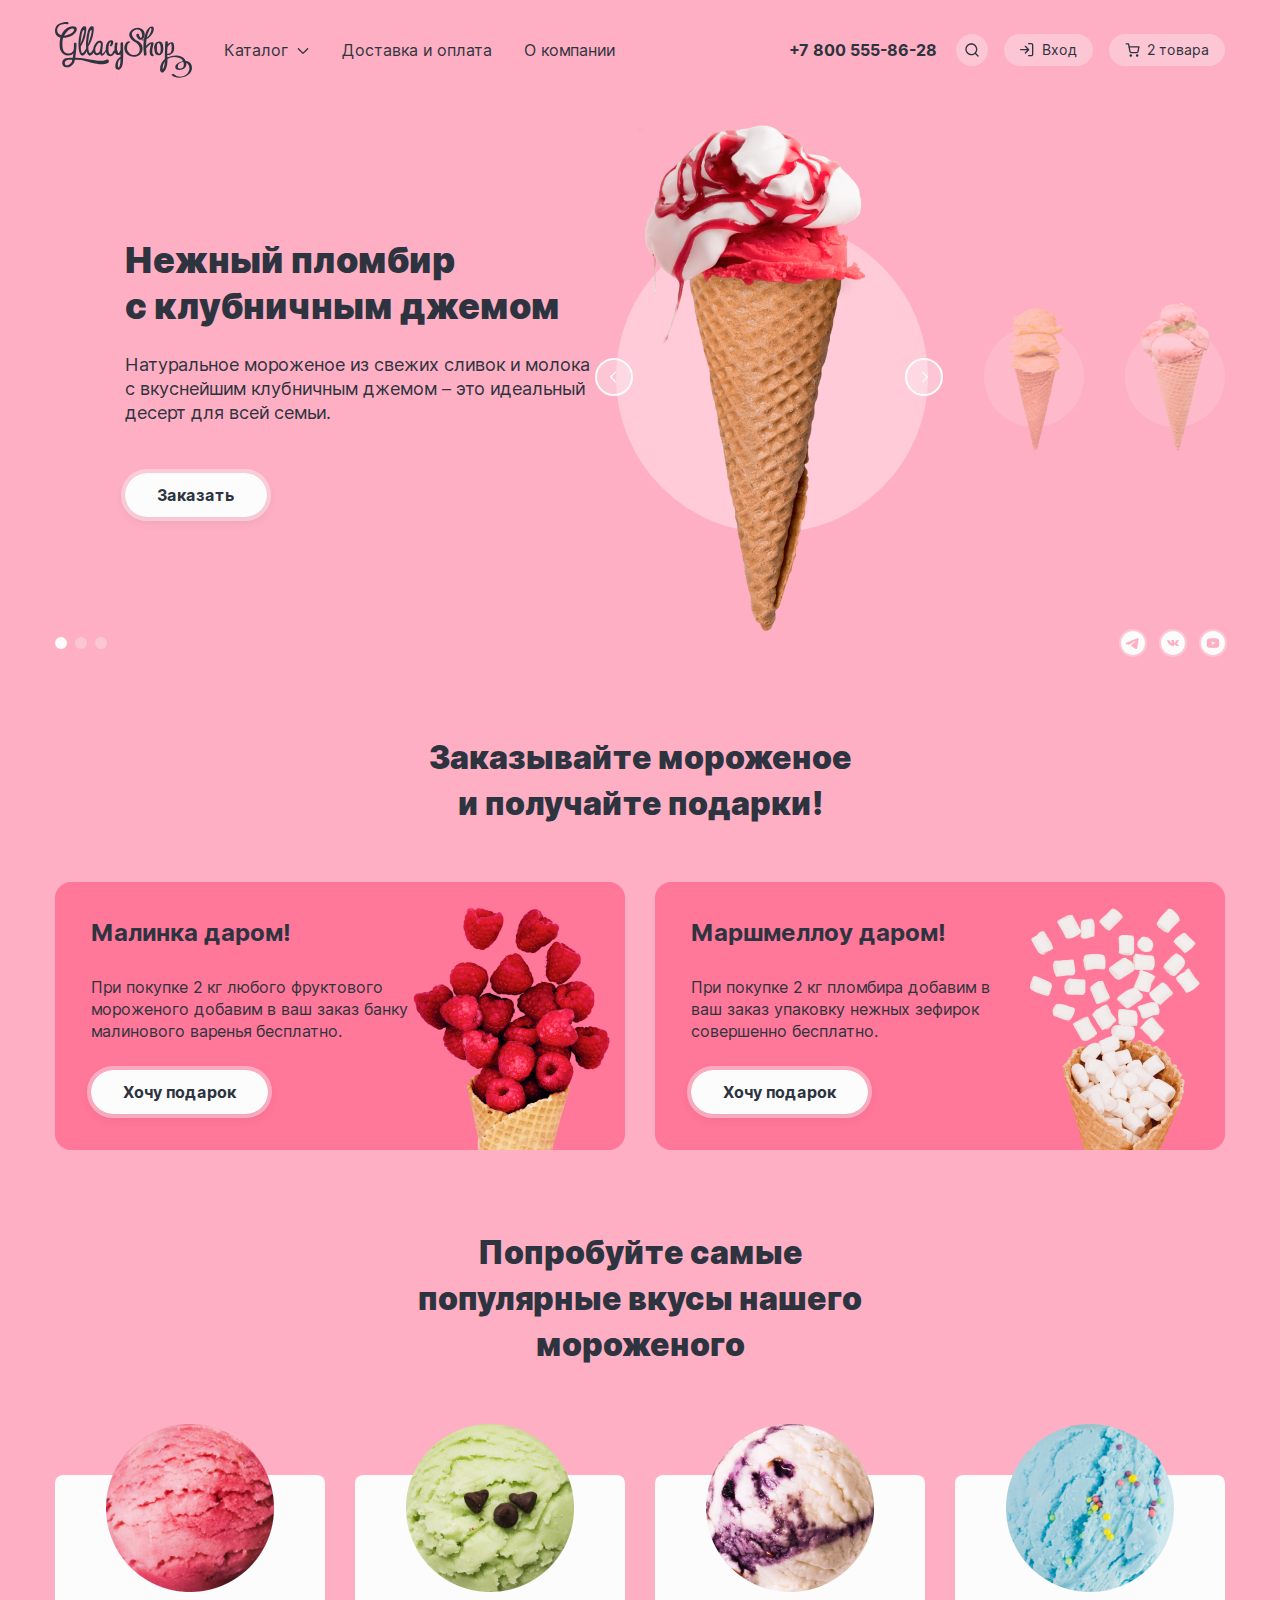
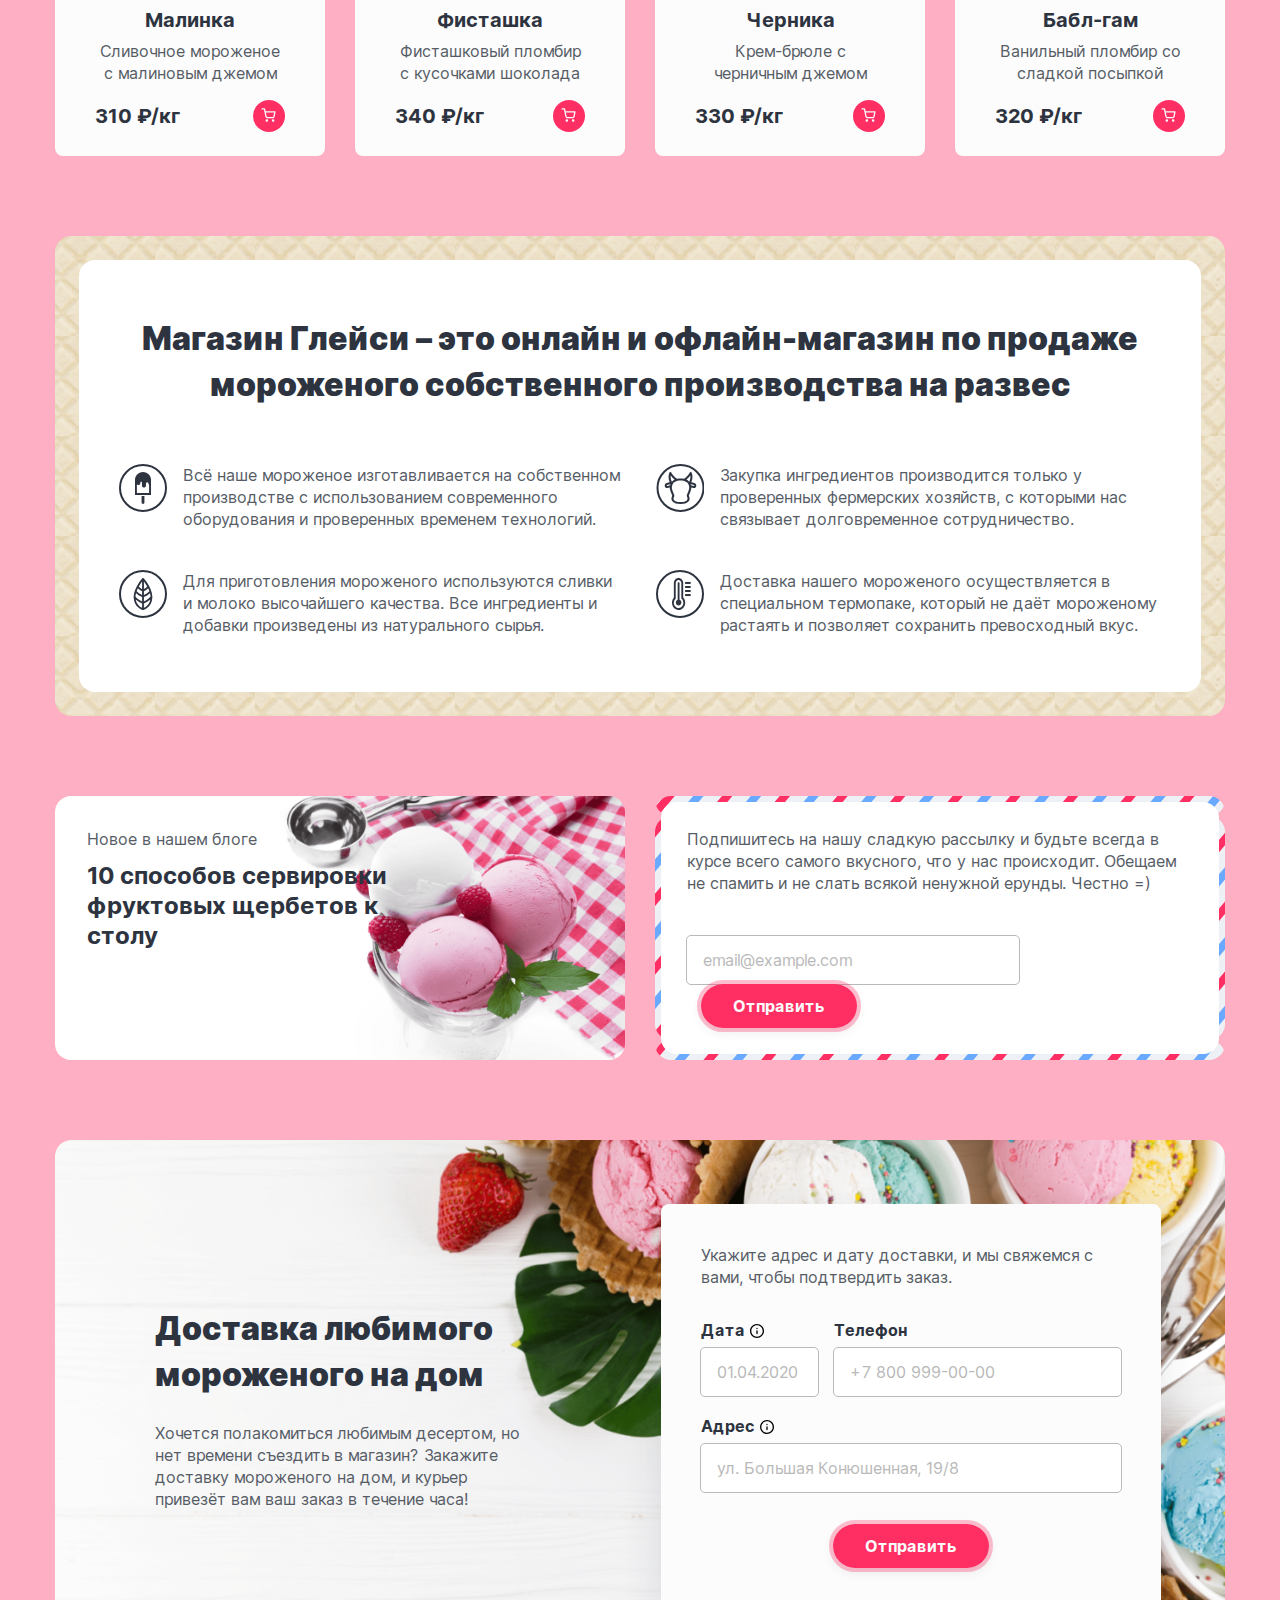
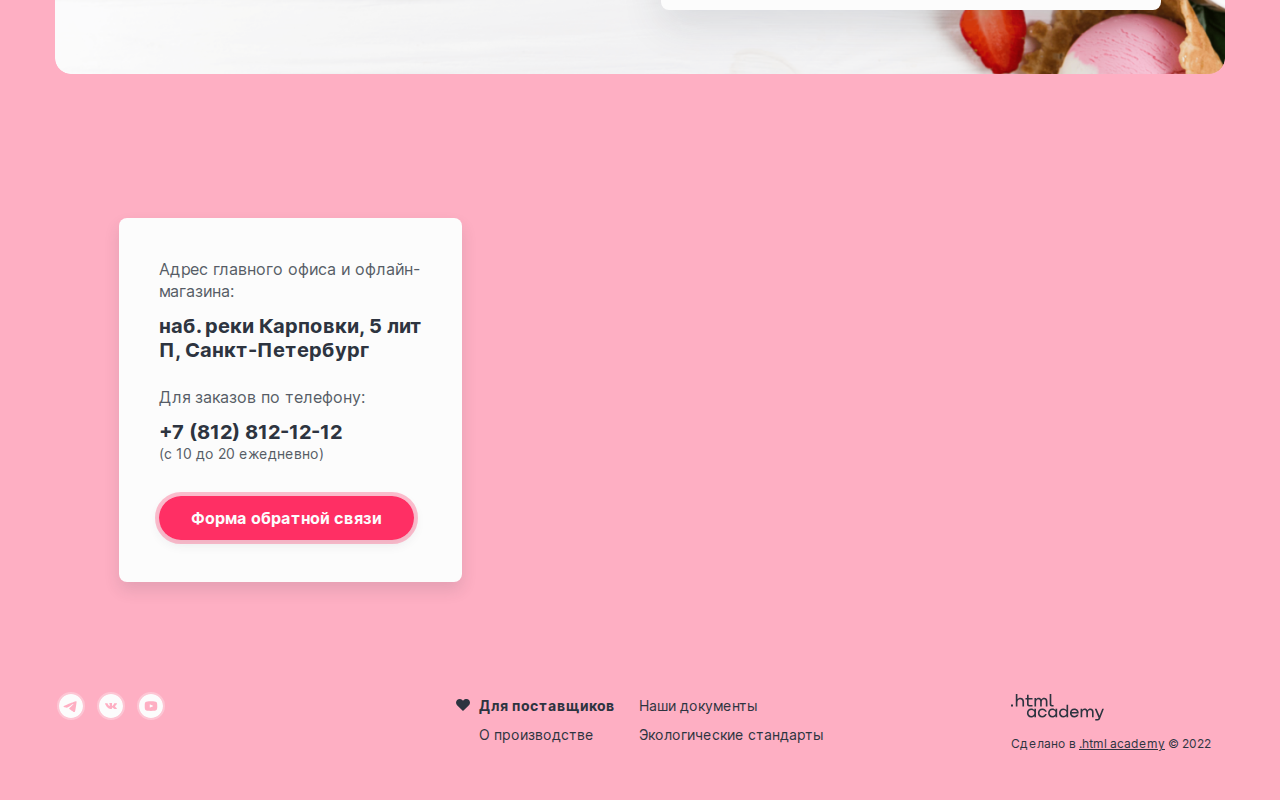
==== commit 51379e7a: "Фавиконка" ====
--- a/index.html
+++ b/index.html
@@ -4,7 +4,7 @@
   <meta charset="UTF-8">
   <meta http-equiv="X-UA-Compatible" content="IE=edge">
   <meta name="viewport" content="width=device-width, initial-scale=1.0">
-  <link rel="icon" href="images/favicon.svg">
+  <link rel="icon" type="image/png" sizes="32x32" href="images/favicon.png">
   <link rel="stylesheet" href="styles/styles.css">
   <title>Глейси</title>
 </head>
--- a/styles/styles.css
+++ b/styles/styles.css
@@ -1393,13 +1393,14 @@
 }
 
 .footer-social-list {
-  max-width: 168px;
+  min-width: 208px;
 }
 
 .footer-menu {
   display: grid;
   grid-template-columns: repeat(2, auto);
   column-gap: 24px;
+  padding-left: 24px;;
 }
 
 .footer-menu-link {
@@ -1519,6 +1520,10 @@
   resize: none;
 }
 
+.modal-textarea::placeholder {
+  color: #b9b9b9;
+}
+
 .modal-textarea:hover {
   outline: 1px solid #2d3440;
 }
@@ -1564,7 +1569,7 @@
 }
 
 .main-catalog {
-  padding-top: 32px;
+  padding-top: 36px;
 }
 
 .catalog-title {
@@ -1601,6 +1606,7 @@
 }
 
 .filter-title {
+  display: inline-flex;
   padding-left: 16px;
   margin-bottom: 8px;
   font-size: 14px;
@@ -1712,6 +1718,10 @@
   position: relative;
   display: block;
   padding-left: 24px;
+}
+
+.filter-group-price .control {
+  padding-left: 5px;
 }
 
 .control-mark {
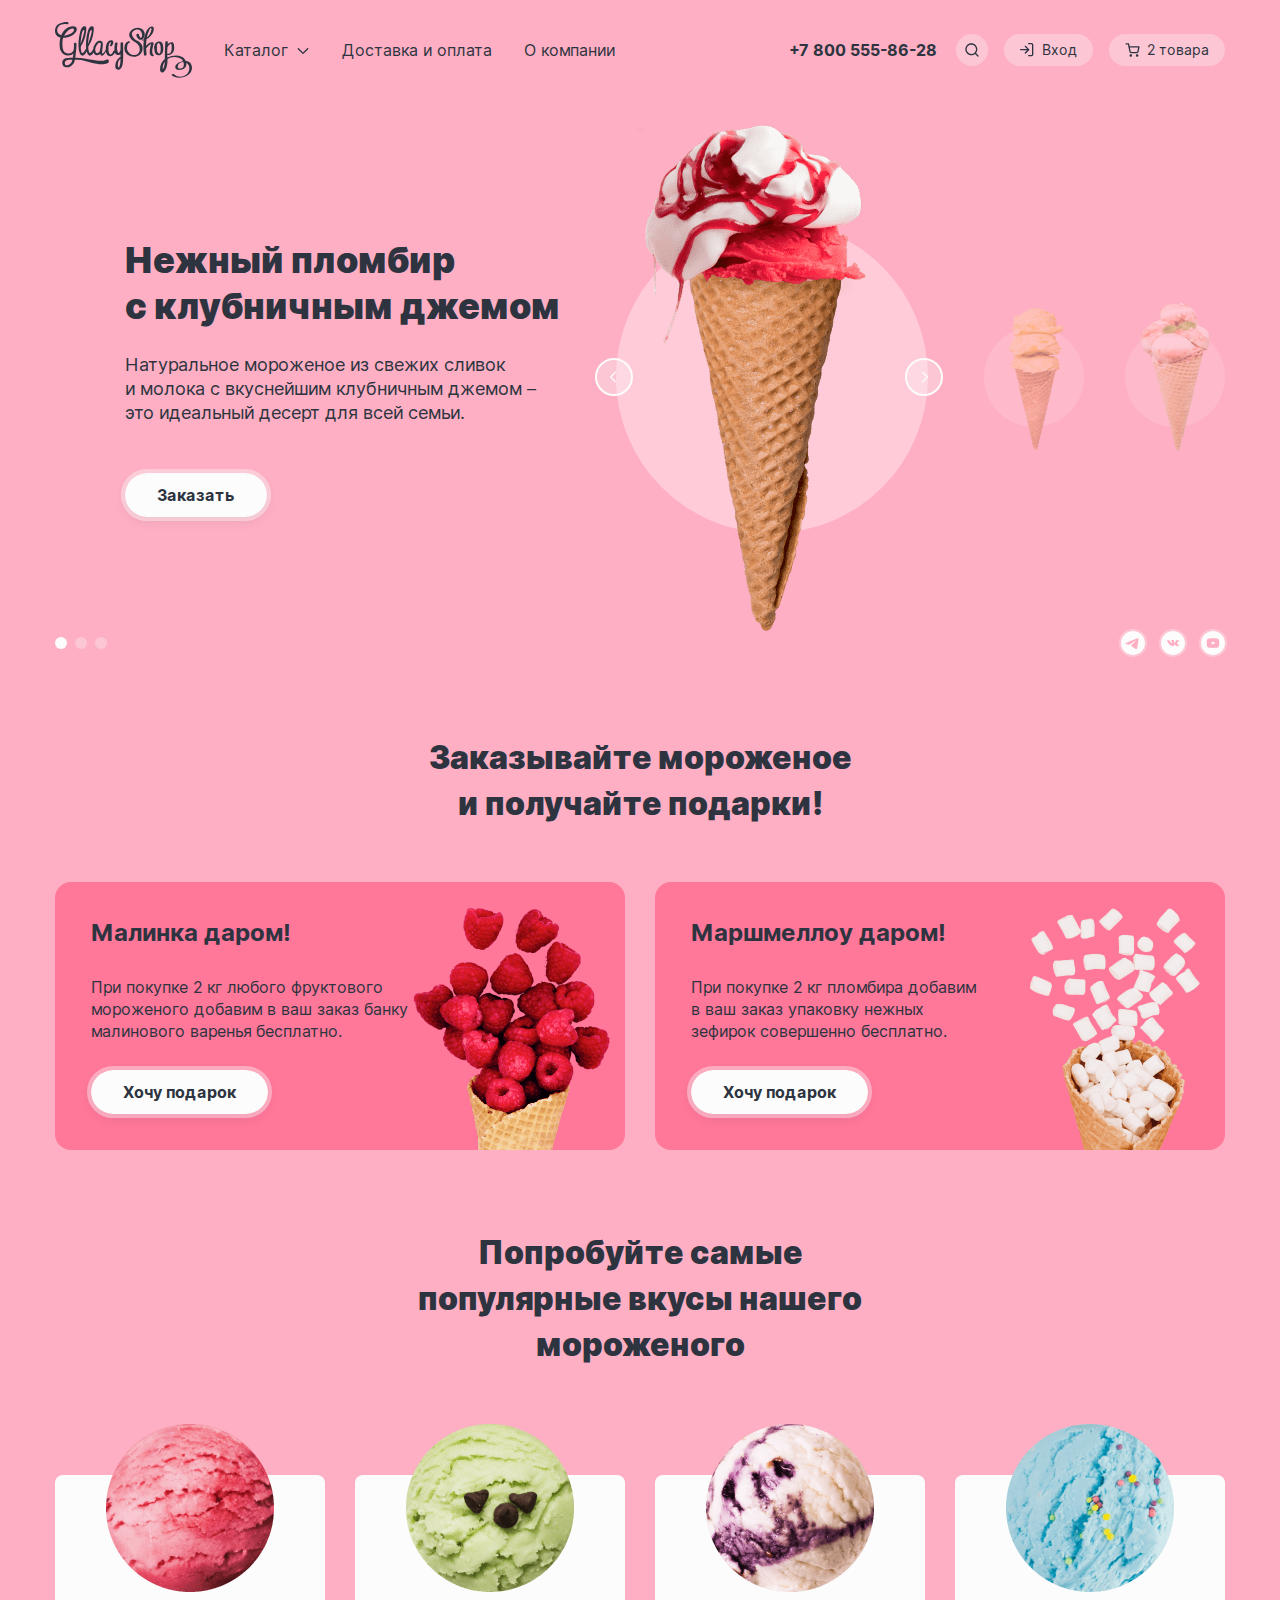
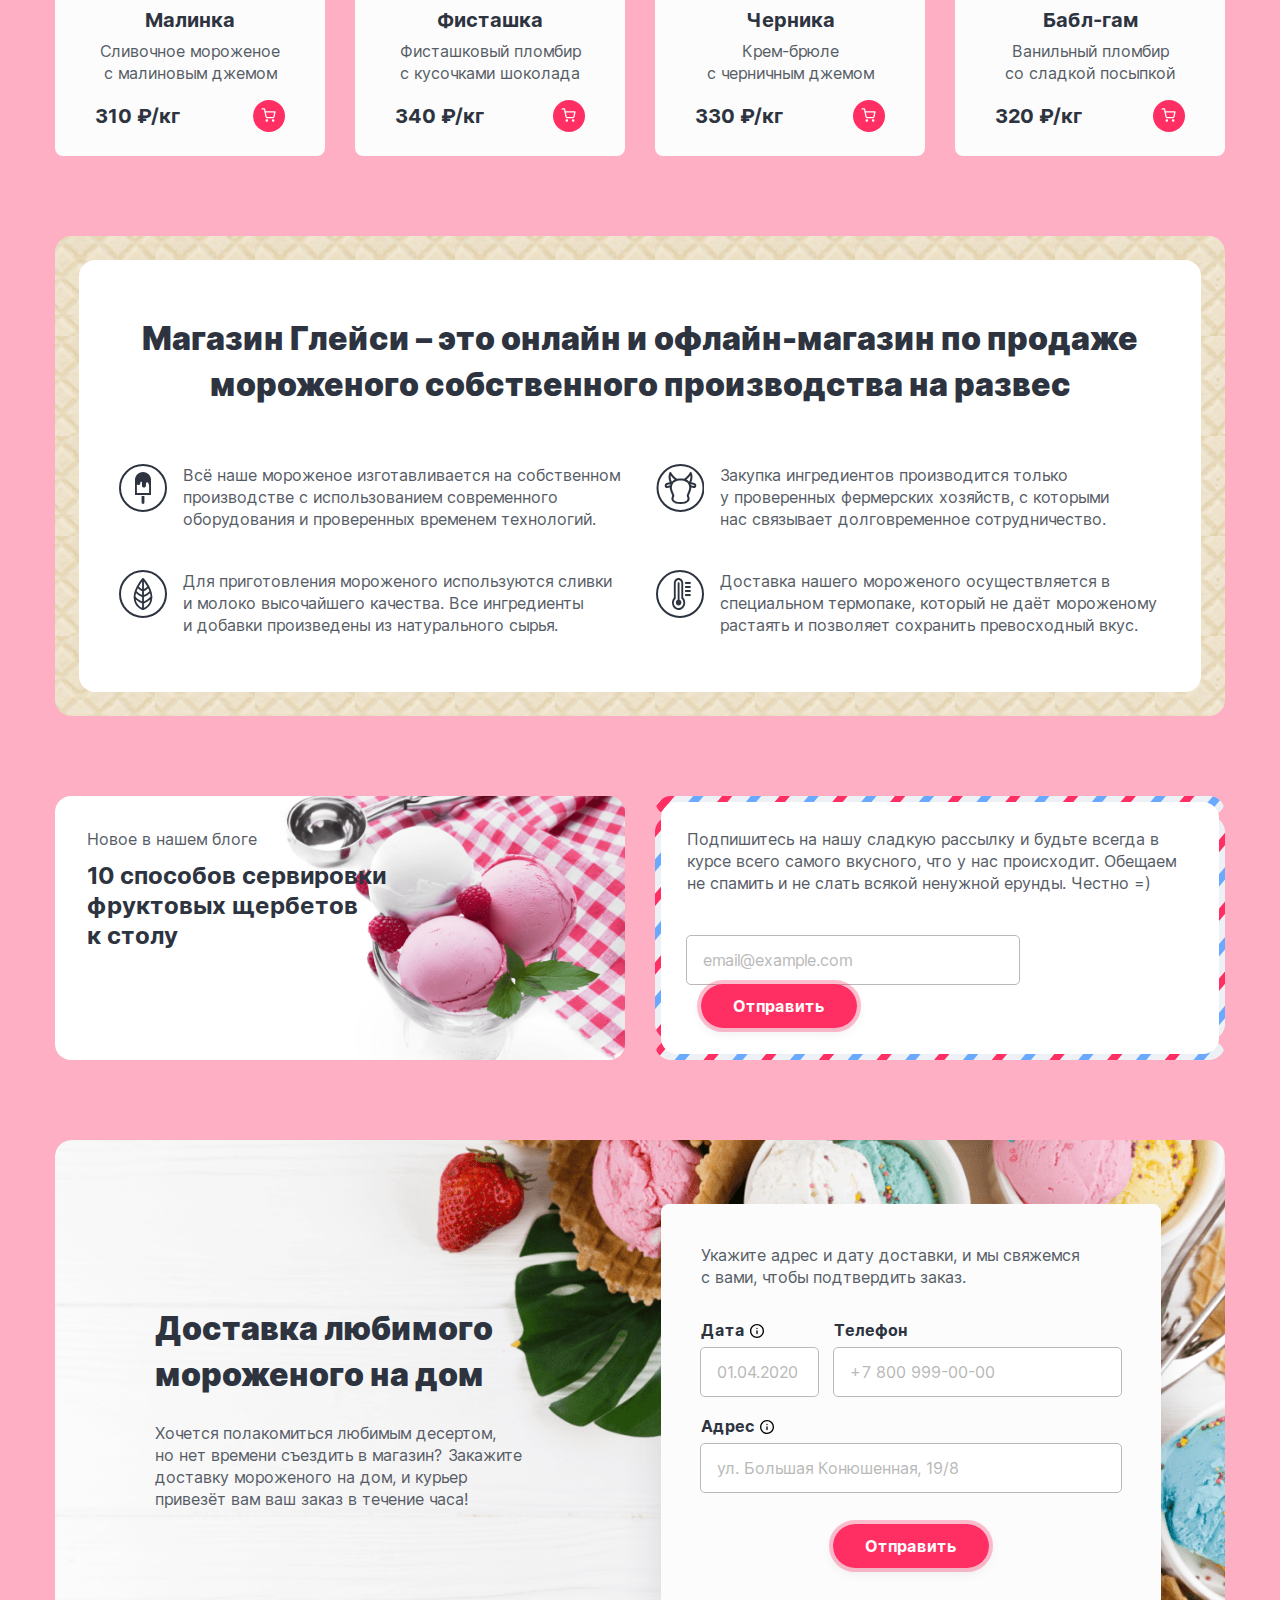
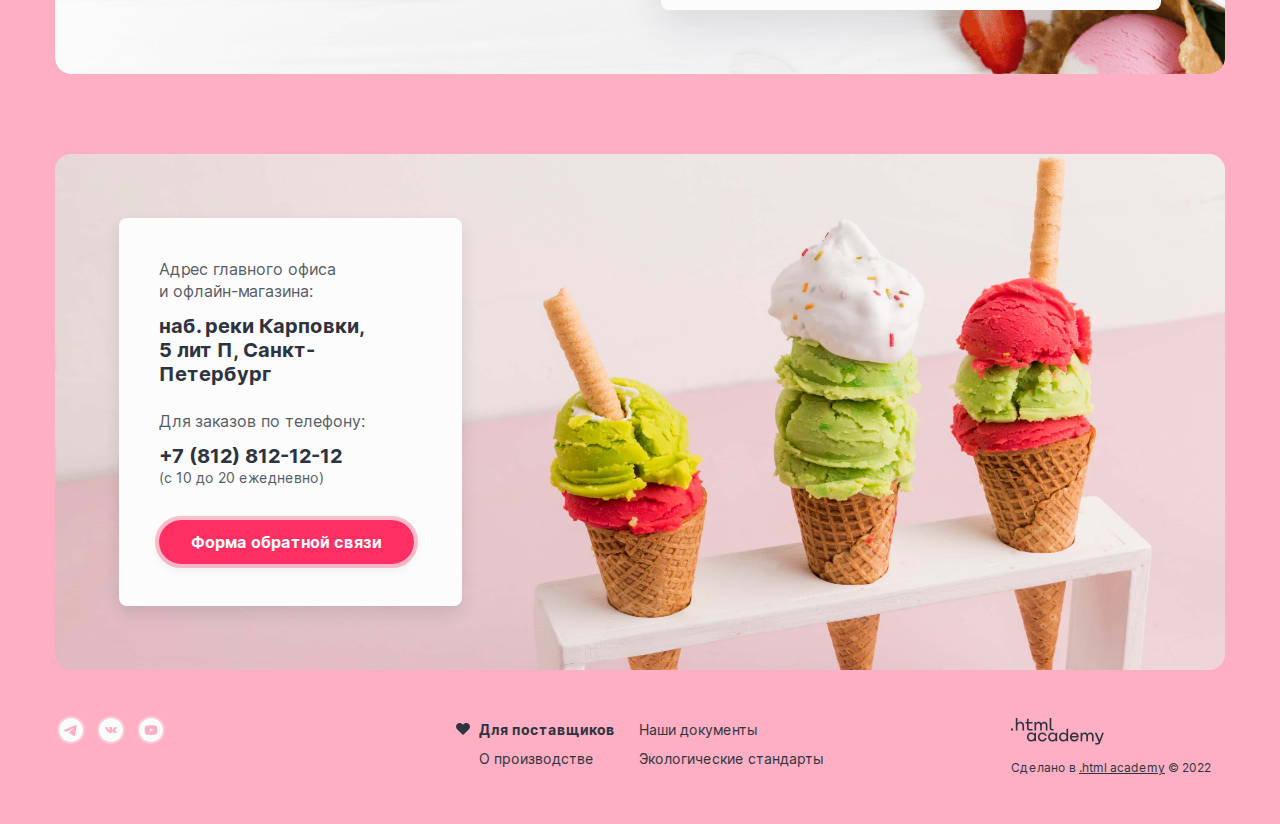
==== commit 22dd2351: "Исправление переносов текста по макету" ====
--- a/index.html
+++ b/index.html
@@ -63,7 +63,7 @@
             </a>
             <div class="popover popover-search">
               <form class="popover-search-form" action="https://echo.htmlacademy.ru/" method="get">
-                <input class="form-input" type="text" placeholder="Поиск по сайту">
+                <input class="form-input" type="search" placeholder="Поиск по сайту">
               </form>
             </div>
           </li>
@@ -147,8 +147,8 @@
         <ol class="slider-list">
           <li class="slider-item slider-item-current">
             <div class="slider-item-desc-wrapper">
-              <h2 class="slider-product-title">Нежный пломбир с&nbsp;клубничным джемом</h2>
-              <p class="slider-product-description">Натуральное мороженое из свежих сливок и молока с вкуснейшим клубничным джемом – это идеальный десерт для всей семьи.</p>
+              <h2 class="slider-product-title">Нежный пломбир<br> с клубничным джемом</h2>
+              <p class="slider-product-description">Натуральное мороженое из свежих сливок<br> и молока с вкуснейшим клубничным джемом –<br> это идеальный десерт для всей семьи.</p>
               <button class="button slider-product-button" type="button">Заказать</button>
             </div>
             <div class="slider-item-images-wrapper">
@@ -182,7 +182,7 @@
           <li class="slider-item">
             <div class="slider-item-desc-wrapper">
               <h2 class="slider-product-title">Сливочное мороженое со вкусом банана</h2>
-              <p class="slider-product-description">Сливочное мороженое с ярким банановым вкусом подарит вам свежесть и наслаждение даже в самый жаркий летний день.</p>
+              <p class="slider-product-description">Сливочное мороженое с ярким банановым<br> вкусом подарит вам свежесть и наслаждение<br> даже в самый жаркий летний день.</p>
               <button class="button slider-product-button" type="button">Заказать</button>
             </div>
             <div class="slider-item-images-wrapper">
@@ -215,8 +215,8 @@
           </li>
           <li class="slider-item">
             <div class="slider-item-desc-wrapper">
-              <h2 class="slider-product-title">Карамельный пломбир с маршмеллоу</h2>
-              <p class="slider-product-description">Необычный сладкий десерт с карамельным топпингом и кусочками зефира завоюет сердца сладкоежек всех возрастов.</p>
+              <h2 class="slider-product-title">Карамельный пломбир<br> с маршмеллоу</h2>
+              <p class="slider-product-description">Необычный сладкий десерт с карамельным топпингом и кусочками зефира завоюет<br> сердца сладкоежек всех возрастов.</p>
               <button class="button slider-product-button" type="button">Заказать</button>
             </div>
             <div class="slider-item-images-wrapper">
@@ -309,7 +309,7 @@
           </section>
           <section class="present present-marmel">
             <h3 class="present-title">Маршмеллоу даром!</h3>
-            <p class="present-description">При покупке 2 кг пломбира добавим в ваш заказ упаковку нежных зефирок совершенно бесплатно.</p>
+            <p class="present-description">При покупке 2 кг пломбира добавим<br> в ваш заказ упаковку нежных<br> зефирок совершенно бесплатно.</p>
             <a class="button present-button" href="#">Хочу подарок</a>
           </section>
         </div>
@@ -353,7 +353,7 @@
             <img class="product-item-image" src="images/blueberry.png" width="168" height="168" alt="Черника.">
             <div class="product-item-wrapper">
               <h3 class="product-item-title">Черника</h3>
-              <p class="product-item-description">Крем-брюле с черничным джемом</p>
+              <p class="product-item-description">Крем-брюле<br> с черничным джемом</p>
               <div class="product-item-cart-wrapper">
                 <span class="product-item-price">330 ₽/кг</span>
                 <button class="product-item-button" type="button">
@@ -369,7 +369,7 @@
             <img class="product-item-image" src="images/bubble_gum.png" width="168" height="168" alt="Бабл-гам.">
             <div class="product-item-wrapper">
               <h3 class="product-item-title">Бабл-гам</h3>
-              <p class="product-item-description">Ванильный пломбир со сладкой посыпкой</p>
+              <p class="product-item-description">Ванильный пломбир<br> со сладкой посыпкой</p>
               <div class="product-item-cart-wrapper">
                 <span class="product-item-price">320 ₽/кг</span>
                 <button class="product-item-button" type="button">
@@ -393,11 +393,11 @@
             </li>
             <li class="advantages-list-item">
               <span class="advantages-item-icon"></span>
-              <p class="advantages-description">Закупка ингредиентов производится только у проверенных фермерских хозяйств, с которыми нас связывает долговременное сотрудничество.</p>
+              <p class="advantages-description">Закупка ингредиентов производится только<br> у проверенных фермерских хозяйств, с которыми<br> нас связывает долговременное сотрудничество.</p>
             </li>
             <li class="advantages-list-item">
               <span class="advantages-item-icon"></span>
-              <p class="advantages-description">Для приготовления мороженого используются сливки и молоко высочайшего качества. Все ингредиенты и добавки произведены из натурального сырья.</p>
+              <p class="advantages-description">Для приготовления мороженого используются сливки и молоко высочайшего качества. Все ингредиенты<br> и добавки произведены из натурального сырья.</p>
             </li>
             <li class="advantages-list-item">
               <span class="advantages-item-icon"></span>
@@ -409,7 +409,7 @@
       <div class="news-submit-wrapper">
         <aside class="news">
           <p class="news-description">Новое в нашем блоге</p>
-          <h2 class="news-title">10 способов сервировки фруктовых щербетов к столу</h2>
+          <h2 class="news-title">10 способов сервировки фруктовых щербетов<br> к столу</h2>
         </aside>
         <section class="submit">
           <div class="submit-wrapper">
@@ -425,10 +425,10 @@
       <section class="delivery">
         <div class="delivery-text-wrapper">
           <h2 class="delivery-title">Доставка любимого мороженого на дом</h2>
-          <p class="delivery-description">Хочется полакомиться любимым десертом, но нет времени съездить в магазин? Закажите доставку мороженого на дом, и курьер привезёт вам ваш заказ в течение часа!</p>
+          <p class="delivery-description">Хочется полакомиться любимым десертом,<br> но нет времени съездить в магазин? Закажите доставку мороженого на дом, и курьер привезёт вам ваш заказ в течение часа!</p>
         </div>
         <div class="delivery-form-wrapper">
-          <p class="delivery-form-description">Укажите адрес и дату доставки, и мы свяжемся с вами, чтобы подтвердить заказ.</p>
+          <p class="delivery-form-description">Укажите адрес и дату доставки, и мы свяжемся<br> с вами, чтобы подтвердить заказ.</p>
           <form class="delivery-form" action="https://echo.htmlacademy.ru/" method="post">
             <div class="delivery-form-input-wrapper">
               <p class="delivery-form-group delivery-form-date">
@@ -471,9 +471,9 @@
       <section class="contacts">
         <h2 class="visually-hidden">Контакты</h2>
         <div class="contacts-wrapper">
-          <p class="contacts-description">Адрес главного офиса и офлайн-магазина:</p>
+          <p class="contacts-description">Адрес главного офиса<br> и офлайн-магазина:</p>
           <address class="contacts-address">
-            <p class="contacts-address-text">наб. реки Карповки, 5 лит П, Санкт-Петербург</p>
+            <p class="contacts-address-text">наб. реки Карповки,<br> 5 лит П, Санкт-Петербург</p>
           </address>
           <p class="contacts-description">Для заказов по телефону:</p>
           <a class="contacts-tel-link" href="tel:+78128121212">+7 (812) 812-12-12</a>
--- a/styles/styles.css
+++ b/styles/styles.css
@@ -381,6 +381,11 @@
   z-index: 1;
   background-color: #fcfcfc;
   border-radius: 4px;
+  box-shadow: 0 8px 16px rgba(45, 52, 64, 0.12);
+}
+
+.popover-search-form .form-input{
+  width: 100%;
 }
 
 .navigation-item-login {
@@ -424,6 +429,7 @@
   padding: 48px 48px 52px 48px;
   background-color: #fcfcfc;
   border-radius: 4px;
+  box-shadow: 0 15px 40px rgba(45, 52, 64, 0.12);
   z-index: 1;
 }
 
@@ -1740,54 +1746,40 @@
   color: #2d3440;
 }
 
-.control-input[type="radio"] + .control-mark {
-  background-image: url("../images/icons/radio-field.svg");
-}
-
-.control-input[type="radio"]:checked + .control-mark {
-  background-image: url("../images/icons/radio-checked.svg");
-}
-
-.control-input[type="radio"] + .control-mark:hover {
-  background-image: url("../images/icons/radio-field-hover.svg");
-}
-
-.control-input[type="radio"]:checked + .control-mark:hover {
-  background-image: url("../images/icons/radio-checked-hover.svg");
-}
-
-.control-input[type="radio"]:disabled + .control-mark {
-  background-image: url("../images/icons/radio-field-disabled.svg");
+.control-mark-icon {
+  fill: #2d3440;
+}
+
+.control-mark-icon:hover {
+  fill: #fcfcfc;
+}
+
+.control-mark-icon-checked {
+  display: none;
+  fill: #2d3440;
+}
+
+.control-mark-icon-checked:hover {
+  display: none;
+  fill: #fcfcfc;
+}
+
+.control-input:checked + .control-mark .control-mark-icon-checked {
+  display: inline;
+}
+
+.control-input:checked + .control-mark .control-mark-icon {
+  display: none;
+}
+
+.control-input:disabled + .control-mark,
+.control-input:checked:disabled + .control-mark {
   opacity: 0.4;
 }
 
-.control-input[type="radio"]:disabled:checked + .control-mark {
-  background-image: url("../images/icons/radio-checked-disabled.svg");
-}
-
-.control-input[type="checkbox"] + .control-mark {
-  background-image: url("../images/icons/checkbox-field.svg");
-}
-
-.control-input[type="checkbox"]:checked + .control-mark {
-  background-image: url("../images/icons/checkbox-checked.svg");
-}
-
-.control-input[type="checkbox"] + .control-mark:hover {
-  background-image: url("../images/icons/checkbox-field-hover.svg");
-}
-
-.control-input[type="checkbox"]:checked + .control-mark:hover {
-  background-image: url("../images/icons/checkbox-checked-hover.svg");
-}
-
-.control-input[type="checkbox"]:disabled + .control-mark {
-  background-image: url("../images/icons/checkbox-field-disabled.svg");
-  opacity: 0.5;
-}
-
-.control-input[type="checkbox"]:disabled:checked + .control-mark {
-  background-image: url("../images/icons/checkbox-checked-disabled.svg");
+.control-input:disabled + .control-mark .control-mark-icon:hover,
+.control-input:disabled + .control-mark .control-mark-icon-checked:hover {
+  fill: #2d3440;
 }
 
 .filter-button {
